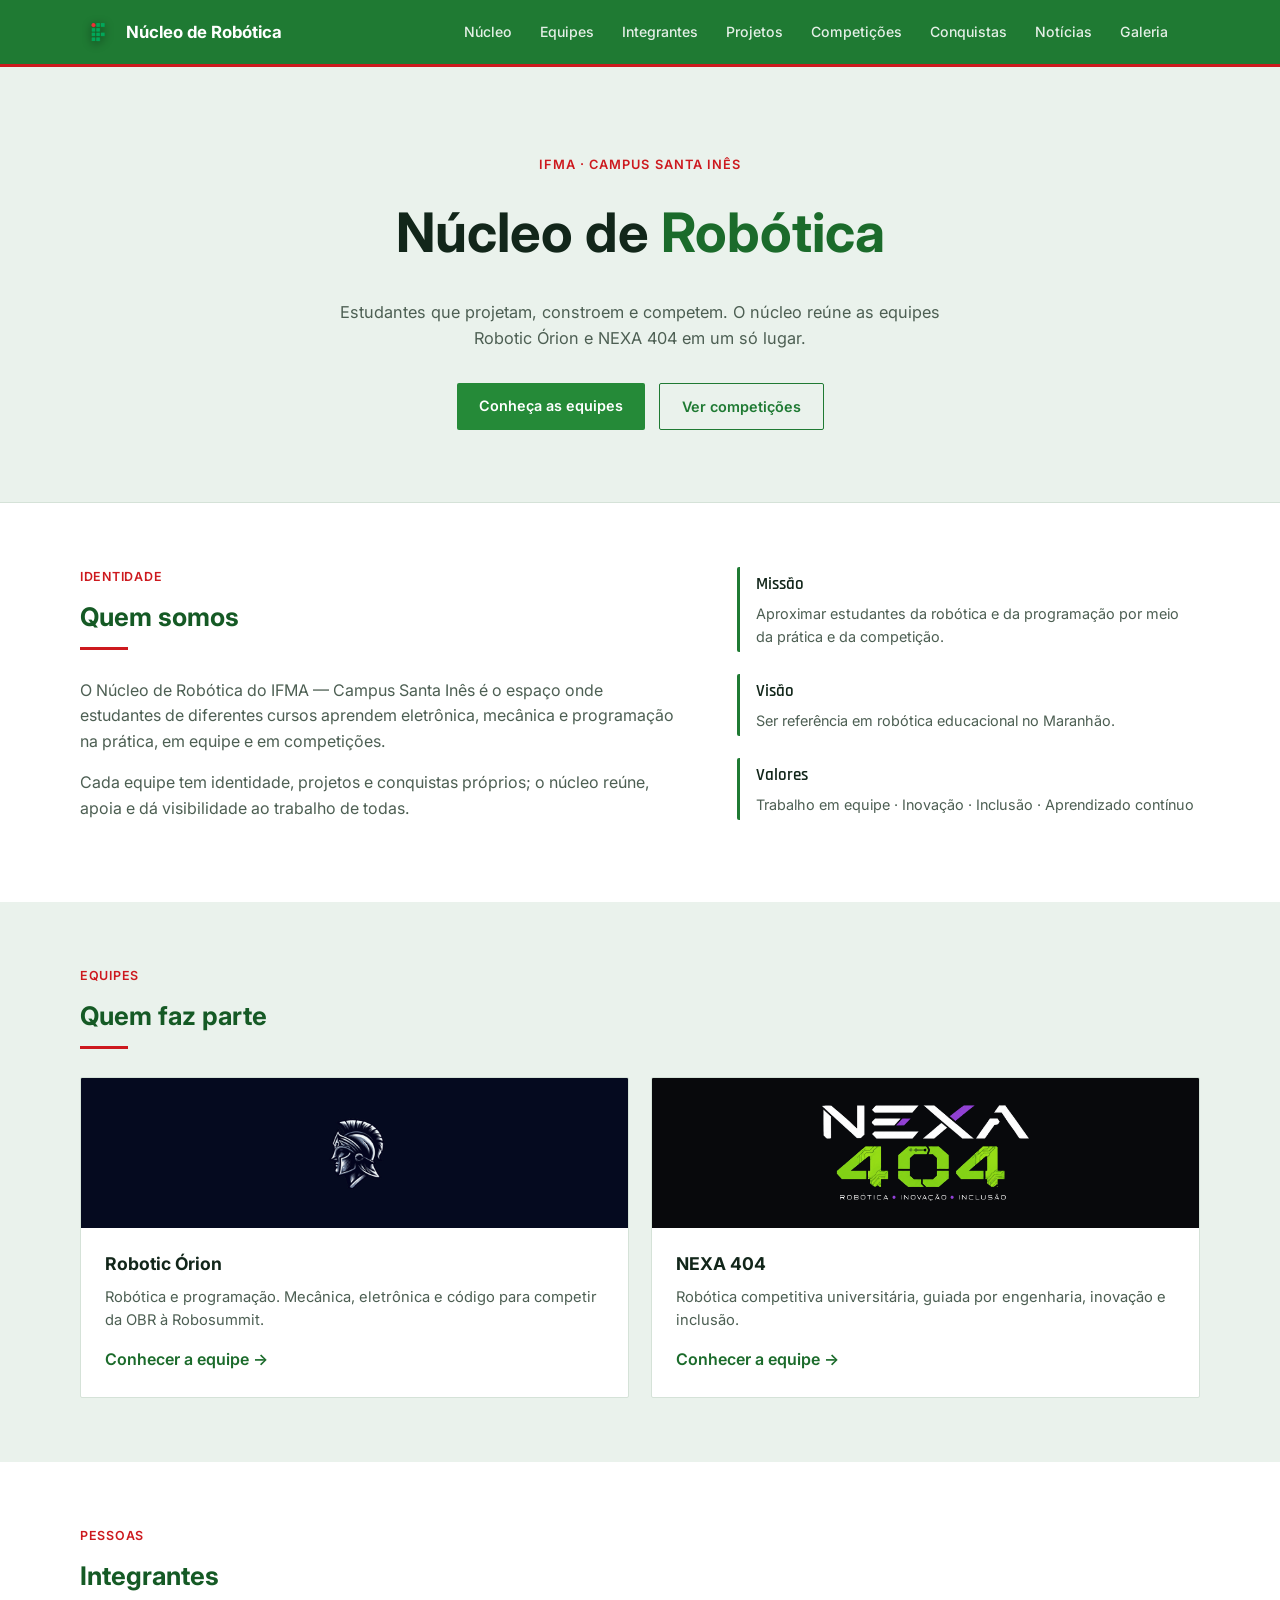
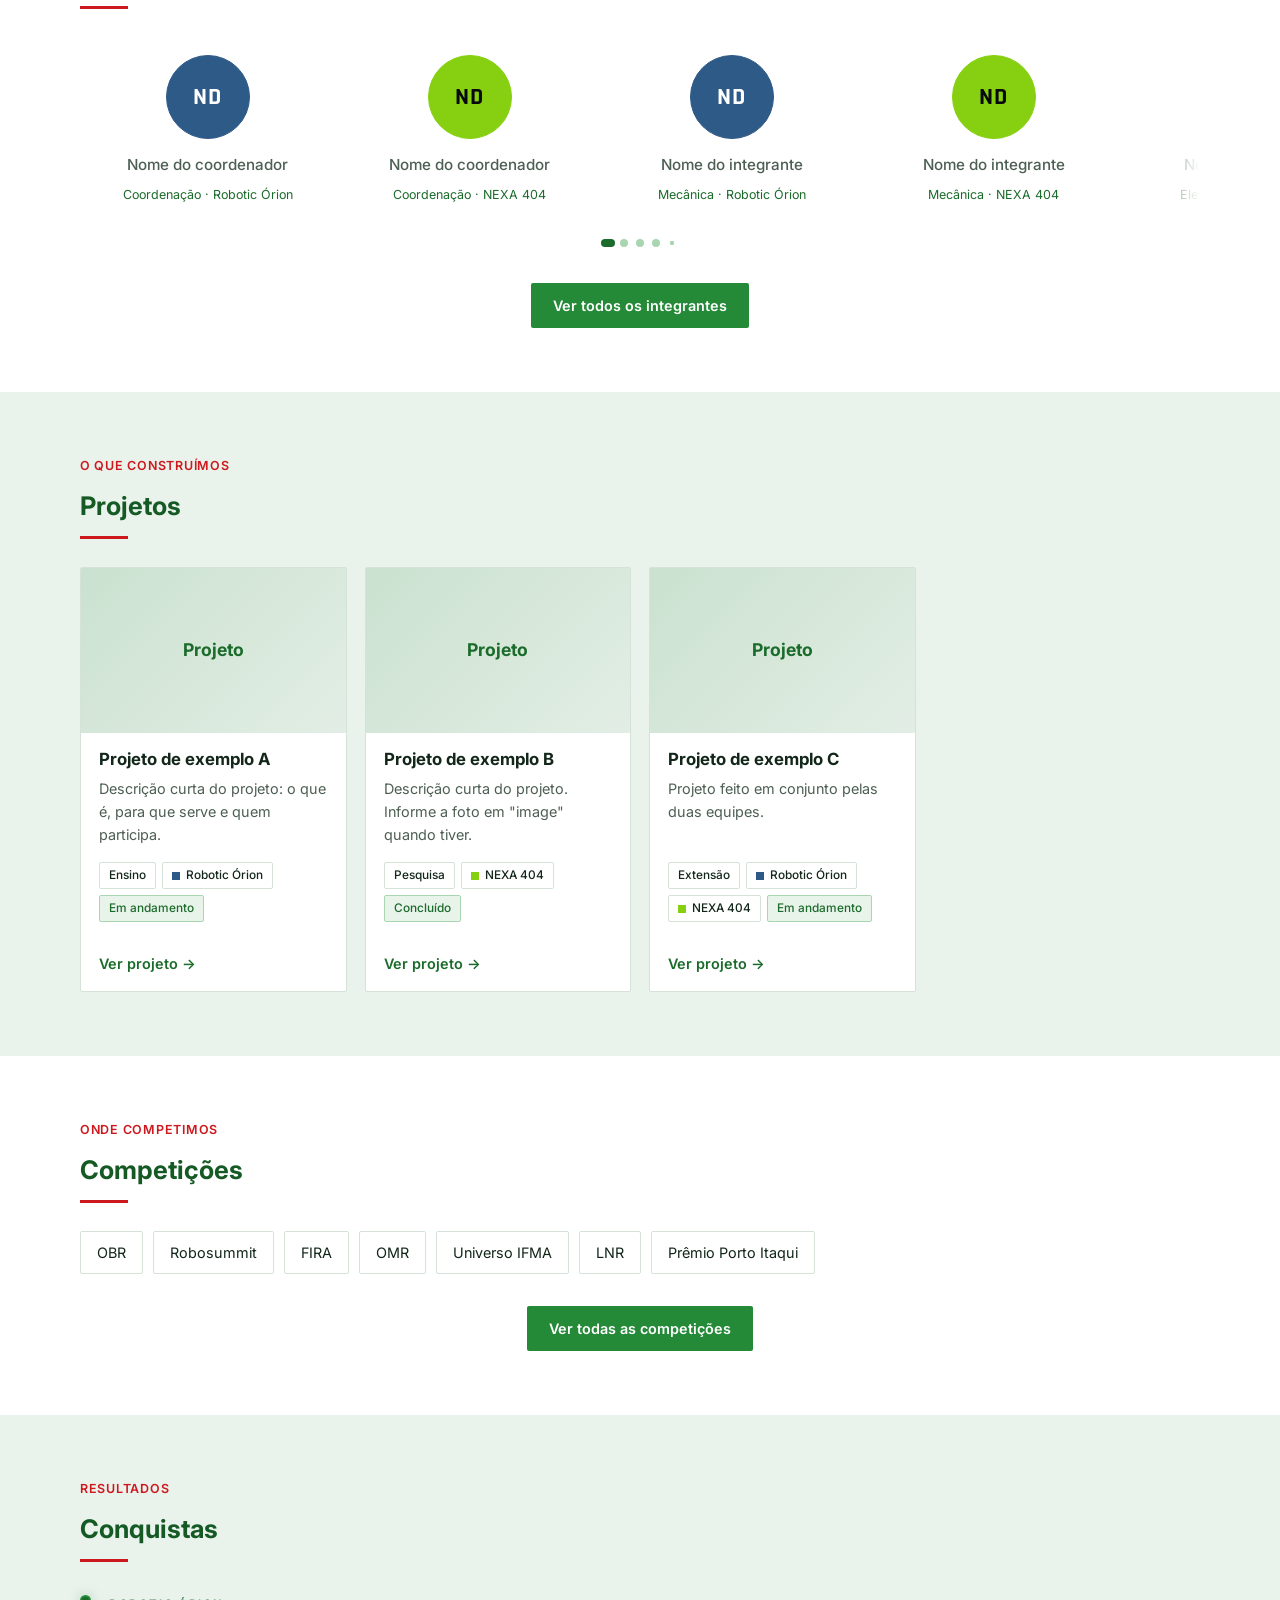
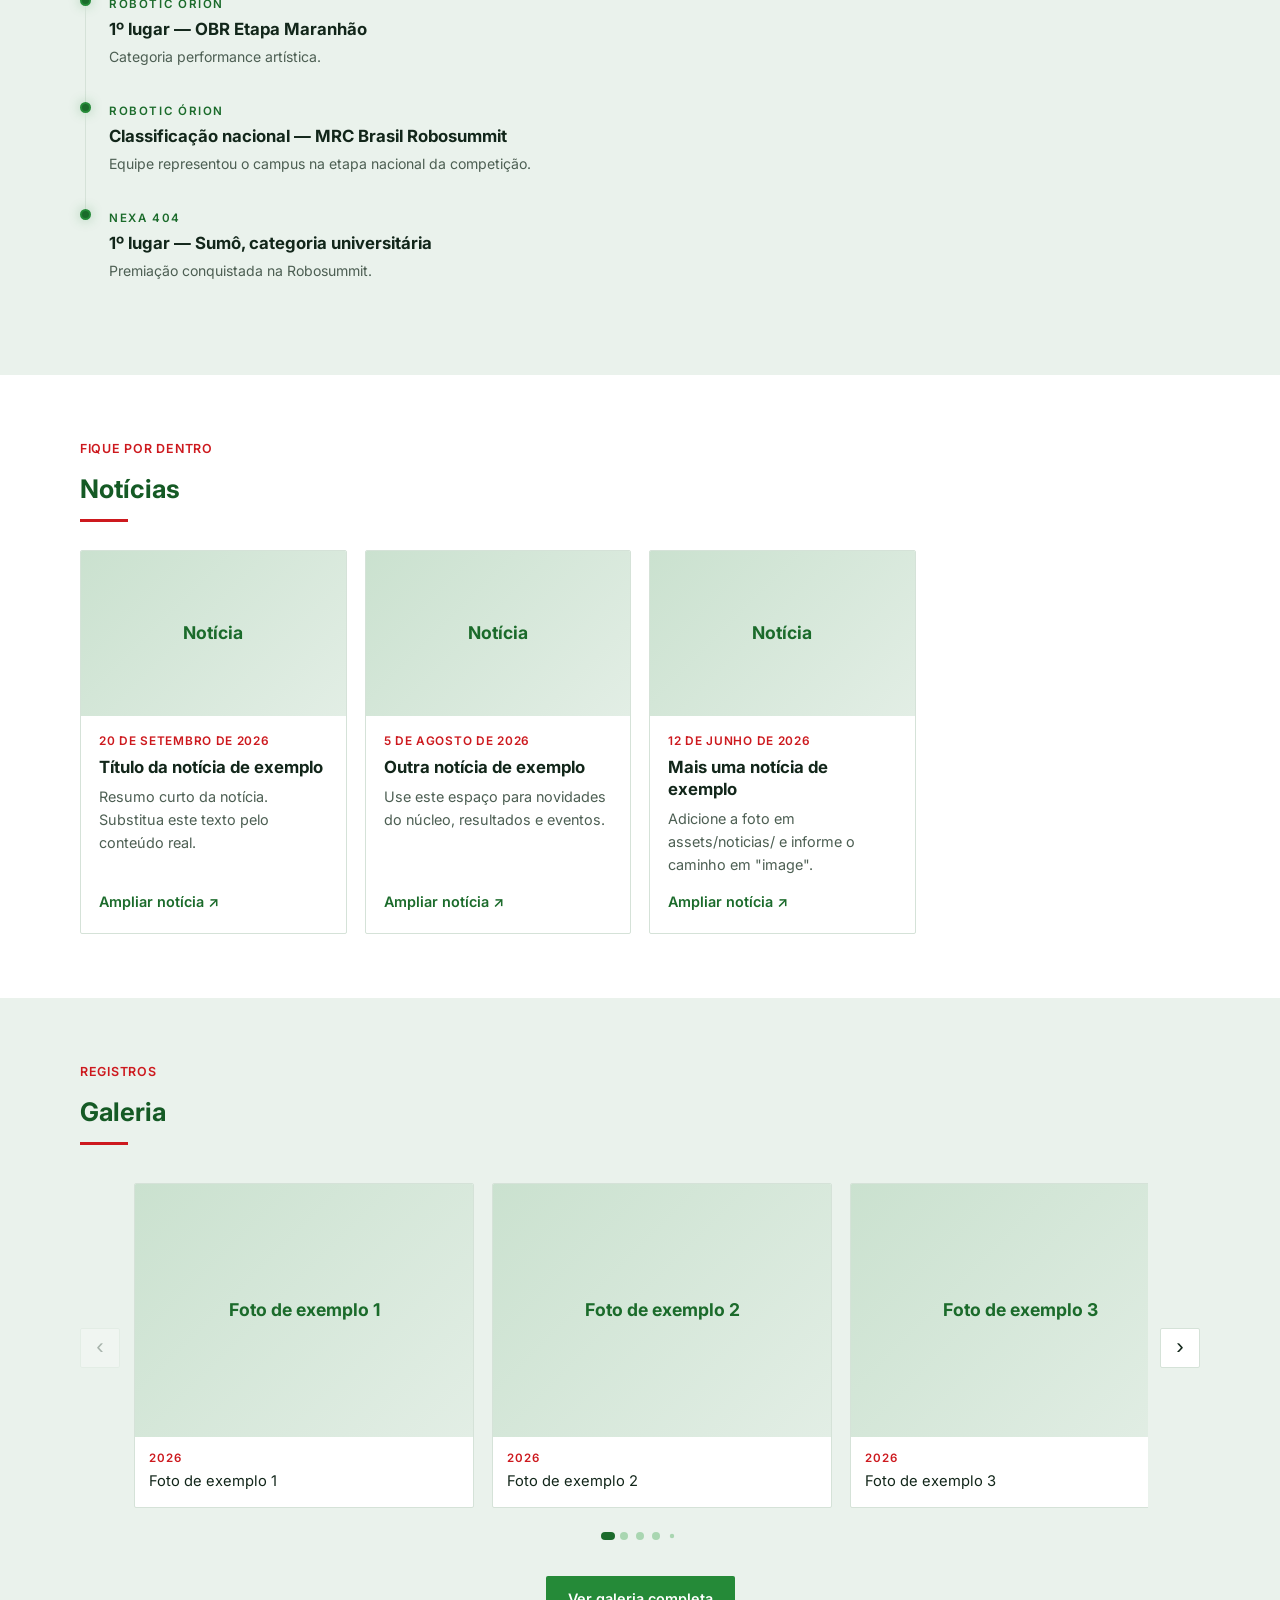
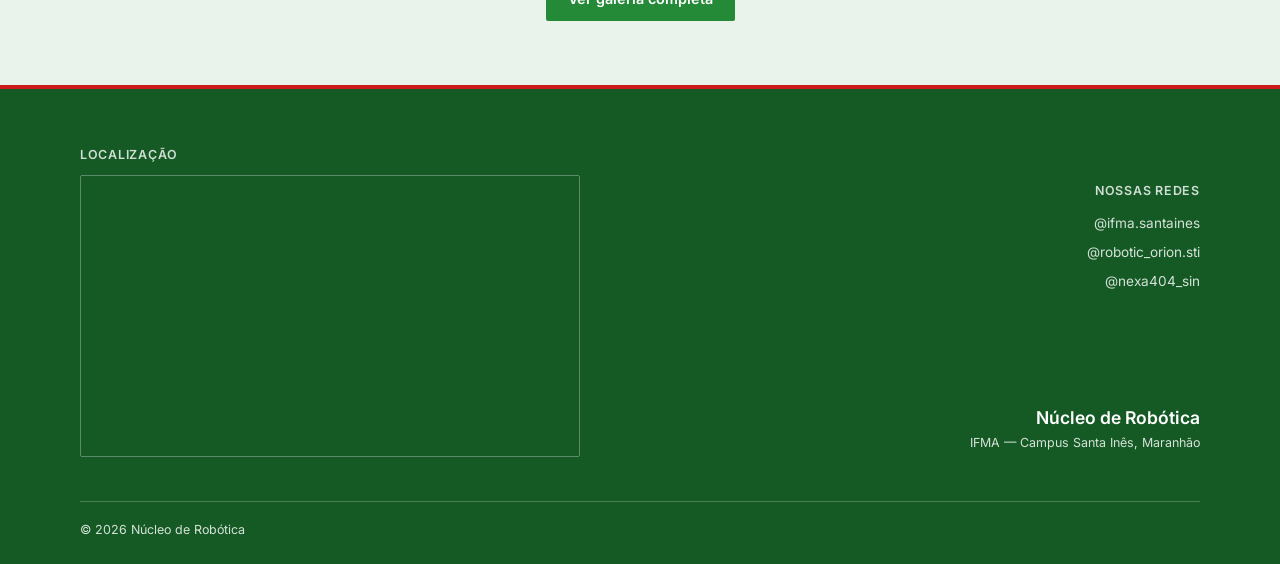
==== index.html @ 2184bdcb "initial" ====
<!DOCTYPE html>
<html lang="pt-BR">
<head>
  <meta charset="UTF-8">
  <meta name="viewport" content="width=device-width, initial-scale=1">
  <meta name="description" content="Núcleo de Robótica do IFMA, Campus Santa Inês: equipes Robotic Órion e NEXA 404, projetos, competições e conquistas.">
  <title>Núcleo de Robótica · IFMA Campus Santa Inês</title>
  <link rel="icon" href="assets/orion/logo_roundness.png">

  <link rel="preconnect" href="https://fonts.googleapis.com">
  <link rel="preconnect" href="https://fonts.gstatic.com" crossorigin>
  <link href="https://fonts.googleapis.com/css2?family=Inter:wght@400;500&family=Rajdhani:wght@500;600;700&display=swap" rel="stylesheet">

  <link rel="stylesheet" href="styles/base.css">
  <link rel="stylesheet" href="styles/home.css">
  <link rel="stylesheet" href="styles/secoes.css">
</head>
<body data-root="">

  <header class="site-header" id="top">
    <div class="wrap header-inner">

      <a class="brand" href="#top" aria-label="Núcleo de Robótica — início">
        <img src="assets/logo-nucleo.png" alt="" width="32" height="32">
        <span>Núcleo de Robótica</span>
      </a>

      <nav class="main-nav" id="main-nav" aria-label="Navegação principal">
        <a href="#nucleo">Núcleo</a>
        <a href="#equipes">Equipes</a>
        <a href="#integrantes">Integrantes</a>
        <a href="#projetos">Projetos</a>
        <a href="#competicoes">Competições</a>
        <a href="#conquistas">Conquistas</a>
        <a href="#noticias">Notícias</a>
        <a href="#galeria">Galeria</a>
      </nav>

      <div class="header-actions">
        <button class="nav-toggle" id="nav-toggle" type="button" aria-label="Abrir menu" aria-controls="main-nav" aria-expanded="false">
          <span></span><span></span><span></span>
        </button>
      </div>

    </div>
  </header>


  <main>

    <!-- HERO -->
    <section class="hero">
      <div class="wrap hero-inner">
        <p class="tag rise">IFMA · Campus Santa Inês</p>
        <h1 class="rise" style="--d:.08s">Núcleo de <span>Robótica</span></h1>
        <p class="lede rise" style="--d:.16s">
          Estudantes que projetam, constroem e competem. O núcleo reúne as equipes
          Robotic Órion e NEXA 404 em um só lugar.
        </p>
        <div class="hero-ctas rise" style="--d:.24s">
          <a class="btn btn-primary" href="#equipes">Conheça as equipes</a>
          <a class="btn btn-ghost" href="#competicoes">Ver competições</a>
        </div>
      </div>
    </section>


    <!-- IDENTIDADE -->
    <section id="nucleo" class="section">
      <div class="wrap about-grid">

        <div class="about-text">
          <p class="eyebrow">Identidade</p>
          <h2>Quem somos</h2>
          <p>
            O Núcleo de Robótica do IFMA — Campus Santa Inês é o espaço onde
            estudantes de diferentes cursos aprendem eletrônica, mecânica e
            programação na prática, em equipe e em competições.
          </p>
          <p>
            Cada equipe tem identidade, projetos e conquistas próprios; o núcleo
            reúne, apoia e dá visibilidade ao trabalho de todas.
          </p>
        </div>

        <dl class="pillars">
          <div class="pillar">
            <dt>Missão</dt>
            <dd>Aproximar estudantes da robótica e da programação por meio da prática e da competição.</dd>
          </div>
          <div class="pillar">
            <dt>Visão</dt>
            <dd>Ser referência em robótica educacional no Maranhão.</dd>
          </div>
          <div class="pillar">
            <dt>Valores</dt>
            <dd>Trabalho em equipe · Inovação · Inclusão · Aprendizado contínuo</dd>
          </div>
        </dl>

      </div>
    </section>


    <!-- EQUIPES -->
    <section id="equipes" class="section section-alt">
      <div class="wrap">
        <p class="eyebrow">Equipes</p>
        <h2>Quem faz parte</h2>

        <div class="eq-grid">

          <a class="eq-card" href="equipes/orion/index.html">
            <div class="eq-art"><img src="assets/orion/logo_roundness.png" alt="Logo do Robotic Órion"></div>
            <div class="eq-body">
              <h3>Robotic Órion</h3>
              <p>Robótica e programação. Mecânica, eletrônica e código para competir da OBR à Robosummit.</p>
              <span class="eq-more">Conhecer a equipe →</span>
            </div>
          </a>

          <a class="eq-card eq-nexa" href="equipes/nexa/index.html">
            <div class="eq-art"><img src="assets/nexa/logo.png" alt="Logo da equipe NEXA 404"></div>
            <div class="eq-body">
              <h3>NEXA 404</h3>
              <p>Robótica competitiva universitária, guiada por engenharia, inovação e inclusão.</p>
              <span class="eq-more">Conhecer a equipe →</span>
            </div>
          </a>

        </div>

      </div>
    </section>


    <!-- INTEGRANTES -->
    <section id="integrantes" class="section">
      <div class="wrap">
        <p class="eyebrow">Pessoas</p>
        <h2>Integrantes</h2>
        <div data-list="members"></div>
        <div class="section-cta"><a class="btn btn-primary" href="integrantes.html">Ver todos os integrantes</a></div>
      </div>
    </section>


    <!-- PROJETOS -->
    <section id="projetos" class="section section-alt">
      <div class="wrap">
        <p class="eyebrow">O que construímos</p>
        <h2>Projetos</h2>
        <div data-list="projects"></div>
      </div>
    </section>


    <!-- COMPETIÇÕES -->
    <section id="competicoes" class="section">
      <div class="wrap">
        <p class="eyebrow">Onde competimos</p>
        <h2>Competições</h2>
        <div data-list="competitions"></div>
        <div class="section-cta"><a class="btn btn-primary" href="competicoes.html">Ver todas as competições</a></div>
      </div>
    </section>


    <!-- CONQUISTAS -->
    <section id="conquistas" class="section section-alt">
      <div class="wrap">
        <p class="eyebrow">Resultados</p>
        <h2>Conquistas</h2>

        <div data-list="achievements"></div>
      </div>
    </section>


    <!-- NOTÍCIAS -->
    <section id="noticias" class="section">
      <div class="wrap">
        <p class="eyebrow">Fique por dentro</p>
        <h2>Notícias</h2>
        <div data-list="news"></div>
      </div>
    </section>


    <!-- GALERIA -->
    <section id="galeria" class="section section-alt">
      <div class="wrap">
        <p class="eyebrow">Registros</p>
        <h2>Galeria</h2>
        <div data-list="gallery"></div>
      </div>
    </section>

  </main>


  <footer id="contato" class="site-footer">

    <div class="wrap footer-grid">

      <div class="footer-map">
        <p class="eyebrow">Localização</p>
        <iframe
          id="maps"
          src="https://www.google.com/maps?q=IFMA%20Campus%20Santa%20In%C3%AAs%2C%20Maranh%C3%A3o&output=embed"
          title="Localização do IFMA Campus Santa Inês"
          loading="lazy"
          referrerpolicy="strict-origin-when-cross-origin"
        ></iframe>
      </div>

      <div class="footer-content">

        <div class="footer-social">
          <p class="eyebrow">Nossas redes</p>
          <div class="footer-links">
            <a href="https://www.instagram.com/ifma.santaines/" target="_blank" rel="noopener noreferrer">@ifma.santaines</a>
            <a href="https://www.instagram.com/robotic_orion.sti/" target="_blank" rel="noopener noreferrer">@robotic_orion.sti</a>
            <a href="https://www.instagram.com/nexa404_sin/" target="_blank" rel="noopener noreferrer">@nexa404_sin</a>
          </div>
        </div>

        <div class="footer-brand">
          <div>
            <strong>Núcleo de Robótica</strong>
            <span>IFMA — Campus Santa Inês, Maranhão</span>
          </div>
        </div>

      </div>

    </div>

    <div class="wrap footer-bottom">
      <span>© <span id="year"></span> Núcleo de Robótica</span>
    </div>

  </footer>

  <script src="javascript/dom.js"></script>
  <script src="data/data.js"></script>
  <script src="javascript/widgets.js"></script>
  <script src="javascript/render.js"></script>
  <script src="javascript/common.js"></script>
</body>
</html>
---- styles/base.css ----
/* =========================================================
   VARIÁVEIS
   ========================================================= */

:root {
  --r: 2px;   /* raio único das bordas (cantos quase retos) */
}



/* =========================================================
   RESET / BASE
   ========================================================= */

* {
  box-sizing: border-box;
}

html {
  scroll-behavior: smooth;
  scroll-padding-top: 80px;
}

body {
  margin: 0;

  background: var(--bg);
  color: var(--ink);

  font-family: 'Inter', sans-serif;
  line-height: 1.6;
}

h1,
h2,
h3 {
  margin: 0;

  font-family: 'Rajdhani', sans-serif;
  letter-spacing: 0.02em;
}

p {
  margin: 0 0 1em;

  color: var(--muted);
}

a {
  color: var(--accent);

  text-decoration: none;
}

img {
  display: block;
  max-width: 100%;
}

button,
a {
  -webkit-tap-highlight-color: transparent;
}


/* =========================================================
   ACESSIBILIDADE
   ========================================================= */

:focus-visible {
  outline: 2px solid var(--accent-2);
  outline-offset: 4px;
}


/* =========================================================
   LAYOUT / UTILITIES
   ========================================================= */

.wrap {
  width: min(100% - 48px, var(--max));

  margin-inline: auto;
}

.eyebrow {
  margin: 0 0 10px;

  color: var(--accent-2);

  font-size: 0.78rem;
  font-weight: 600;
  letter-spacing: 0.2em;

  text-transform: uppercase;
}


/* =========================================================
   HEADER
   ========================================================= */

.site-header {
  position: sticky;
  top: 0;
  z-index: 50;

  background: var(--bg);

  border-bottom: 1px solid var(--line);

  backdrop-filter: blur(8px);
  -webkit-backdrop-filter: blur(8px);
}

.header-inner {
  display: flex;
  align-items: center;
  justify-content: space-between;

  min-height: 62px;

  gap: 20px;
}

.brand {
  display: flex;
  align-items: center;

  gap: 10px;

  color: var(--ink);

  font-family: 'Rajdhani', sans-serif;
  font-size: 1.1rem;
  font-weight: 700;
}

.brand img {
  width: 32px;
  height: 32px;

  border-radius: 50%;
}

.main-nav {
  display: flex;

  gap: 26px;

  margin-left: auto;
}

.main-nav a {
  color: var(--muted);

  font-size: 0.9rem;
  font-weight: 500;

  transition: color 0.2s ease;
}

.main-nav a:hover {
  color: var(--ink);
}

.header-actions {
  display: flex;
  align-items: center;

  gap: 16px;
}

.nav-social {
  display: flex;

  color: var(--muted);

  transition: color 0.2s ease;
}

.nav-social:hover {
  color: var(--accent-2);
}

.nav-toggle {
  display: none;
  flex-direction: column;

  gap: 5px;

  padding: 6px;

  background: none;
  border: 0;

  cursor: pointer;
}

.nav-toggle span {
  display: block;

  width: 22px;
  height: 2px;

  background: var(--ink);

  transition:
    transform 0.2s ease,
    opacity 0.2s ease;
}


/* =========================================================
   BOTÕES
   ========================================================= */

.btn {
  display: inline-block;

  padding: 12px 24px;

  border-radius: var(--r);

  font-family: 'Rajdhani', sans-serif;
  font-size: 0.9rem;
  font-weight: 600;
  letter-spacing: 0.03em;

  text-transform: uppercase;

  transition:
    background-color 0.2s ease,
    border-color 0.2s ease,
    color 0.2s ease,
    box-shadow 0.2s ease;
}

.btn-primary {
  background: var(--accent);

  color: var(--on-accent);

  box-shadow:
    0 0 0 1px rgba(var(--accent-2-rgb), 0.15);
}

.btn-primary:hover {
  background: var(--accent-2);

  color: var(--on-accent);

  box-shadow:
    0 0 20px rgba(var(--accent-rgb), 0.22);
}

.btn-ghost {
  border: 1px solid var(--line);

  color: var(--ink);
}

.btn-ghost:hover {
  border-color: var(--accent);

  color: var(--accent-2);
}


/* =========================================================
   HERO
   ========================================================= */

.hero {
  position: relative;

  overflow: hidden;

  padding: 120px 0 90px;

  background:
    radial-gradient(
      ellipse at center,
      rgba(var(--accent-rgb), 0.12) 0%,
      rgba(var(--bg-rgb), 0) 62%
    );

  text-align: center;
}

.hero-inner {
  position: relative;
  z-index: 1;
}


/* ---------- campo de estrelas ---------- */

.starfield {
  position: absolute;
  inset: 0;

  overflow: hidden;

  pointer-events: none;
  user-select: none;
}

.star {
  position: absolute;

  display: block;

  background: var(--star, #FFFFFF);
  border-radius: 50%;

  opacity: var(--opacity);

  animation:
    twinkle var(--twinkle-duration, 4s)
    ease-in-out var(--twinkle-delay, 0s)
    infinite alternate;
}

.star.moving {
  will-change: transform;

  animation:
    twinkle var(--twinkle-duration, 4s)
    ease-in-out var(--twinkle-delay, 0s)
    infinite alternate,
    drift var(--drift-duration, 20s)
    ease-in-out var(--drift-delay, 0s)
    infinite alternate;
}

@keyframes twinkle {
  0% {
    opacity: var(--opacity-min);
  }

  50% {
    opacity: var(--opacity);
  }

  100% {
    opacity: var(--opacity-max);
  }
}

@keyframes drift {
  from {
    transform: translate(
      var(--drift-x-start),
      var(--drift-y-start)
    );
  }

  to {
    transform: translate(
      var(--drift-x-end),
      var(--drift-y-end)
    );
  }
}


/* ---------- conteúdo ---------- */

.hero-badge {
  width: 96px;
  height: 96px;

  margin: 0 auto 22px;




}

.hero .tag {
  margin-bottom: 14px;

  color: var(--accent-2);

  font-size: 0.8rem;
  font-weight: 600;
  letter-spacing: 0.25em;

  text-transform: uppercase;
}

.hero h1 {
  font-size: clamp(2.6rem, 6vw, 4.4rem);
  font-weight: 700;

  text-transform: uppercase;
}

.hero h1 span {
  color: var(--accent-2);
}

.hero .motto {
  margin: 10px 0 0;

  color: var(--muted);

  font-family: 'Rajdhani', sans-serif;
  font-size: 1.1rem;
  font-style: italic;
  letter-spacing: 0.08em;
}

.hero .lede {
  max-width: 540px;

  margin: 22px auto 0;

  font-size: 1.02rem;
}

.hero-ctas {
  display: flex;
  justify-content: center;
  flex-wrap: wrap;

  gap: 14px;

  margin-top: 32px;
}


/* =========================================================
   SEÇÕES
   ========================================================= */

.section {
  padding: 80px 0;
}

.section-alt {
  background: var(--bg-2);
}

.section h2 {
  margin-bottom: 28px;

  color: var(--ink);

  font-size: 1.9rem;
}

.section-note {
  margin-top: -14px;
  margin-bottom: 30px;

  font-size: 0.9rem;
}


/* =========================================================
   SOBRE
   ========================================================= */

.about-grid {
  display: grid;

  grid-template-columns: 1.3fr 1fr;

  gap: 56px;

  align-items: start;
}

.pillars {
  display: flex;
  flex-direction: column;

  gap: 22px;

  margin: 0;
  padding: 0;
}

.pillar {
  padding: 16px;
  padding-inline: 16px;
  outline-style: solid;
  outline-color: var(--accent-2);
  outline-width: 1px;
  border-radius: var(--r);
  transition: padding-inline .2s, outline-style .2s;
}
.pillar:hover {
  
  padding-inline: 20px;
  outline-style: dashed;
}

.pillar dt {
  margin-bottom: 4px;

  color: var(--ink);

  font-family: 'Rajdhani', sans-serif;
  font-size: 1.05rem;
  font-weight: 600;
}

.pillar dd {
  margin: 0;

  color: var(--muted);

  font-size: 0.9rem;
}


/* =========================================================
   ÁREAS
   ========================================================= */

.areas-block {
  margin-top: 64px;
}

.area-grid {
  display: grid;

  grid-template-columns: repeat(4, 1fr);

  gap: 18px;
}

.area-card {
  padding: 24px 20px;

  background: var(--bg-3);

  border: 1px solid var(--line);
  border-radius: var(--r);

  transition:
    border-color 0.2s ease,
    background-color 0.2s ease,
    transform 0.2s ease;
}

.area-card:hover {
  background: var(--card-hover);

  border-color: var(--accent-dim);

  transform: translateY(-2px);
}
.area-image {
  display: block;
  width: 64px;
  height: 64px;
  margin-bottom: 16px;
  object-fit: contain;
}

.area-card h3 {
  margin-bottom: 8px;
  color: var(--ink);
  font-size: 1.05rem;
}

.area-card p {
  margin: 0;
  font-size: .85rem;
}
.area-card img{
  
  filter: brightness(0) invert(1);
  width: 40px;
  transition: transform .2s;
}
.area-card:hover img{
  transform: rotate(20deg);
}
/* =========================================================
   COMPETIÇÕES
   ========================================================= */

.comp-slider {
  display: block;                   /* empilha: carrossel, depois bolinhas */
}

.comp-carousel {
  position: relative;
  display: flex;
  align-items: center;
  gap: 12px;
}

.comp-track {
  display: flex;
  gap: 18px;
  flex: 1;
  min-width: 0;

  overflow-x: auto;
  scrollbar-width: none;            /* Firefox */
  -webkit-overflow-scrolling: touch;

  cursor: grab;
  padding: 10px 2px 14px;           /* espaço para o card subir no hover */
}

.comp-track::-webkit-scrollbar {
  display: none;
}

.comp-track.dragging {
  cursor: grabbing;
  scroll-behavior: auto;
  user-select: none;
}

.comp-track.dragging * {
  pointer-events: none;
}


/* ---------- cards ---------- */

.comp-card {
  position: relative;
  overflow: hidden;

  flex: 0 0 min(340px, 80%);

  padding: 26px;

  background: var(--bg-3);
  border: 1px solid var(--line);
  border-radius: var(--r);

  transition:
    border-color 0.25s ease,
    background-color 0.25s ease,
    transform 0.25s ease,
    box-shadow 0.25s ease;
}

/* linha de destaque que cresce no hover */
.comp-card::before {
  content: '';
  position: absolute;
  top: 0;
  left: 0;

  width: 100%;
  height: 3px;

  background: linear-gradient(90deg, var(--accent), var(--accent-soft));

  transform: scaleX(0);
  transform-origin: left;
  transition: transform 0.35s ease;
}

.comp-card:hover {
  background: var(--card-hover);              /* um pouco mais claro, sem perder contraste */
  border-color: var(--accent);

  transform: translateY(-4px);
  box-shadow: 0 10px 28px rgba(var(--shadow-rgb), 0.3);
}

.comp-card:hover::before {
  transform: scaleX(1);
}

.comp-card h3 {
  margin-bottom: 10px;

  color: var(--ink);
  font-size: 1.1rem;
}

a.comp-card {
  display: block;
  color: inherit;
}

.comp-more {
  display: inline-block;
  margin-top: 14px;

  color: var(--accent-2);

  font-family: 'Rajdhani', sans-serif;
  font-size: 0.9rem;
  font-weight: 700;
  letter-spacing: 0.04em;
}

a.comp-card:hover .comp-more {
  text-decoration: underline;
}

/* título continua branco no hover (contraste alto) */
.comp-card:hover h3 {
  color: var(--ink);
}

.comp-card p {
  margin: 0;
  font-size: 0.9rem;

  transition: color 0.25s ease;
}

/* texto fica mais claro no hover */
.comp-card:hover p {
  color: var(--ink);
}


/* ---------- setas ---------- */

.comp-btn {
  flex-shrink: 0;
  width: 40px;
  height: 40px;

  background: var(--bg-3);
  color: var(--ink);

  border: 1px solid var(--line);
  border-radius: var(--r);

  font-size: 1.4rem;
  line-height: 1;
  cursor: pointer;

  transition: border-color 0.2s ease, color 0.2s ease;
}

.comp-btn:hover {
  border-color: var(--accent);
  color: var(--accent-2);
}

.comp-btn:disabled {
  opacity: 0.3;
  cursor: default;
}


/* ---------- bolinhas ---------- */

.comp-dots[hidden] {
  display: none;
}

.comp-dots {
  display: block;
  margin: 6px auto 0;               /* centralizada, logo abaixo do carrossel */
  overflow: hidden;                 /* mostra só a "janela" de bolinhas */
}

.comp-dots-strip {
  display: flex;
  transition: transform 0.3s ease;
}

.comp-dot {
  flex: 0 0 16px;                   /* tem que bater com DOT_SLOT no JS */
  width: 16px;
  height: 16px;
  padding: 0;

  display: grid;
  place-items: center;

  background: none;
  border: 0;
  cursor: pointer;
}

.comp-dot::after {
  content: '';

  width: 8px;
  height: 8px;

  background: var(--accent-dim);      /* um pouco mais visível que --line */
  border-radius: 999px;

  transition:
    width 0.3s ease,
    transform 0.3s ease,
    opacity 0.3s ease,
    background-color 0.2s ease;
}

.comp-dot:hover::after {
  background: var(--accent-2);
  transform: scale(1.35);
}

.comp-dot.is-active::after {
  width: 14px;
  background: var(--accent-2);
  transform: none;
}

.comp-dot.is-edge::after {
  transform: scale(0.55);
}

.comp-dot.is-hidden {
  pointer-events: none;
}

.comp-dot.is-hidden::after {
  transform: scale(0);
  opacity: 0;
}

/* =========================================================
   CONQUISTAS / TIMELINE
   ========================================================= */

.timeline {
  max-width: 640px;

  margin: 0;
  padding: 0;

  list-style: none;
}

.timeline li {
  position: relative;

  display: flex;

  gap: 18px;

  padding: 0 0 28px;
}

.timeline li::before {
  content: '';

  position: absolute;
  left: 5px;
  top: 16px;
  bottom: -6px;

  width: 1px;

  background: var(--line);
}

.timeline li:last-child::before {
  display: none;
}

.tl-dot {
  flex-shrink: 0;

  width: 11px;
  height: 11px;

  margin-top: 5px;

  background: var(--accent-2);

  border: 2px solid var(--accent);

  border-radius: 50%;

  box-shadow:
    0 0 12px rgba(var(--accent-rgb), 0.35);
}

/* título da conquista = link; o ::after estica o clique para o bloco todo */
.tl-content {
  position: relative;
}

.tl-link {
  color: inherit;
}

.tl-link::after {
  content: '';

  position: absolute;
  inset: 0;
}

.tl-link:hover {
  color: var(--accent-2);
  text-decoration: underline;
}

.tl-content h3 {
  margin-bottom: 4px;

  color: var(--ink);

  font-size: 1.05rem;
}

.tl-content p {
  margin: 0;

  font-size: 0.88rem;
}


/* =========================================================
   EQUIPE
   ========================================================= */

/* lista de integrantes: uma fileira; passou do que cabe, arrasta (ver .drag-row).
   Com mais itens que colunas, o próximo cartão "espia" na borda (dica de arraste). */
.team-grid {
  --base: 4;       /* cartões inteiros visíveis */
  --peek: 0;       /* fração extra do próximo cartão, quando há mais (is-overflow) */
  --cols: calc(var(--base) + var(--peek));
  --gap: 18px;

  display: grid;
  grid-auto-flow: column;
  grid-auto-columns: calc((100% - (var(--cols) - 1) * var(--gap)) / var(--cols));
  gap: var(--gap);

  padding: 10px 6px 14px;
  scroll-padding-inline: 6px;   /* o primeiro cartão encaixa em scrollLeft 0 */
}

.team-card {
  text-align: center;
}

.avatar {
  width: 84px;
  height: 84px;

  margin: 0 auto 14px;

  background: var(--bg-3);

  border: 1px solid var(--line);
  border-radius: 50%;

  overflow: hidden;
}

.avatar img {
  width: 100%;
  height: 100%;

  object-fit: cover;
  border-radius: 50%;
}

.team-card h3 {
  margin-bottom: 4px;

  color: var(--muted);

  font-size: 0.95rem;
  font-weight: 500;
}

.team-card span {
  color: var(--accent-2);

  font-size: 0.78rem;
}


/* =========================================================
   APOIO
   ========================================================= */

.support-line {
  color: var(--ink);

  font-family: 'Rajdhani', sans-serif;
  font-size: 1.1rem;
  font-weight: 600;
}


/* =========================================================
   FOOTER
   ========================================================= */

.site-footer {
  padding: 56px 0 24px;

  background: var(--bg);

  border-top: 1px solid var(--line);
}

.footer-grid {
  display: grid;

  grid-template-columns: 500px 1fr;

  gap: 70px;

  padding-bottom: 44px;
}


/* ---------- mapa ---------- */

iframe#maps {
  display: block;

  width: 100%;
  aspect-ratio: 16 / 9;

  border: 1px solid var(--line);
  border-radius: var(--r);

  opacity: 0.9;
}


/* ---------- conteúdo direito ---------- */

.footer-content {
  display: flex;
  flex-direction: column;

  align-self: stretch;
  justify-self: stretch;

  justify-content: space-between;

  padding: 36px 0 4px;
}


/* ---------- redes ---------- */

.footer-social {
  display: flex;
  flex-direction: column;
  align-items: flex-end;
}

.footer-social .eyebrow {
  margin-bottom: 12px;
}

.footer-links {
  display: flex;
  flex-direction: column;
  align-items: flex-end;

  gap: 7px;
}

.footer-links a {
  color: var(--muted);

  font-size: 0.85rem;

  transition: color 0.2s ease;
}

.footer-links a:hover {
  color: var(--accent-2);
}


/* ---------- identidade ---------- */

.footer-brand {
  display: flex;
  align-items: center;
  justify-content: flex-end;

  gap: 12px;

  text-align: right;
}

.footer-brand img {
  width: 42px;
  height: 42px;

  border-radius: 50%;

  box-shadow:
    0 0 0 1px var(--line),
    0 0 16px rgba(var(--accent-rgb), 0.12);
}

.footer-brand strong {
  display: block;

  color: var(--ink);

  font-family: 'Rajdhani', sans-serif;
  font-size: 1.1rem;
  font-weight: 600;
}

.footer-brand span {
  display: block;

  color: var(--muted);

  font-size: 0.78rem;
}


/* ---------- copyright ---------- */

.footer-bottom {
  padding-top: 18px;

  border-top: 1px solid var(--line);

  color: var(--muted);

  font-size: 0.78rem;
}


/* =========================================================
   RESPONSIVE — TABLET / MOBILE
   ========================================================= */

@media (max-width: 860px) {

  /* ---------- header ---------- */

  .main-nav {
    position: absolute;
    top: 100%;
    left: 0;
    right: 0;

    display: none;
    flex-direction: column;

    gap: 16px;

    padding: 16px 24px;

    background: var(--bg-2);

    border-bottom: 1px solid var(--line);
  }

  .main-nav.open {
    display: flex;
  }

  .nav-toggle {
    display: flex;
  }


  /* ---------- sobre ---------- */

  .about-grid {
    grid-template-columns: 1fr;
  }


  /* ---------- áreas ---------- */

  .area-grid {
    grid-template-columns: repeat(2, 1fr);
  }


  


  /* ---------- equipe ---------- */

  .team-grid {
    --base: 3;
  }


  /* ---------- footer ---------- */

  .footer-grid {
    grid-template-columns: 1fr;

    gap: 40px;
  }

  .footer-content {
    padding: 0;

    gap: 40px;
  }

  .footer-social,
  .footer-links {
    align-items: flex-start;
  }

  .footer-brand {
    justify-content: flex-start;

    text-align: left;
  }
}


/* =========================================================
   RESPONSIVE — CELULAR
   ========================================================= */

@media (max-width: 520px) {

  .wrap {
    width: min(100% - 36px, var(--max));
  }

  .hero {
    padding: 90px 0 70px;
  }

  .hero-badge {
    width: 80px;
    height: 80px;
  }

  .hero-ctas {
    flex-direction: column;
  }

  .btn {
    width: 100%;
  }

  .comp-btn {
    display: none;
  }

  .team-grid {
    --base: 2;
    --gap: 12px;
  }

  .footer-grid {
    gap: 32px;
  }
}


/* =========================================================
   REDUÇÃO DE MOVIMENTO
   ========================================================= */

@media (prefers-reduced-motion: reduce) {

  html {
    scroll-behavior: auto;
  }

  *,
  *::before,
  *::after {
    animation-duration: 0.01ms !important;
    animation-iteration-count: 1 !important;
    transition-duration: 0.01ms !important;
  }
}


/* =========================================================
   FOOTER SIMPLES (páginas das equipes) + ANIMAÇÃO DE ENTRADA
   ========================================================= */

.footer-simple {
  display: flex;
  flex-wrap: wrap;
  align-items: center;
  justify-content: space-between;
  gap: 20px;
  padding-bottom: 32px;
}

.footer-simple .footer-links {
  flex-direction: row;
  flex-wrap: wrap;
  gap: 20px;
}

.rise {
  animation: rise 0.7s ease both;
  animation-delay: var(--d, 0s);
}

@keyframes rise {
  from { opacity: 0; transform: translateY(14px); }
  to   { opacity: 1; transform: none; }
}

.footer-simple .footer-brand { order: 0; justify-content: flex-start; text-align: left; flex-direction: row-reverse; }

/* =========================================================
   LISTAS GERADAS (render.js)
   ========================================================= */

.comp-list {
  display: grid;
  grid-template-columns: repeat(auto-fit, minmax(260px, 1fr));
  gap: 18px;
  padding: 10px 0 14px;
}

.comp-list .comp-card {
  flex: none;
}

.tl-content small {
  display: inline-block;
  margin-bottom: 2px;

  color: var(--accent-2);

  font-size: 0.72rem;
  font-weight: 600;
  letter-spacing: 0.14em;

  text-transform: uppercase;
}

.empty {
  padding: 36px 24px;

  border: 1px dashed var(--accent-dim);
  border-radius: var(--r);

  text-align: center;
}

.empty p {
  margin: 0;
}

/* =========================================================
   AVATARES (cor da equipe) + CARTÕES CLICÁVEIS + CTA
   ========================================================= */

.avatar {
  padding: 3px;
  background: var(--av-bg, var(--bg-3));
  border-color: var(--av-bg, var(--line));
  transition: box-shadow 0.2s ease;
}

.avatar .initials {
  display: grid;
  place-items: center;

  width: 100%;
  height: 100%;

  color: var(--av-ink, #FFFFFF);

  font-family: 'Rajdhani', sans-serif;
  font-size: 1.5rem;
  font-weight: 700;
  letter-spacing: 0.04em;
}

a.team-card {
  display: block;

  padding: 8px 4px;

  color: inherit;
  border-radius: var(--r);

  transition: transform 0.2s ease;
}

a.team-card:hover {
  transform: translateY(-3px);
}

a.team-card:hover .avatar {
  box-shadow: 0 0 0 4px rgba(var(--accent-rgb), 0.3);
}

a.team-card:hover h3 {
  color: var(--ink);
}

.section-cta {
  margin-top: 32px;

  text-align: center;
}

.main-nav a[aria-current] {
  color: var(--ink);
}


.team-grid.is-overflow {
  --peek: 0.3;
}

/* =========================================================
   LISTA ARRASTÁVEL (integrantes; fotos da competição)
   Rolagem horizontal com snap; mouse arrasta (render.js: dragScroll).
   data-fade = "end" | "start" | "both" esmaece a borda onde há mais.
   ========================================================= */

.drag-row {
  overflow-x: auto;
  scrollbar-width: none;
  -webkit-overflow-scrolling: touch;

  cursor: grab;
}

.drag-row::-webkit-scrollbar {
  display: none;
}

.drag-row.dragging {
  cursor: grabbing;
  scroll-behavior: auto;
  user-select: none;
}

.drag-row[data-fade="end"] {
  -webkit-mask-image: linear-gradient(90deg, #000 calc(100% - 56px), transparent);
          mask-image: linear-gradient(90deg, #000 calc(100% - 56px), transparent);
}

.drag-row[data-fade="start"] {
  -webkit-mask-image: linear-gradient(90deg, transparent, #000 56px);
          mask-image: linear-gradient(90deg, transparent, #000 56px);
}

.drag-row[data-fade="both"] {
  -webkit-mask-image: linear-gradient(90deg, transparent, #000 56px, #000 calc(100% - 56px), transparent);
          mask-image: linear-gradient(90deg, transparent, #000 56px, #000 calc(100% - 56px), transparent);
}

/* Ajustes de leitura e respiro em telas pequenas */
@media (max-width: 600px) {
  .wrap { width: min(100% - 32px, var(--max)); }
  .header-inner { min-height: 60px; gap: 10px; }
  .brand { gap: 8px; font-size: .94rem; }
  .brand img { flex: 0 0 32px; width: 32px; height: 32px; }
  .nav-toggle { flex: 0 0 42px; width: 42px; height: 42px; }
  .main-nav { padding: 12px 16px; gap: 4px; }
  .main-nav a { padding: 10px 12px; }
  .hero { padding: 68px 0 56px; }
  .hero h1 { font-size: clamp(2rem, 10vw, 3rem); line-height: 1.05; }
  .hero .tag { letter-spacing: .12em; line-height: 1.5; }
  .hero .lede { font-size: .96rem; }
  .hero-ctas { gap: 10px; margin-top: 24px; }
  .hero-ctas .btn { width: 100%; }
  .section { padding: 46px 0; }
  .section h2 { margin-bottom: 20px; font-size: 1.55rem; }
  .page-head { padding: 30px 0 24px; }
  .page-head h1 { font-size: clamp(1.9rem, 9vw, 2.6rem); line-height: 1.1; }
  .about-grid { gap: 28px; }
  .areas-block { margin-top: 42px; }
  .area-grid { grid-template-columns: 1fr; gap: 12px; }
  .area-card { display: block; padding: 16px; }
  .area-image, .area-card img { width: 40px; height: 40px; margin: 0 0 12px; }
  .area-card h3 { margin: 0 0 4px; }
  .team-grid,
  .team-grid.is-overflow { grid-auto-flow: row; grid-auto-columns: auto; grid-template-columns: 1fr; --base: 1; --peek: 0; --gap: 10px; overflow: visible; mask-image: none; -webkit-mask-image: none; }
  .team-grid.drag-row { overflow: visible; cursor: default; }
  .team-card { display: grid; grid-template-columns: 58px minmax(0, 1fr); grid-template-rows: auto auto auto; align-items: center; gap: 2px 14px; padding: 12px; text-align: left; border: 1px solid var(--line); border-radius: var(--r); background: var(--bg-3); }
  .team-card .avatar { grid-column: 1; grid-row: 1 / span 3; width: 58px; height: 58px; margin: 0; }
  .team-card h3 { grid-column: 2; margin: 0; font-size: 1rem; }
  .team-card > span { grid-column: 2; display: block; line-height: 1.45; }
  .section-cta { margin-top: 24px; }
  .section-cta .btn { width: min(100%, 340px); }
  .footer-simple { align-items: flex-start; gap: 16px; }
  .footer-simple .footer-links { gap: 12px 18px; }
  .comp-card { padding: 20px; }
  .comp-track, .gal-track { gap: 12px; }
  .gal-item { flex-basis: min(310px, 84%); }
}
---- styles/home.css ----
/* Tema da home — cores institucionais do IFMA (verde e vermelho sobre fundo claro) */
:root {
  --bg: #F7F9F7;  --bg-2: #EAF2EC;  --bg-3: #FFFFFF;  --card-hover: #F1F8F2;
  --bg-rgb: 247, 249, 247;

  --ink: #12261A;  --muted: #4D5F53;  --on-accent: #FFFFFF;

  --accent: #258A38;  --accent-2: #1B6B2B;  --accent-dim: #A9D6B1;  --accent-soft: #CD191E;
  --accent-rgb: 37, 138, 56;  --accent-2-rgb: 27, 107, 43;  --shadow-rgb: 20, 60, 30;

  --line: #D5E2D8;
  --ifma-green: #1F7A33;  --ifma-green-dark: #155A25;
  --max: 1120px;
}

.brand img { width: 36px; height: 36px; padding: 0; object-fit: contain; border: 0; border-radius: 0; background: transparent; filter: drop-shadow(0 2px 5px rgba(0,0,0,.48)); }

.hero { background:
  radial-gradient(ellipse at 50% 0%, rgba(var(--accent-rgb), 0.14) 0%, rgba(var(--bg-rgb), 0) 65%); }
.hero h1 { text-transform: none; }
.hero .lede { max-width: 600px; }

/* equipes */
.eq-grid { display: grid; grid-template-columns: repeat(2, 1fr); gap: 22px; }
.eq-card {
  display: flex; flex-direction: column;
  overflow: hidden;
  background: var(--bg-3);
  border: 1px solid var(--line);
  border-radius: var(--r);
  color: inherit;
  transition: transform 0.25s ease, box-shadow 0.25s ease, border-color 0.25s ease;
}
.eq-card:hover {
  transform: translateY(-4px);
  border-color: var(--accent);
  box-shadow: 0 12px 30px rgba(var(--shadow-rgb), 0.14);
}
.eq-art {
  display: grid; place-items: center;
  height: 150px;
  background: #050A1F;
}
.eq-art img { height: 84px; width: auto; transition: transform 0.3s ease; }
.eq-card:hover .eq-art img { transform: scale(1.06); }
.eq-nexa .eq-art { background: #08090C; }
.eq-nexa .eq-art img { height: 96px; }
.eq-body { padding: 22px 24px 24px; }
.eq-body h3 { margin-bottom: 8px; color: var(--ink); font-size: 1.35rem; }
.eq-body p { font-size: 0.92rem; }
.eq-more { color: var(--accent-2); font-family: 'Rajdhani', sans-serif; font-weight: 700; letter-spacing: 0.04em; }
.eq-card:hover .eq-more { text-decoration: underline; }

/* competições em chips */
.chips { display: flex; flex-wrap: wrap; gap: 10px; margin: 0; padding: 0; list-style: none; }
.chips li {
  background: var(--bg-3);
  border: 1px solid var(--line);
  border-radius: var(--r);
  color: var(--ink);
  font-size: 0.9rem;
  transition: border-color 0.2s ease, transform 0.2s ease;
}
.chips a {
  display: block;
  padding: 9px 16px;
  color: inherit;
}
.chips li:hover { border-color: var(--accent); transform: translateY(-2px); }

.tl-content small {
  display: inline-block; margin-bottom: 2px;
  color: var(--accent-2); font-size: 0.72rem; font-weight: 600;
  letter-spacing: 0.14em; text-transform: uppercase;
}

/* seções ainda sem conteúdo */
.empty {
  padding: 36px 24px;
  border: 1px dashed var(--accent-dim);
  border-radius: var(--r);
  text-align: center;
}
.empty p { margin: 0; }

@media (max-width: 860px) { .eq-grid { grid-template-columns: 1fr; } }

@media (max-width: 600px) {
  .eq-grid { gap: 14px; }
  .eq-art { height: 112px; }
  .eq-art img { max-width: 76%; max-height: 72px; object-fit: contain; }
  .eq-nexa .eq-art img { max-height: 82px; }
  .eq-body { padding: 17px 18px 19px; }
  .eq-body h3 { font-size: 1.2rem; }
  .chips { gap: 7px; }
  .chips li { font-size: .82rem; }
  .chips a { padding: 8px 12px; }
  .timeline { padding-left: 22px; }
  .tl-content h3 { font-size: 1rem; line-height: 1.3; }
  .tl-content p { font-size: .9rem; }
  .empty { padding: 26px 18px; }
}


/* =========================================================
   VISUAL INSTITUCIONAL (aproximado dos sites do IFMA)
   Barra verde, fundo branco, tipografia sóbria, cantos retos,
   rodapé verde. Vale só para as páginas neutras (que carregam
   home.css); as páginas das equipes mantêm o visual próprio.
   ========================================================= */

body { background: #FFFFFF; }

h1, h2, h3 {
  font-family: 'Inter', sans-serif;
  font-weight: 700;
  letter-spacing: 0;
}

.eyebrow {
  color: var(--accent-soft);
  font-size: 0.78rem;
  letter-spacing: 0.06em;
}

/* ---------- cabeçalho: barra verde com filete vermelho ---------- */

.site-header {
  background: var(--ifma-green);
  border-bottom: 3px solid var(--accent-soft);
  backdrop-filter: none;
  -webkit-backdrop-filter: none;
}

.header-inner { min-height: 64px; }

.brand {
  color: #FFFFFF;
  font-family: 'Inter', sans-serif;
  font-size: 1.05rem;
  font-weight: 700;
}

.brand .mark { background: #FFFFFF; }

.main-nav { gap: 4px; }

.main-nav a {
  padding: 8px 12px;
  color: rgba(255, 255, 255, 0.88);
  border-radius: var(--r);
  font-size: 0.88rem;
}

.main-nav a:hover,
.main-nav a[aria-current] {
  background: rgba(255, 255, 255, 0.14);
  color: #FFFFFF;
}

.nav-toggle span { background: #FFFFFF; }

@media (max-width: 860px) {
  .main-nav {
    gap: 2px;
    background: var(--ifma-green-dark);
    border-bottom: 0;
  }
}

/* ---------- botões: retos, sem caixa-alta ---------- */

.btn {
  padding: 11px 22px;
  font-family: 'Inter', sans-serif;
  font-size: 0.9rem;
  font-weight: 600;
  letter-spacing: 0;
  text-transform: none;
}

.btn-primary { box-shadow: none; }
.btn-primary:hover { box-shadow: none; }

.btn-ghost {
  border-color: var(--ifma-green);
  color: var(--ifma-green);
}

.btn-ghost:hover {
  background: var(--ifma-green);
  border-color: var(--ifma-green);
  color: #FFFFFF;
}

/* ---------- home: topo chapado em vez de brilho ---------- */

.hero {
  padding: 88px 0 72px;
  background: var(--bg-2);
  border-bottom: 1px solid var(--line);
}

.hero h1 { font-size: clamp(2.2rem, 5vw, 3.4rem); }
.hero .tag { color: var(--accent-soft); letter-spacing: 0.08em; }
.hero .motto { font-family: 'Inter', sans-serif; letter-spacing: 0; }

/* ---------- cabeçalho das páginas internas ---------- */

.page-head {
  padding: 40px 0 28px;
  background: var(--bg-2);
  border-bottom: 1px solid var(--line);
}

.page-head h1 {
  color: var(--ifma-green-dark);
  font-size: clamp(1.8rem, 4vw, 2.4rem);
}

/* ---------- seções e títulos com filete vermelho ---------- */

.section { padding: 64px 0; }

.section h2 {
  position: relative;
  padding-bottom: 12px;
  color: var(--ifma-green-dark);
  font-size: 1.6rem;
}

.section h2::after {
  content: '';
  position: absolute;
  left: 0;
  bottom: 0;
  width: 48px;
  height: 3px;
  background: var(--accent-soft);
}

.section-alt { background: var(--bg-2); }

/* ---------- cartões planos (sem pulo no hover) ---------- */

.eq-card,
.comp-card,
.area-card,
.cp-card,
.mem-card {
  box-shadow: none;
}

.eq-card:hover,
.comp-card:hover,
.cp-card:hover,
.mem-card:hover,
.area-card:hover,
.chips li:hover {
  transform: none;
  box-shadow: none;
  border-color: var(--ifma-green);
}

.cp-card:hover .cp-media img { transform: none; }
.eq-card:hover .eq-art img { transform: none; }

.comp-card::before { height: 3px; background: var(--accent-soft); }

.eq-body h3,
.comp-card h3 { font-size: 1.1rem; }

.eq-more,
.comp-more {
  font-family: 'Inter', sans-serif;
  font-weight: 600;
  letter-spacing: 0;
}

.cp-row b,
.cp-ph,
.cd-empty strong {
  font-family: 'Inter', sans-serif;
}

.cp-row b { font-weight: 600; }

.pillar { outline: 0; border-left: 3px solid var(--ifma-green); padding: 4px 0 4px 16px; }
.pillar:hover { padding-inline: 0 0; padding-left: 16px; }

/* ---------- filtros ---------- */

.f-select select { height: 38px; }
.f-select select:hover { border-color: var(--ifma-green); }

.f-select.is-active select {
  background: var(--ifma-green);
  border-color: var(--ifma-green);
  color: #FFFFFF;
}

/* ---------- rodapé verde ---------- */

.site-footer {
  background: var(--ifma-green-dark);
  border-top: 4px solid var(--accent-soft);
  color: #FFFFFF;
}

.site-footer .eyebrow { color: #FFFFFF; opacity: 0.8; }
.footer-brand strong { color: #FFFFFF; font-family: 'Inter', sans-serif; }
.footer-brand span,
.footer-links a,
.footer-bottom { color: rgba(255, 255, 255, 0.82); }
.footer-links a:hover { color: #FFFFFF; text-decoration: underline; }
.footer-bottom { border-top-color: rgba(255, 255, 255, 0.22); }
iframe#maps { border-color: rgba(255, 255, 255, 0.3); opacity: 1; }
---- styles/secoes.css ----
/* Notícias, Projetos e Galeria (home e galeria.html) + visualizador de fotos.
   Usa o tema da home (home.css). */

/* ---------- notícias e projetos ---------- */

.news-grid,
.proj-grid {
  display: grid;
  grid-template-columns: repeat(auto-fill, minmax(260px, 1fr));
  gap: 18px;
}

.news-card,
.proj-card {
  display: flex;
  flex-direction: column;
  overflow: hidden;

  background: var(--bg-3);
  border: 1px solid var(--line);
  border-radius: var(--r);

  color: inherit;
  transition: border-color 0.2s ease, transform 0.2s ease, box-shadow 0.2s ease;
}

.news-card[role="group"]:hover,
.news-card[role="group"]:focus-visible,
a.proj-card:hover,
a.proj-card:focus-visible {
  border-color: var(--ifma-green, var(--accent));
}
a.proj-card:hover,
a.proj-card:focus-visible,
.news-card[role="group"]:hover,
.news-card[role="group"]:focus-visible { transform: translateY(-5px); box-shadow: 0 14px 30px rgba(var(--shadow-rgb), .14); }
a.proj-card .card-more { display: block; margin-top: auto; padding: 10px 18px 16px; color: var(--accent-2); font-weight: 600; }
.news-card[role="group"] { cursor: zoom-in; }

.news-media,
.proj-media {
  aspect-ratio: 16 / 10;
  overflow: hidden;
  background: var(--bg-2);
}

.news-media img,
.proj-media img {
  width: 100%;
  height: 100%;
  object-fit: cover;
  transition: transform .35s ease;
}

.news-card:hover .news-media img,
.news-card:focus-visible .news-media img { transform: scale(1.07); }

/* espaço reservado quando não há foto */
.ph-tile {
  display: grid;
  place-items: center;

  height: 100%;
  padding: 16px;

  background: linear-gradient(135deg, rgba(var(--accent-rgb), 0.16), rgba(var(--accent-rgb), 0.04));
  color: var(--accent-2);

  font-size: 1.1rem;
  font-weight: 700;
  text-align: center;
}

.news-body,
.proj-body {
  display: flex;
  flex-direction: column;
  flex: 1;
  gap: 6px;

  padding: 16px 18px 20px;
}

.news-body h3,
.proj-body h3 {
  color: var(--ink);
  font-size: 1.05rem;
  line-height: 1.3;
}

.news-body p,
.proj-body p {
  margin: 0;
  font-size: 0.9rem;
}

.news-date {
  color: var(--accent-soft);
  font-size: 0.74rem;
  font-weight: 600;
  letter-spacing: 0.06em;
  text-transform: uppercase;
}
.lb-cap { white-space: pre-line; line-height: 1.55; }

.news-external { margin: 0 18px 16px; color: var(--accent-2); font-size: .85rem; font-weight: 600; }
.news-external:hover { text-decoration: underline; }

.card-more {
  margin-top: auto;
  padding-top: 8px;

  color: var(--accent-2);
  font-size: 0.9rem;
  font-weight: 600;
}

.proj-tags {
  display: flex;
  flex-wrap: wrap;
  gap: 6px;

  margin-top: auto;
  padding-top: 10px;
}

.proj-tag {
  display: inline-flex;
  align-items: center;
  gap: 6px;

  padding: 3px 9px;

  border: 1px solid var(--line);
  border-radius: var(--r);

  color: var(--ink);
  font-size: 0.74rem;
  font-weight: 500;
}

.proj-tag i {
  width: 8px;
  height: 8px;
  background: var(--dot, var(--accent));
}

.proj-status {
  background: rgba(var(--accent-rgb), 0.1);
  border-color: var(--accent-dim);
  color: var(--accent-2);
}


/* ---------- galeria (carrossel) ---------- */

.gal-track {
  display: flex;
  flex: 1;
  gap: 18px;
  min-width: 0;

  padding: 10px 2px 14px;
}

.gallery-collection { display: grid; grid-template-columns: repeat(auto-fill, minmax(min(100%, 270px), 1fr)); gap: 22px; align-items: start; }
.gallery-collection .gal-item { width: 100%; min-width: 0; flex: initial; }

.gal-item {
  position: relative;
  flex: 0 0 min(340px, 78%);
  overflow: hidden;

  padding: 0;

  background: var(--bg-3);
  border: 1px solid var(--line);
  border-radius: var(--r);

  color: inherit;
  font: inherit;
  text-align: left;

  cursor: zoom-in;
  transition: border-color 0.2s ease;
}

.gal-item[hidden] {
  display: none;
}

.gal-item:hover {
  border-color: var(--ifma-green, var(--accent));
}

.gal-media {
  position: relative;
  overflow: hidden;

  aspect-ratio: 4 / 3;
  background: var(--bg-2);
}

.gal-media img {
  width: 100%;
  height: 100%;

  object-fit: cover;
  pointer-events: none;
}

.gal-zoom {
  position: absolute;
  right: 10px;
  bottom: 10px;

  padding: 4px 10px;

  background: rgba(0, 0, 0, 0.62);
  border-radius: var(--r);
  color: #FFFFFF;

  font-size: 0.76rem;
  font-weight: 500;

  opacity: 0;
  transition: opacity 0.2s ease;
}

.gal-item:hover .gal-zoom,
.gal-item:focus-visible .gal-zoom {
  opacity: 1;
}

@media (hover: none) {
  .gal-zoom { opacity: 1; }
}

.gal-cap {
  padding: 12px 14px 14px;
}

.gal-year {
  display: block;

  color: var(--accent-soft);
  font-size: 0.72rem;
  font-weight: 600;
  letter-spacing: 0.08em;
  text-transform: uppercase;
}

.gal-text {
  display: block;
  margin-top: 2px;

  color: var(--ink);
  font-size: 0.92rem;
}


/* ---------- visualizador (ampliar foto) ---------- */

.lb {
  position: fixed;
  inset: 0;
  z-index: 200;

  display: flex;
  align-items: center;
  justify-content: center;

  padding: 64px 80px 32px;
}

.lb[hidden] {
  display: none;
}

.lb-backdrop {
  position: absolute;
  inset: 0;

  background: rgba(6, 14, 9, 0.93);
}

.lb-fig {
  position: relative;

  display: flex;
  flex-direction: column;
  align-items: center;
  gap: 12px;

  max-width: 100%;
  max-height: 100%;
  margin: 0;
}

.lb-stage {
  display: flex;
  align-items: center;
  justify-content: center;

  max-width: 100%;
}

.lb-stage img {
  max-width: min(100%, 1280px);
  max-height: calc(100vh - 160px);

  object-fit: contain;
  background: #000000;
}

.lb-ph {
  display: grid;
  place-content: center;
  gap: 6px;

  width: min(86vw, 900px);
  max-height: calc(100vh - 160px);
  aspect-ratio: 4 / 3;

  background: linear-gradient(135deg, rgba(var(--accent-rgb), 0.5), rgba(var(--accent-rgb), 0.18));
  color: #FFFFFF;
  text-align: center;
}

.lb-ph strong {
  font-size: 1.6rem;
}

.lb-ph span {
  opacity: 0.8;
  font-size: 0.9rem;
}

.lb-cap {
  color: #FFFFFF;
  font-size: 0.95rem;
  text-align: center;
}

.lb-cap small {
  display: block;
  margin-bottom: 2px;

  opacity: 0.7;
  font-size: 0.78rem;
  letter-spacing: 0.06em;
  text-transform: uppercase;
}

.lb-btn {
  position: absolute;

  width: 44px;
  height: 44px;
  padding: 0;

  background: rgba(255, 255, 255, 0.14);
  border: 0;
  border-radius: var(--r);

  color: #FFFFFF;
  font-size: 1.7rem;
  line-height: 1;

  cursor: pointer;
  transition: background-color 0.2s ease;
}

.lb-btn:hover {
  background: rgba(255, 255, 255, 0.28);
}

.lb-btn[hidden] {
  display: none;
}

.lb-close { top: 12px; right: 12px; }
.lb-prev  { left: 12px;  top: calc(50% - 22px); }
.lb-next  { right: 12px; top: calc(50% - 22px); }

@media (max-width: 600px) {
  .lb {
    padding: 64px 12px 76px;
  }

  .lb-prev,
  .lb-next {
    top: auto;
    bottom: 14px;
  }
}

/* Página dedicada de projeto */
.project-hero { position: relative; overflow: hidden; padding: clamp(64px, 10vw, 126px) 0 72px; color: #fff; background: radial-gradient(ellipse at 82% 18%, rgba(111, 197, 120, .27), transparent 38%), linear-gradient(130deg, #104923 0%, #17642d 55%, #0e3820 100%); }
.project-hero::after { content: ''; position: absolute; width: 330px; height: 330px; right: max(4vw, calc((100vw - 1120px)/2)); top: 18%; border: 1px solid rgba(255,255,255,.12); border-radius: 50%; box-shadow: 0 0 0 34px rgba(255,255,255,.035), 0 0 0 70px rgba(255,255,255,.025); pointer-events: none; }
.project-hero-inner { position: relative; z-index: 1; }
.project-back { display: inline-block; margin-bottom: 38px; color: rgba(255,255,255,.85); font-size: .9rem; }
.project-kicker { display: block; margin-bottom: 12px; color: #BDE8C3; font-size: .8rem; font-weight: 700; letter-spacing: .15em; text-transform: uppercase; }
.project-hero h1 { max-width: 800px; color: #fff; font-size: clamp(2.7rem, 7vw, 5.6rem); line-height: .98; }
.project-lead { max-width: 650px; margin: 22px 0 26px; color: rgba(255,255,255,.82); font-size: clamp(1rem, 2vw, 1.2rem); }
.project-meta { display: flex; flex-wrap: wrap; align-items: center; gap: 10px; }
.project-team-tags, .project-detail-status { display: inline-flex; min-height: 34px; align-items: center; padding: 5px 12px; border: 1px solid rgba(255,255,255,.3); border-radius: 99px; color: #fff; font-size: .82rem; }
.project-category-tag { display: inline-flex; min-height: 34px; align-items: center; padding: 5px 12px; border: 1px solid rgba(255,255,255,.7); border-radius: 99px; background: #FFFFFF; color: #155A25; font-size: .82rem; font-weight: 700; }
.project-category-tag:empty { display: none; }
.project-detail-status:empty { display: none; }
.project-scroll { display: inline-flex; align-items: center; gap: 10px; margin-top: 42px; color: #fff; font-weight: 600; }
.project-scroll span { display: grid; width: 28px; height: 28px; place-items: center; border: 1px solid rgba(255,255,255,.55); border-radius: 50%; }
.project-story { padding-block: clamp(54px, 8vw, 100px); }
.project-layout { display: grid; grid-template-columns: minmax(0, 1.15fr) minmax(280px, .85fr); gap: clamp(32px, 7vw, 88px); align-items: center; }
.project-detail-media { position: relative; display: grid; min-height: 220px; max-height: 560px; aspect-ratio: 4 / 3; place-items: center; overflow: hidden; margin: 28px 0; border: 1px solid var(--line); border-radius: var(--r); background: var(--bg-2); box-shadow: 0 24px 55px rgba(20,60,30,.12); color: var(--accent-2); font: 700 1.5rem 'Rajdhani', sans-serif; }
.project-detail-media img { width: 100%; height: 100%; max-height: 560px; object-fit: cover; }
.project-art-placeholder { isolation: isolate; background: radial-gradient(circle at 75% 20%, rgba(37,138,56,.15), transparent 30%), linear-gradient(145deg, #F2F7F2, #DDEBE0); }
.project-art-mark { position: absolute; width: 190px; height: 190px; border: 1px solid rgba(31,122,51,.28); border-radius: 38px; transform: rotate(45deg); }
.project-art-mark::before, .project-art-mark::after { content: ''; position: absolute; inset: 20px; border: 1px solid rgba(31,122,51,.26); border-radius: 28px; }
.project-art-mark::after { inset: 48px; border-radius: 18px; }
.project-art-placeholder figcaption { position: absolute; z-index: 1; bottom: 24px; left: 24px; max-width: 80%; padding: 10px 16px; border: 1px solid rgba(255,255,255,.7); border-radius: 6px; background: rgba(255,255,255,.88); font: 700 1.15rem 'Rajdhani', sans-serif; }
.project-detail-copy .eyebrow { margin-bottom: 18px; }
.project-detail-copy p { font-size: 1.03rem; line-height: 1.85; }
.project-related-section { padding-top: 0; }
.project-related-section h2 { margin-bottom: 22px; }
.project-related { display: grid; grid-template-columns: repeat(auto-fit, minmax(240px, 1fr)); gap: 18px; }
.project-related-card { display: flex; min-height: 185px; flex-direction: column; gap: 10px; padding: 22px; border: 1px solid var(--line); border-radius: 8px; background: var(--bg-3); color: inherit; transition: transform .2s ease, box-shadow .2s ease, border-color .2s ease; }
.project-related-card:hover, .project-related-card:focus-visible { transform: translateY(-4px); border-color: var(--accent); box-shadow: 0 12px 28px rgba(var(--shadow-rgb),.12); }
.project-related-card strong { color: var(--ink); font: 700 1.25rem 'Rajdhani', sans-serif; }
.project-related-card span { color: var(--muted); font-size: .9rem; }
.project-related-card i { margin-top: auto; color: var(--accent-2); font-size: .85rem; font-style: normal; font-weight: 700; }
@media (max-width: 760px) { .project-layout { grid-template-columns: 1fr; } .project-hero::after { width: 190px; height: 190px; right: -80px; top: 25%; } }

@media (max-width: 600px) {
  .news-grid, .proj-grid { grid-template-columns: 1fr; gap: 14px; }
  .news-body, .proj-body { padding: 14px 16px 18px; }
  .gallery-collection { grid-template-columns: 1fr; gap: 16px; }
  .gallery-collection .gal-item { max-width: 480px; justify-self: center; }
  .gal-cap { padding: 10px 12px 12px; }
  .project-hero { padding: 48px 0 46px; }
  .project-back { margin-bottom: 30px; }
  .project-kicker { max-width: 80%; font-size: .7rem; letter-spacing: .1em; }
  .project-hero h1 { max-width: 100%; font-size: clamp(2.25rem, 11vw, 3.5rem); overflow-wrap: anywhere; }
  .project-lead { margin: 16px 0 20px; font-size: .98rem; }
  .project-meta { gap: 7px; }
  .project-team-tags, .project-category-tag, .project-detail-status { min-height: 30px; padding: 4px 9px; font-size: .75rem; }
  .project-scroll { margin-top: 28px; }
  .project-story { padding-block: 42px; }
  .project-detail-media { min-height: 0; aspect-ratio: 4 / 3; border-radius: 10px; }
  .project-art-mark { width: 140px; height: 140px; border-radius: 28px; }
  .project-art-placeholder figcaption { bottom: 14px; left: 14px; padding: 8px 12px; font-size: 1rem; }
  .project-detail-copy p { font-size: .96rem; line-height: 1.7; }
  .project-related { grid-template-columns: 1fr; gap: 12px; }
  .project-related-card { min-height: 150px; padding: 18px; }
  .lb { padding: 56px 10px 72px; }
  .lb-stage img { max-width: 100%; max-height: calc(100dvh - 170px); }
  .lb-cap { max-width: 100%; font-size: .88rem; }
}

/* Página dedicada de projeto */
.project-detail-status { color: var(--accent-2); font-weight: 600; }
.project-detail-copy { max-width: 760px; }

@media (max-width: 600px) {
  .project-detail-media { min-height: 220px; max-height: 560px; margin: 28px 0; border-radius: var(--r); }
}
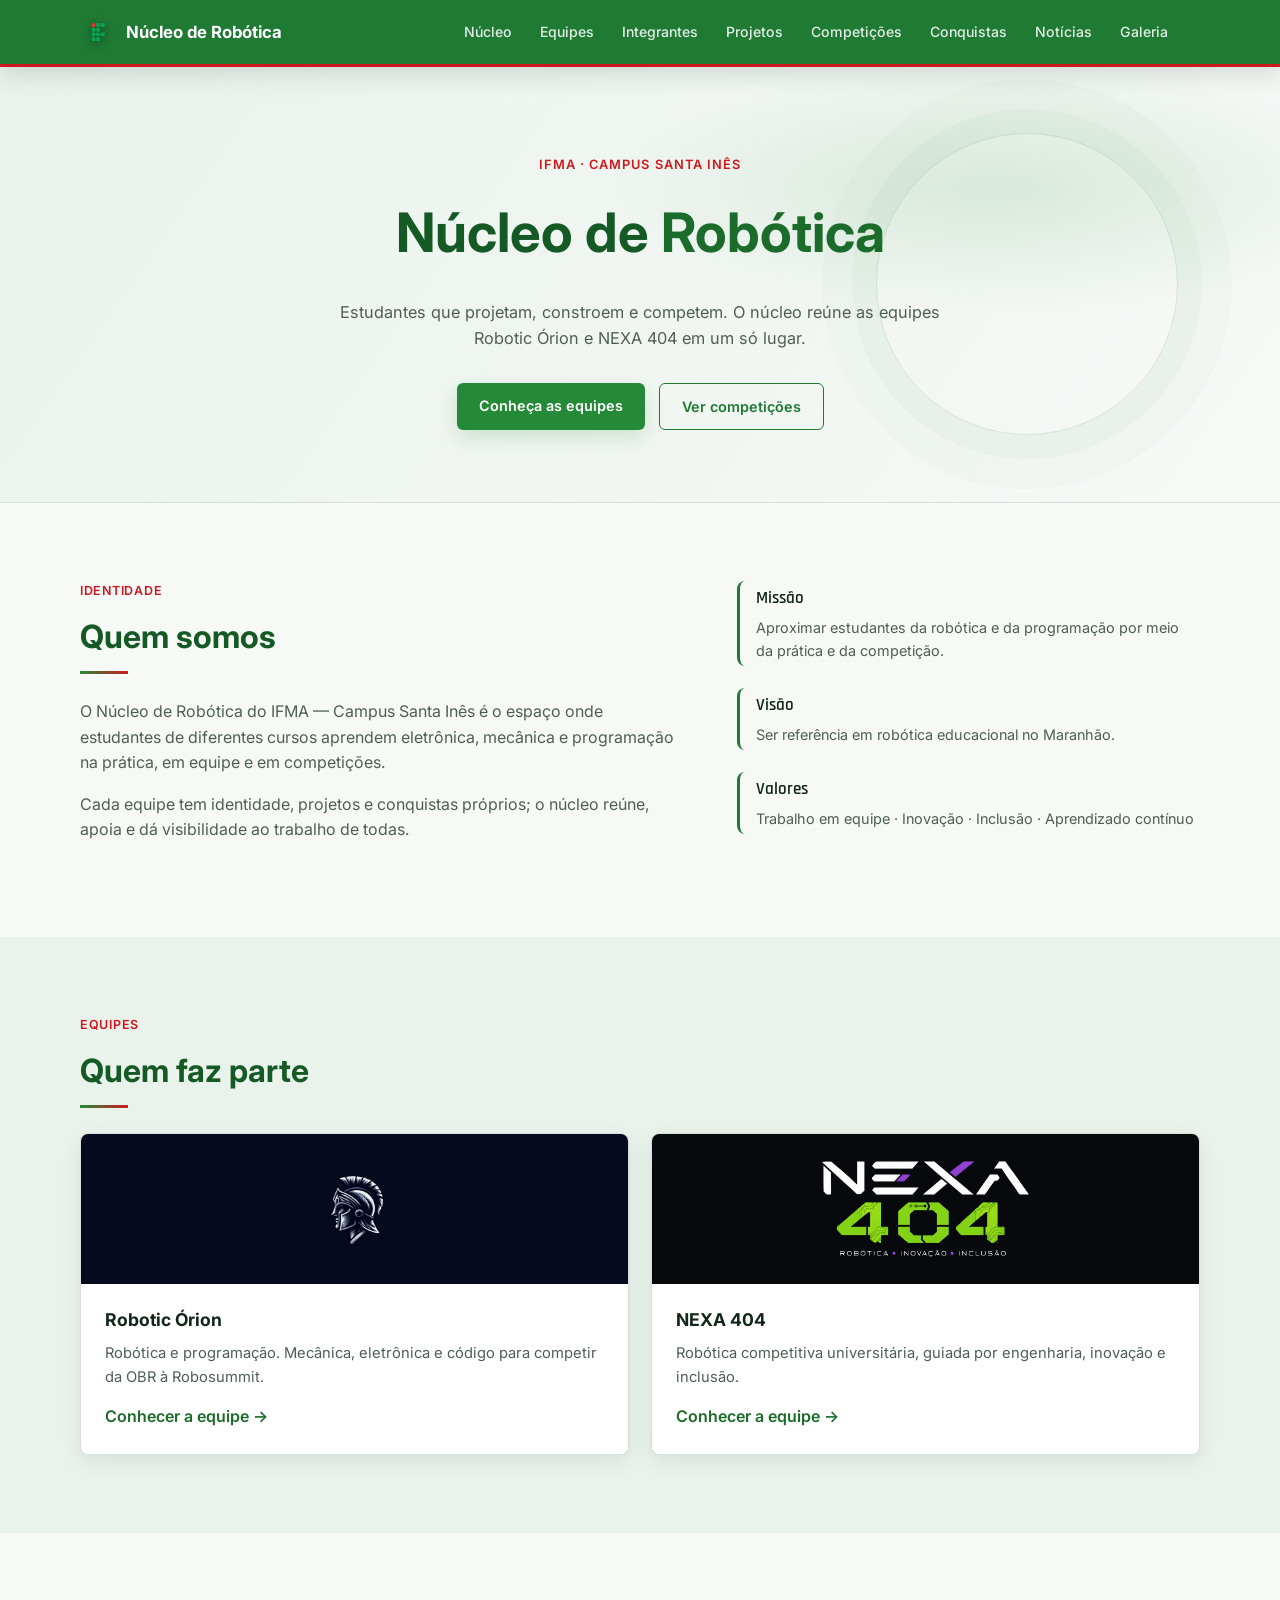
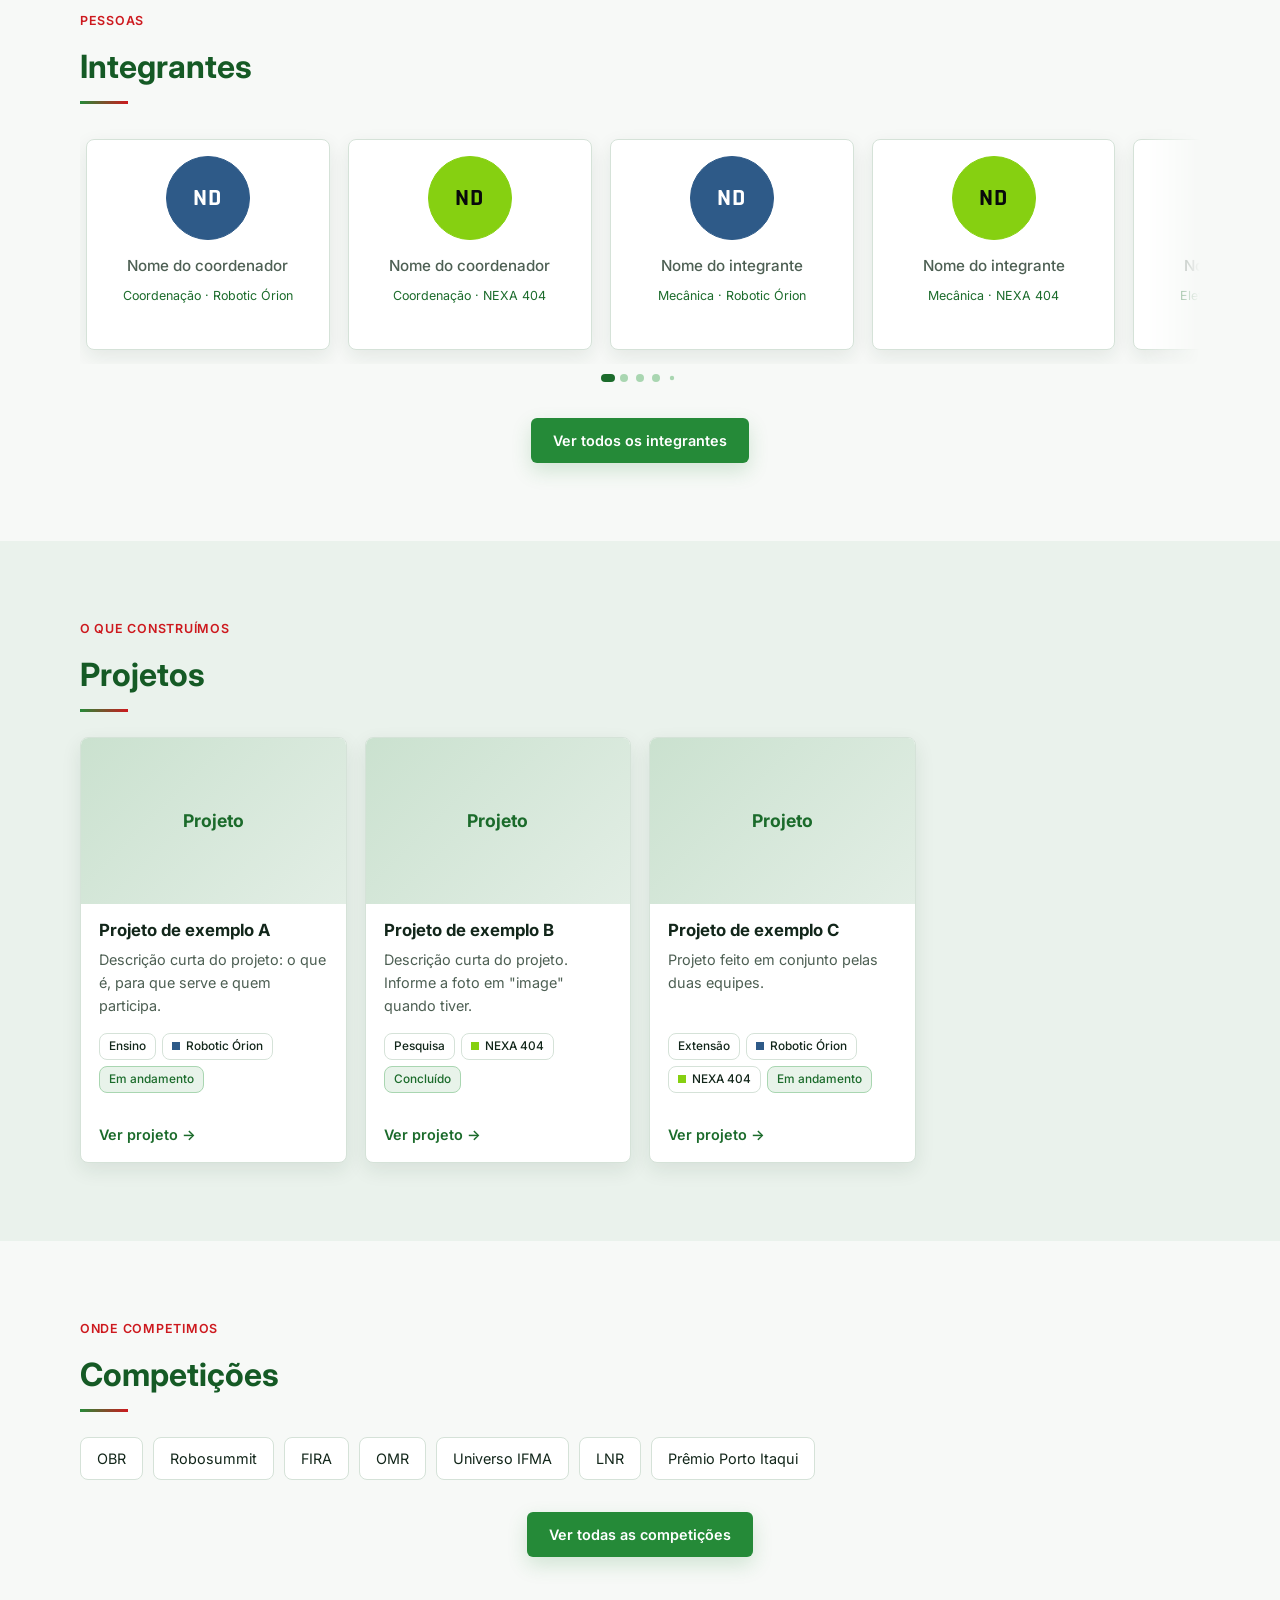
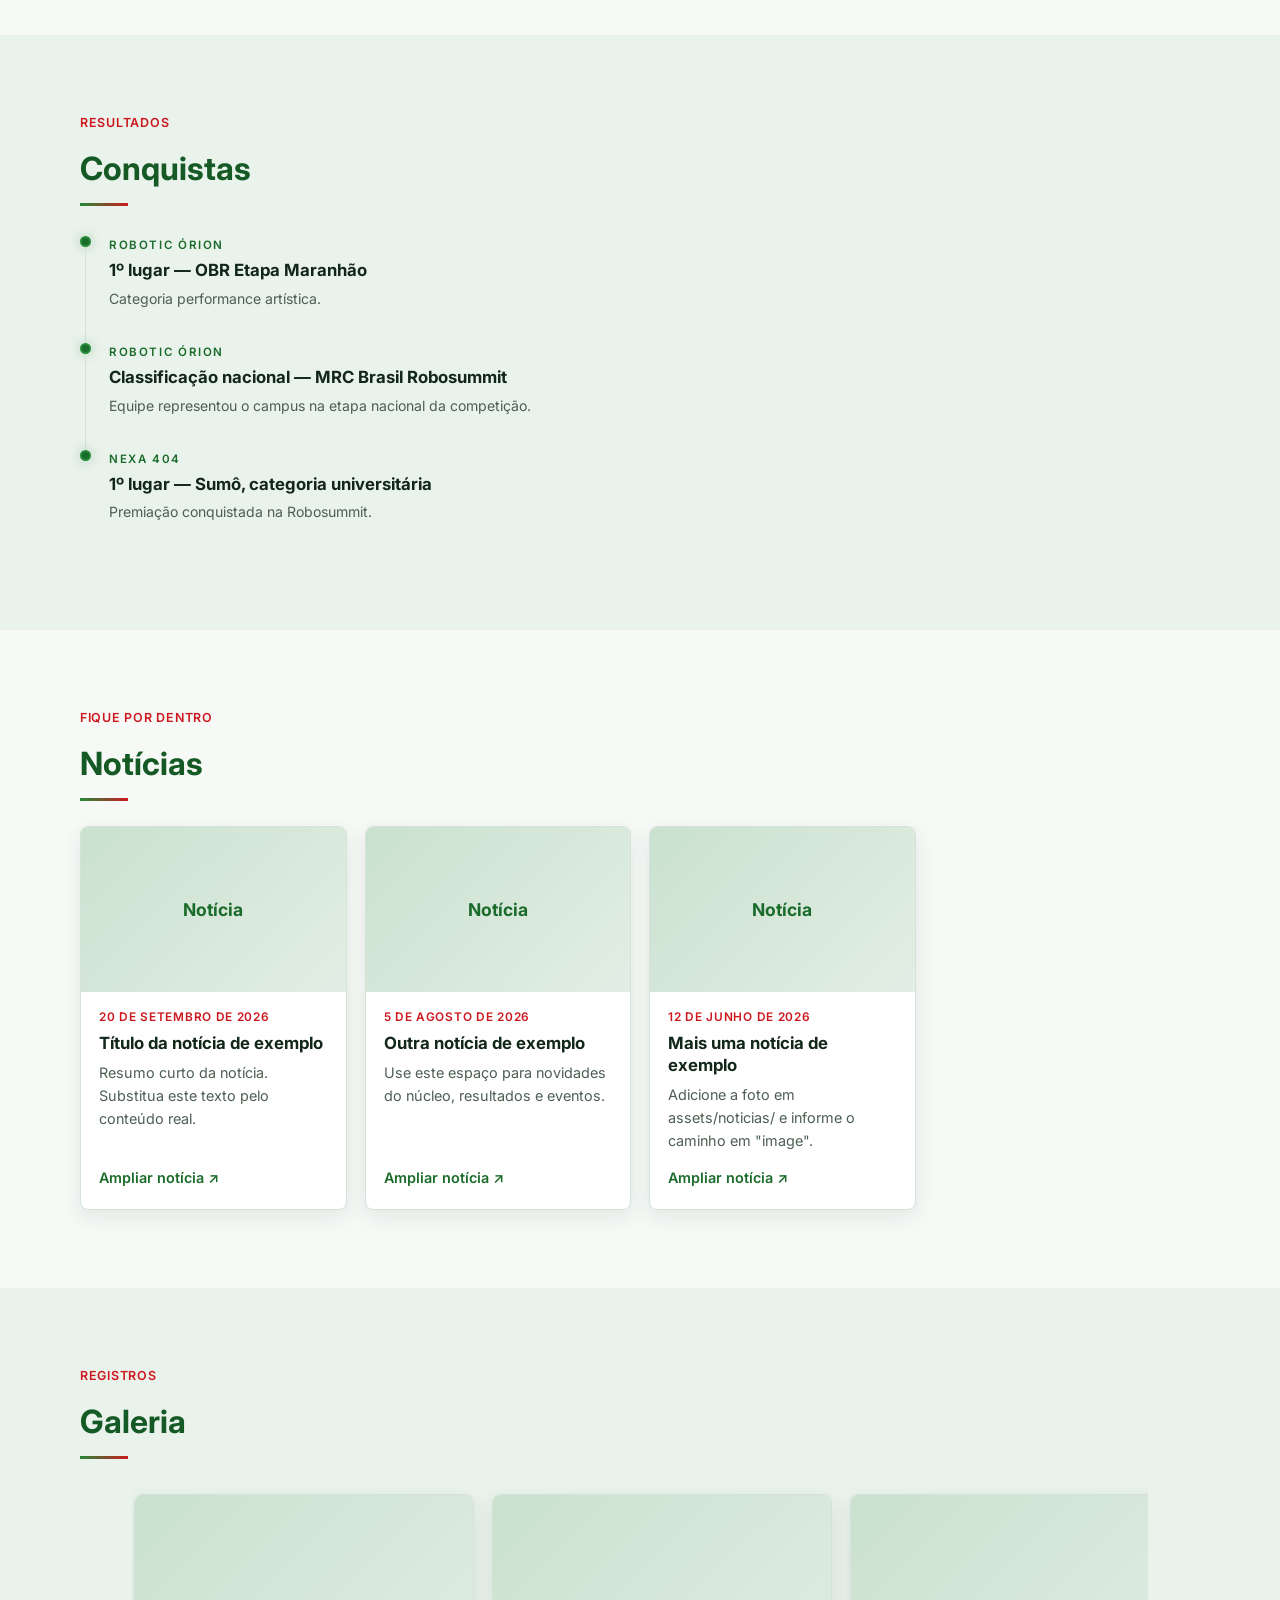
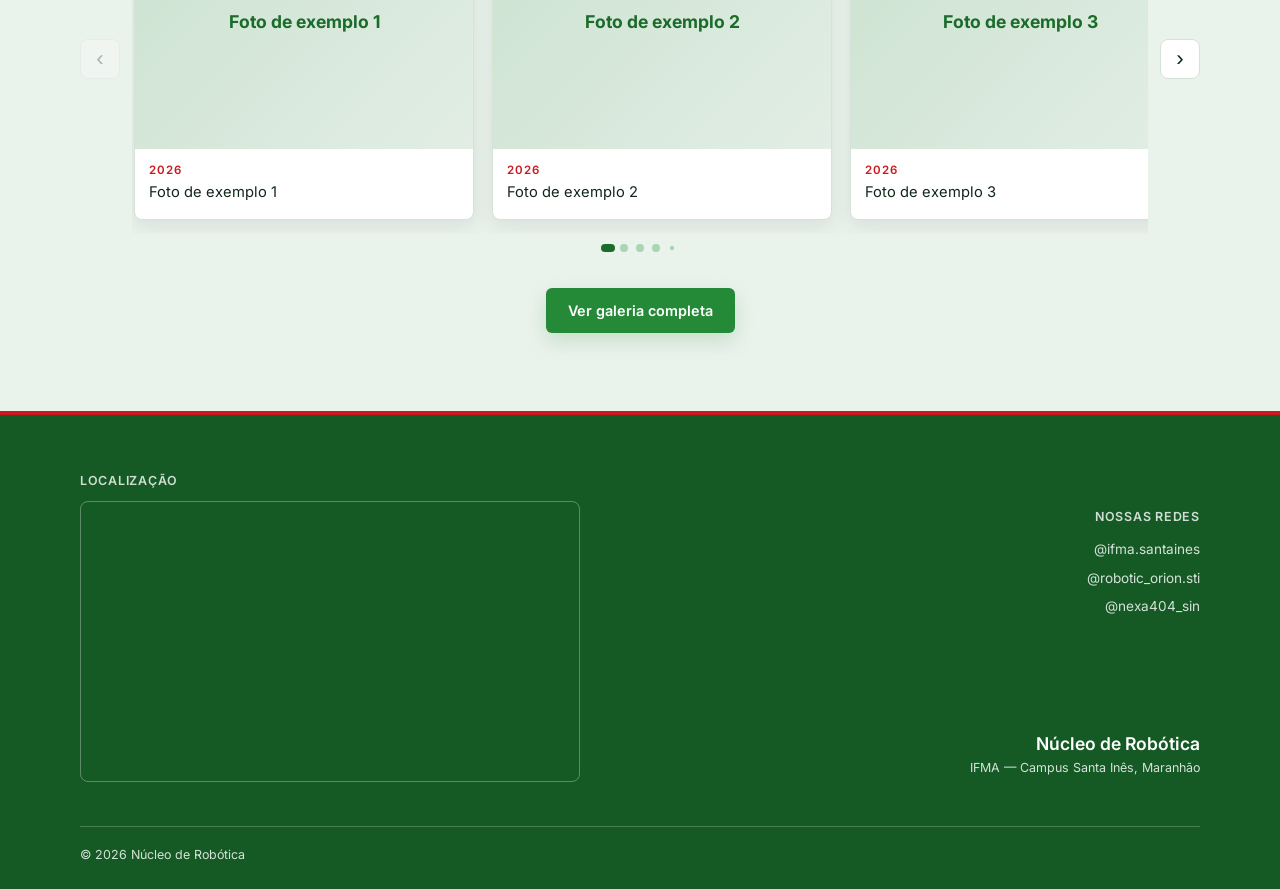
==== commit daa5a959: "sub-branding e polimento de design" ====
--- a/index.html
+++ b/index.html
@@ -14,6 +14,7 @@
   <link rel="stylesheet" href="styles/base.css">
   <link rel="stylesheet" href="styles/home.css">
   <link rel="stylesheet" href="styles/secoes.css">
+  <link rel="stylesheet" href="styles/polish.css">
 </head>
 <body data-root="">
 
--- a/styles/base.css
+++ b/styles/base.css
@@ -301,10 +301,42 @@
   position: absolute;
   inset: 0;
 
+  --shooting-star-interval: 16s;
+  --shooting-star-secondary-interval: 21s;
+  --shooting-star-secondary-delay: 8s;
+
   overflow: hidden;
 
   pointer-events: none;
   user-select: none;
+}
+
+/* Rastros raros e finos; animam apenas opacidade e transform. */
+.starfield::before,
+.starfield::after {
+  position: absolute;
+  top: 0;
+  left: 0;
+  z-index: 1;
+  width: 104px;
+  height: 2px;
+  background: linear-gradient(90deg, transparent, rgba(190, 220, 255, .35) 58%, #FFFFFF 100%);
+  box-shadow: 0 0 5px rgba(180, 215, 255, .45);
+  content: '';
+  opacity: 0;
+  pointer-events: none;
+  transform: translate3d(-15vw, -8vw, 0) rotate(27deg);
+  transform-origin: left center;
+  animation: shooting-star var(--shooting-star-interval) linear infinite;
+}
+
+.starfield::after {
+  width: 76px;
+  height: 1.5px;
+  opacity: 0;
+  box-shadow: 0 0 4px rgba(180, 215, 255, .35);
+  animation-duration: var(--shooting-star-secondary-interval);
+  animation-delay: var(--shooting-star-secondary-delay);
 }
 
 .star {
@@ -333,6 +365,48 @@
     drift var(--drift-duration, 20s)
     ease-in-out var(--drift-delay, 0s)
     infinite alternate;
+}
+
+.star-bright::before,
+.star-bright::after {
+  position: absolute;
+  top: 50%;
+  left: 50%;
+  background: linear-gradient(90deg, transparent, rgba(255, 255, 255, .92), transparent);
+  content: '';
+  pointer-events: none;
+}
+
+.star-bright::before {
+  width: 11px;
+  height: 1px;
+  transform: translate(-50%, -50%);
+}
+
+.star-bright::after {
+  width: 1px;
+  height: 11px;
+  background: linear-gradient(180deg, transparent, rgba(255, 255, 255, .88), transparent);
+  transform: translate(-50%, -50%);
+}
+
+@keyframes shooting-star {
+  0%, 72% {
+    opacity: 0;
+    transform: translate3d(-15vw, -8vw, 0) rotate(27deg);
+  }
+  74% {
+    opacity: .85;
+    transform: translate3d(-8vw, -4vw, 0) rotate(27deg);
+  }
+  81% {
+    opacity: 0;
+    transform: translate3d(112vw, 58vw, 0) rotate(27deg);
+  }
+  100% {
+    opacity: 0;
+    transform: translate3d(112vw, 58vw, 0) rotate(27deg);
+  }
 }
 
 @keyframes twinkle {
@@ -940,7 +1014,38 @@
 }
 
 .team-card {
+  position: relative;
   text-align: center;
+}
+
+/* O distintivo só é renderizado nos cartões das páginas de equipe. */
+.team-card .member-role-icon {
+  position: absolute;
+  top: 6px;
+  left: calc(50% + 22px);
+  right: auto;
+  z-index: 1;
+  display: grid;
+  width: 38px;
+  height: 38px;
+  place-items: center;
+  border: 3px solid var(--bg);
+  border-radius: 50%;
+  background: var(--role-icon-bg, var(--accent));
+  box-shadow: 0 5px 14px rgba(var(--shadow-rgb), .25);
+  transition: transform .3s ease, box-shadow .3s ease;
+}
+
+.team-card .member-role-icon img {
+  display: block;
+  width: 20px;
+  height: 20px;
+  object-fit: contain;
+}
+
+.team-card:hover .member-role-icon {
+  transform: rotate(14deg) scale(1.12);
+  box-shadow: 0 7px 17px rgba(var(--shadow-rgb), .3);
 }
 
 .avatar {
@@ -1148,6 +1253,7 @@
     top: 100%;
     left: 0;
     right: 0;
+    z-index: 60;
 
     display: none;
     flex-direction: column;
@@ -1163,6 +1269,10 @@
 
   .main-nav.open {
     display: flex;
+    max-height: min(75vh, 520px);
+    overflow-y: auto;
+    overscroll-behavior: contain;
+    box-shadow: 0 16px 28px rgba(0, 0, 0, .2);
   }
 
   .nav-toggle {
@@ -1192,6 +1302,43 @@
   .team-grid {
     --base: 3;
   }
+
+  .team-grid,
+  .team-grid.is-overflow {
+    grid-auto-flow: row;
+    grid-auto-columns: auto;
+    grid-template-columns: 1fr;
+    --base: 1;
+    --peek: 0;
+    --gap: 10px;
+    overflow: visible;
+    -webkit-mask-image: none;
+    mask-image: none;
+  }
+
+  .team-grid.drag-row { overflow: visible; cursor: default; }
+
+  .team-card {
+    display: grid;
+    grid-template-columns: 52px minmax(0, 1fr);
+    grid-template-rows: auto auto auto;
+    align-items: center;
+    gap: 3px 12px;
+    min-height: 82px;
+    padding: 11px 13px;
+    text-align: left;
+    border: 1px solid transparent;
+    border-radius: 20px;
+    background: linear-gradient(115deg, var(--bg-3), var(--bg-2));
+    box-shadow: 0 7px 20px rgba(var(--shadow-rgb), .09);
+  }
+
+  .team-card .avatar { grid-column: 1; grid-row: 1 / span 3; width: 52px; height: 52px; margin: 0; }
+  .team-card h3 { grid-column: 2; margin: 0; font-size: .98rem; line-height: 1.2; }
+  .team-card > span:not(.member-role-icon) { grid-column: 2; display: block; color: var(--muted); font-size: .78rem; line-height: 1.45; }
+  .team-card .member-role-icon { top: 4px; left: 47px; right: auto; width: 34px; height: 34px; border-width: 2px; }
+  .team-card .member-role-icon img { width: 17px; height: 17px; }
+  a.team-card:active { transform: scale(.99); }
 
 
   /* ---------- footer ---------- */
@@ -1279,6 +1426,17 @@
     animation-duration: 0.01ms !important;
     animation-iteration-count: 1 !important;
     transition-duration: 0.01ms !important;
+  }
+
+  .starfield::before,
+  .starfield::after {
+    display: none;
+  }
+
+  .star,
+  .star.moving {
+    animation: none !important;
+    transform: none !important;
   }
 }
 
@@ -1483,13 +1641,7 @@
   .area-card { display: block; padding: 16px; }
   .area-image, .area-card img { width: 40px; height: 40px; margin: 0 0 12px; }
   .area-card h3 { margin: 0 0 4px; }
-  .team-grid,
-  .team-grid.is-overflow { grid-auto-flow: row; grid-auto-columns: auto; grid-template-columns: 1fr; --base: 1; --peek: 0; --gap: 10px; overflow: visible; mask-image: none; -webkit-mask-image: none; }
-  .team-grid.drag-row { overflow: visible; cursor: default; }
-  .team-card { display: grid; grid-template-columns: 58px minmax(0, 1fr); grid-template-rows: auto auto auto; align-items: center; gap: 2px 14px; padding: 12px; text-align: left; border: 1px solid var(--line); border-radius: var(--r); background: var(--bg-3); }
-  .team-card .avatar { grid-column: 1; grid-row: 1 / span 3; width: 58px; height: 58px; margin: 0; }
-  .team-card h3 { grid-column: 2; margin: 0; font-size: 1rem; }
-  .team-card > span { grid-column: 2; display: block; line-height: 1.45; }
+  a.team-card:active { transform: scale(.985); }
   .section-cta { margin-top: 24px; }
   .section-cta .btn { width: min(100%, 340px); }
   .footer-simple { align-items: flex-start; gap: 16px; }
@@ -1498,3 +1650,33 @@
   .comp-track, .gal-track { gap: 12px; }
   .gal-item { flex-basis: min(310px, 84%); }
 }
+
+/* Mantém os cartões compactos na horizontal: o seletor do link precisa
+   superar as regras genéricas de a.team-card declaradas acima. */
+@media (max-width: 860px) {
+  a.team-card {
+    display: grid;
+    grid-template-columns: 52px minmax(0, 1fr);
+    grid-template-rows: auto auto auto;
+    align-items: center;
+    gap: 3px 14px;
+    min-height: 88px;
+    padding: 14px 16px;
+    text-align: left;
+    border: 1px solid transparent;
+    border-radius: 20px;
+    background: linear-gradient(115deg, var(--bg-3), var(--bg-2));
+    box-shadow: 0 7px 20px rgba(var(--shadow-rgb), .09);
+  }
+
+  a.team-card .avatar {
+    grid-column: 1;
+    grid-row: 1 / span 3;
+    width: 52px;
+    height: 52px;
+    margin: 0;
+  }
+
+  a.team-card h3 { grid-column: 2; margin: 0; text-align: left; }
+  a.team-card > span:not(.member-role-icon) { grid-column: 2; display: block; text-align: left; }
+}
--- a/styles/home.css
+++ b/styles/home.css
@@ -160,6 +160,64 @@
 
 .nav-toggle span { background: #FFFFFF; }
 
+body[data-context-team] .site-header {
+  background: var(--bg);
+  border-bottom-color: var(--context-accent);
+  backdrop-filter: blur(8px);
+  -webkit-backdrop-filter: blur(8px);
+}
+
+body[data-context-team] .brand { color: var(--ink); }
+
+body[data-context-team] .main-nav a {
+  color: var(--muted);
+}
+
+body[data-context-team] .main-nav a:hover,
+body[data-context-team] .main-nav a[aria-current] {
+  background: var(--bg-3);
+  color: var(--ink);
+}
+
+body[data-context-team] .nav-toggle span { background: var(--ink); }
+
+body[data-context-team] .hero {
+  background: radial-gradient(ellipse at 50% 0%, var(--context-glow) 0%, rgba(var(--bg-rgb), 0) 65%);
+}
+
+body[data-context-team] {
+  background: var(--bg);
+  color: var(--ink);
+}
+
+body[data-context-team] .site-footer {
+  background: var(--bg-2);
+  border-top-color: var(--line);
+  color: var(--ink);
+}
+
+body[data-context-team] .site-footer .eyebrow { color: var(--accent-2); opacity: 1; }
+body[data-context-team] .footer-brand strong { color: var(--ink); }
+body[data-context-team] .footer-brand span,
+body[data-context-team] .footer-links a,
+body[data-context-team] .footer-bottom { color: var(--muted); }
+body[data-context-team] .footer-bottom { border-top-color: var(--line); }
+
+body[data-context-team] .main-nav a[aria-current] {
+  box-shadow: inset 0 -2px var(--context-accent);
+}
+
+body[data-context-team] :focus-visible {
+  outline-color: var(--context-accent);
+}
+
+body[data-context-team] .comp-card:hover,
+body[data-context-team] .cp-card:hover,
+body[data-context-team] .proj-card:hover,
+body[data-context-team] .news-card[role="group"]:hover {
+  border-color: var(--context-accent);
+}
+
 @media (max-width: 860px) {
   .main-nav {
     gap: 2px;
--- a/styles/polish.css
+++ b/styles/polish.css
@@ -0,0 +1,183 @@
+/* Camada visual comum. As variáveis do documento mantêm cada identidade:
+   IFMA claro, Órion estrelado e NEXA com circuitos. */
+
+:root { --r: 8px; }
+body { background: var(--bg); }
+
+.site-header { box-shadow: 0 8px 24px rgba(var(--shadow-rgb), .14); }
+.main-nav a { border-radius: 5px; transition: background-color .2s ease, color .2s ease; }
+.btn { border-radius: 6px; transition: transform .2s ease, box-shadow .2s ease, background-color .2s ease; }
+.btn-primary { box-shadow: 0 8px 20px rgba(var(--accent-rgb), .18); }
+.btn-primary:hover { transform: translateY(-2px); box-shadow: 0 12px 26px rgba(var(--accent-rgb), .26); }
+
+/* IFMA: abertura clara, editorial e com geometria discreta. */
+body:not([data-team]):not([data-context-team]) .hero {
+  position: relative;
+  isolation: isolate;
+  background:
+    radial-gradient(ellipse at 78% 28%, rgba(var(--accent-rgb), .13), transparent 28%),
+    linear-gradient(125deg, var(--bg-2), var(--bg));
+  border-bottom: 1px solid var(--line);
+}
+
+body:not([data-team]):not([data-context-team]) .hero::after {
+  position: absolute;
+  z-index: -1;
+  top: 50%;
+  right: max(8vw, calc((100vw - 1080px) / 2));
+  width: clamp(150px, 24vw, 300px);
+  aspect-ratio: 1;
+  border: 1px solid rgba(var(--accent-rgb), .16);
+  border-radius: 50%;
+  box-shadow: 0 0 0 24px rgba(var(--accent-rgb), .035), 0 0 0 54px rgba(var(--accent-rgb), .025);
+  content: '';
+  pointer-events: none;
+  transform: translateY(-50%);
+}
+
+body:not([data-team]):not([data-context-team]) .hero-inner { max-width: 850px; }
+body:not([data-team]):not([data-context-team]) .hero h1 { color: var(--ifma-green-dark); }
+body:not([data-team]):not([data-context-team]) .hero .lede { color: var(--muted); }
+
+/* Cabeçalhos internos usam a mesma composição, com brilho na cor ativa. */
+.page-head {
+  position: relative;
+  isolation: isolate;
+  overflow: hidden;
+  padding: clamp(44px, 7vw, 76px) 0 38px;
+  background:
+    radial-gradient(ellipse at 86% 18%, rgba(var(--accent-rgb), .13), transparent 32%),
+    linear-gradient(130deg, var(--bg-2), var(--bg));
+  border-bottom: 3px solid var(--accent-soft);
+}
+
+.page-head::after {
+  position: absolute;
+  z-index: -1;
+  top: -95px;
+  right: max(5vw, calc((100vw - 1120px) / 2));
+  width: 220px;
+  height: 220px;
+  border: 1px solid rgba(var(--accent-rgb), .18);
+  border-radius: 50%;
+  box-shadow: 0 0 0 26px rgba(var(--accent-rgb), .035), 0 0 0 52px rgba(var(--accent-rgb), .025);
+  content: '';
+  pointer-events: none;
+}
+
+.page-head .wrap { position: relative; z-index: 1; }
+.page-head h1 { max-width: 900px; font-size: clamp(2.3rem, 5.6vw, 3.8rem); line-height: 1; }
+.page-head p:last-child { max-width: 660px; line-height: 1.75; }
+body:not([data-context-team]) .page-head h1 { color: var(--ifma-green-dark); }
+body[data-context-team] .page-head { border-bottom-color: var(--context-accent); }
+
+/* Seções: títulos mais definidos; o sublinhado segue a paleta ativa. */
+.section { padding-block: clamp(54px, 7vw, 78px); }
+.section h2 { position: relative; margin-bottom: 25px; padding-bottom: 12px; font-size: clamp(1.6rem, 3vw, 2rem); }
+.section h2::after {
+  position: absolute;
+  bottom: 0;
+  left: 0;
+  width: 48px;
+  height: 3px;
+  background: linear-gradient(90deg, var(--accent), var(--accent-soft));
+  content: '';
+}
+body:not([data-context-team]) .section h2 { color: var(--ifma-green-dark); }
+body[data-context-team] .section h2 { color: var(--ink); }
+body[data-team] .section h2 { color: var(--ink); }
+body[data-team] .eyebrow { color: var(--accent-soft); }
+
+/* Cartões: leve profundidade e detalhes de interação, sem arredondamento excessivo. */
+.eq-card,
+.comp-card,
+.area-card,
+.cp-card,
+.mem-card,
+.news-card,
+.proj-card,
+.project-related-card,
+.gal-item {
+  border-radius: 8px;
+  box-shadow: 0 7px 20px rgba(var(--shadow-rgb), .09);
+  transition: transform .22s ease, border-color .22s ease, box-shadow .22s ease, background-color .22s ease;
+}
+
+.eq-card:hover,
+.comp-card:hover,
+.area-card:hover,
+.cp-card:hover,
+.mem-card:hover,
+.news-card[role="group"]:hover,
+.news-card[role="group"]:focus-visible,
+.proj-card:hover,
+.proj-card:focus-visible,
+.project-related-card:hover,
+.project-related-card:focus-visible {
+  border-color: var(--accent);
+  transform: translateY(-4px);
+  box-shadow: 0 14px 30px rgba(var(--shadow-rgb), .16);
+}
+
+.comp-card::before { border-radius: 8px 8px 0 0; }
+.cp-card:hover .cp-media img,
+.eq-card:hover .eq-art img { transform: scale(1.035); }
+.project-detail-media { border-radius: 8px; }
+.project-related-card { border-radius: 8px; }
+.gal-item { overflow: hidden; }
+.gal-item:hover { transform: translateY(-3px); box-shadow: 0 14px 30px rgba(var(--shadow-rgb), .16); }
+.f-select select { border-radius: 5px; }
+.f-select select:focus-visible { box-shadow: 0 0 0 4px rgba(var(--accent-rgb), .14); }
+
+@media (min-width: 861px) {
+  a.team-card {
+    padding: 16px 12px;
+    border: 1px solid var(--line);
+    border-radius: 8px;
+    background: var(--bg-3);
+    box-shadow: 0 7px 20px rgba(var(--shadow-rgb), .09);
+    transition: transform .22s ease, border-color .22s ease, box-shadow .22s ease, background-color .22s ease;
+  }
+
+  a.team-card:hover {
+    transform: translateY(-4px);
+    border-color: var(--accent);
+    background: var(--card-hover);
+    box-shadow: 0 14px 30px rgba(var(--shadow-rgb), .16);
+  }
+}
+
+/* As telas temáticas usam os motivos da equipe na faixa de abertura. */
+.team-context-hero { position: relative; isolation: isolate; overflow: hidden; }
+.team-context-hero > .wrap { position: relative; z-index: 1; }
+.team-context-hero .starfield,
+.team-context-hero .nx-circuit { position: absolute; inset: 0; z-index: 0; width: 100%; height: 100%; pointer-events: none; }
+.team-context-hero .nx-circuit {
+  -webkit-mask-image: radial-gradient(ellipse 62% 78% at 50% 48%, rgba(0, 0, 0, .18), #000 82%);
+          mask-image: radial-gradient(ellipse 62% 78% at 50% 48%, rgba(0, 0, 0, .18), #000 82%);
+}
+
+body[data-context-team] .project-hero {
+  background: radial-gradient(ellipse at 82% 18%, var(--context-glow), transparent 40%), linear-gradient(130deg, var(--bg-2), var(--bg));
+}
+
+body[data-context-team] .page-head,
+body[data-context-team] .project-hero,
+body[data-context-team] .team-context-hero.section {
+  background-image: radial-gradient(ellipse at 80% 16%, var(--context-glow), transparent 42%), linear-gradient(135deg, var(--bg-2), var(--bg));
+}
+
+body[data-team] .hero { border-bottom: 1px solid var(--line); }
+
+@media (max-width: 700px) {
+  body:not([data-team]):not([data-context-team]) .hero::after { right: -100px; opacity: .65; }
+  .page-head { padding: 40px 0 30px; }
+  .page-head::after { top: -130px; right: -145px; width: 190px; height: 190px; }
+  .section { padding-block: 48px; }
+  .section h2 { margin-bottom: 20px; }
+}
+
+@media (prefers-reduced-motion: reduce) {
+  .main-nav a, .btn, .eq-card, .comp-card, .area-card, .cp-card,
+  .mem-card, .news-card, .proj-card, .project-related-card, .gal-item { transition: none; }
+}
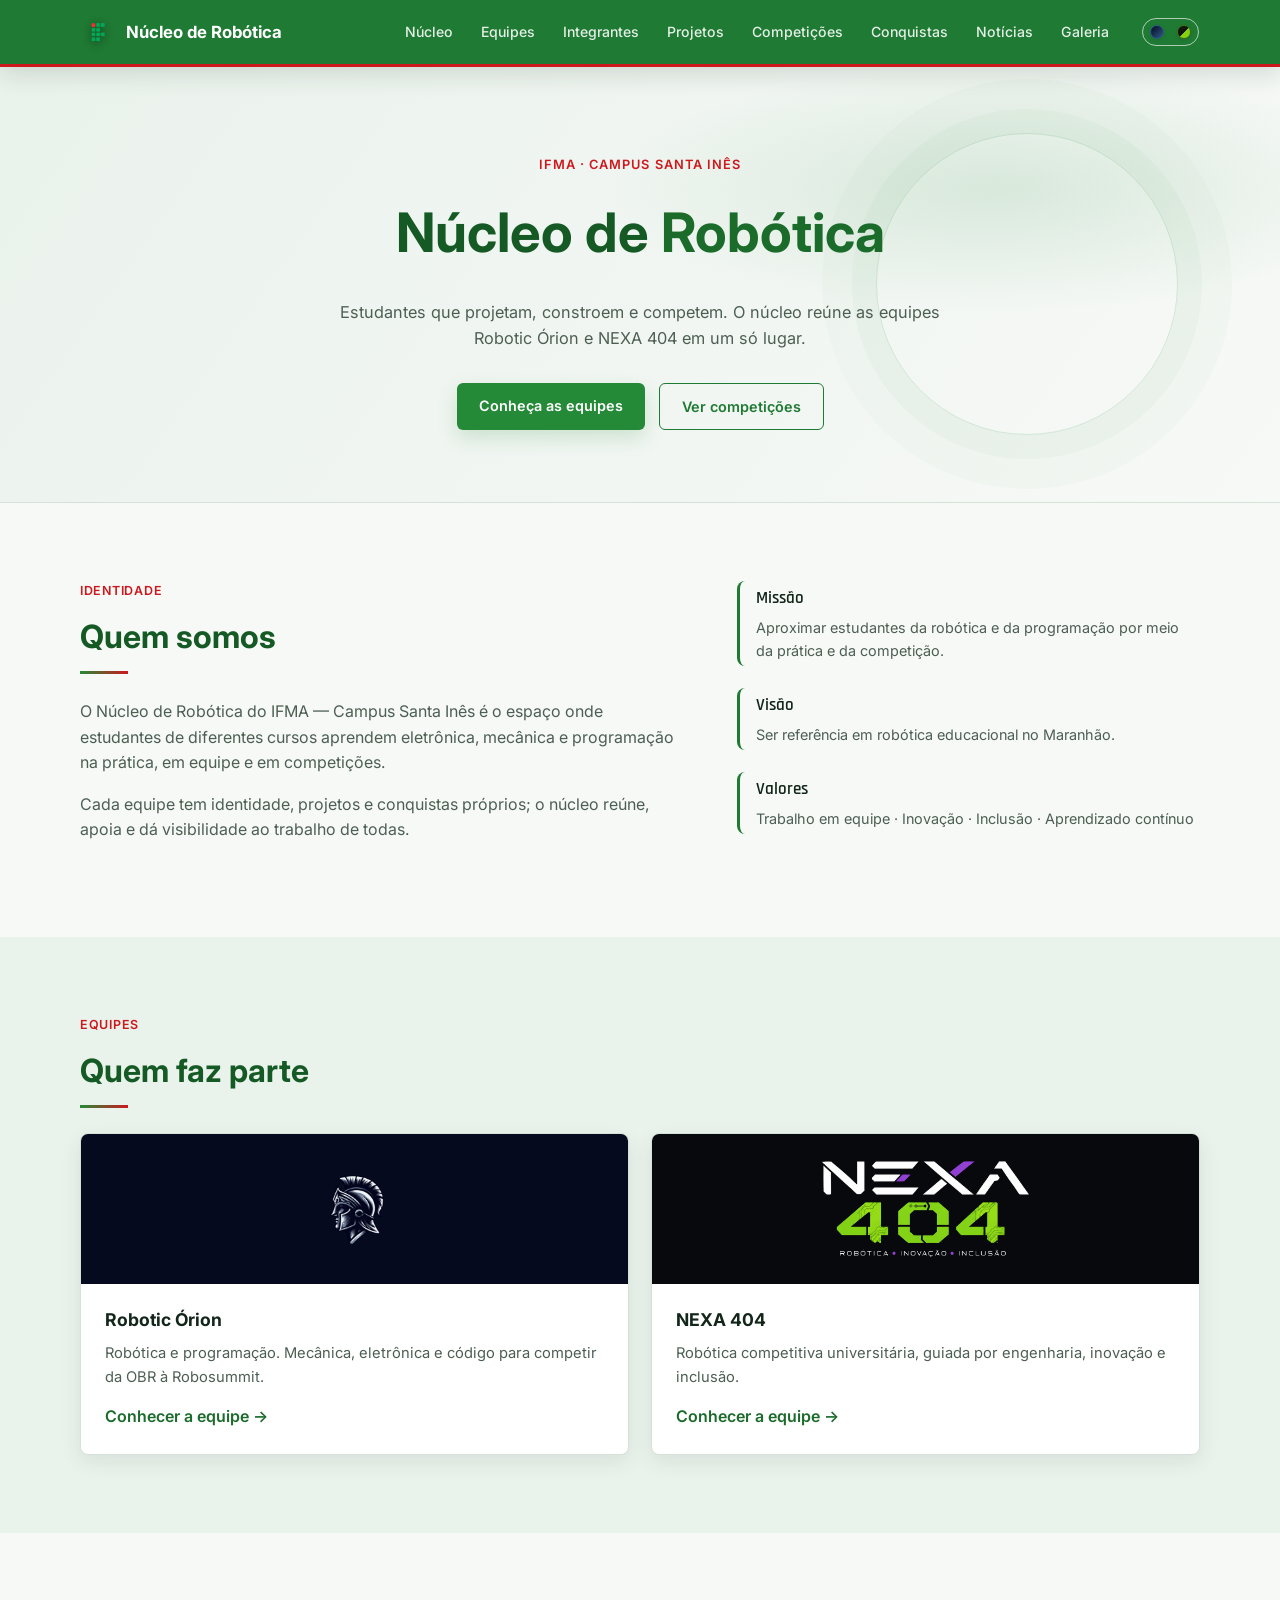
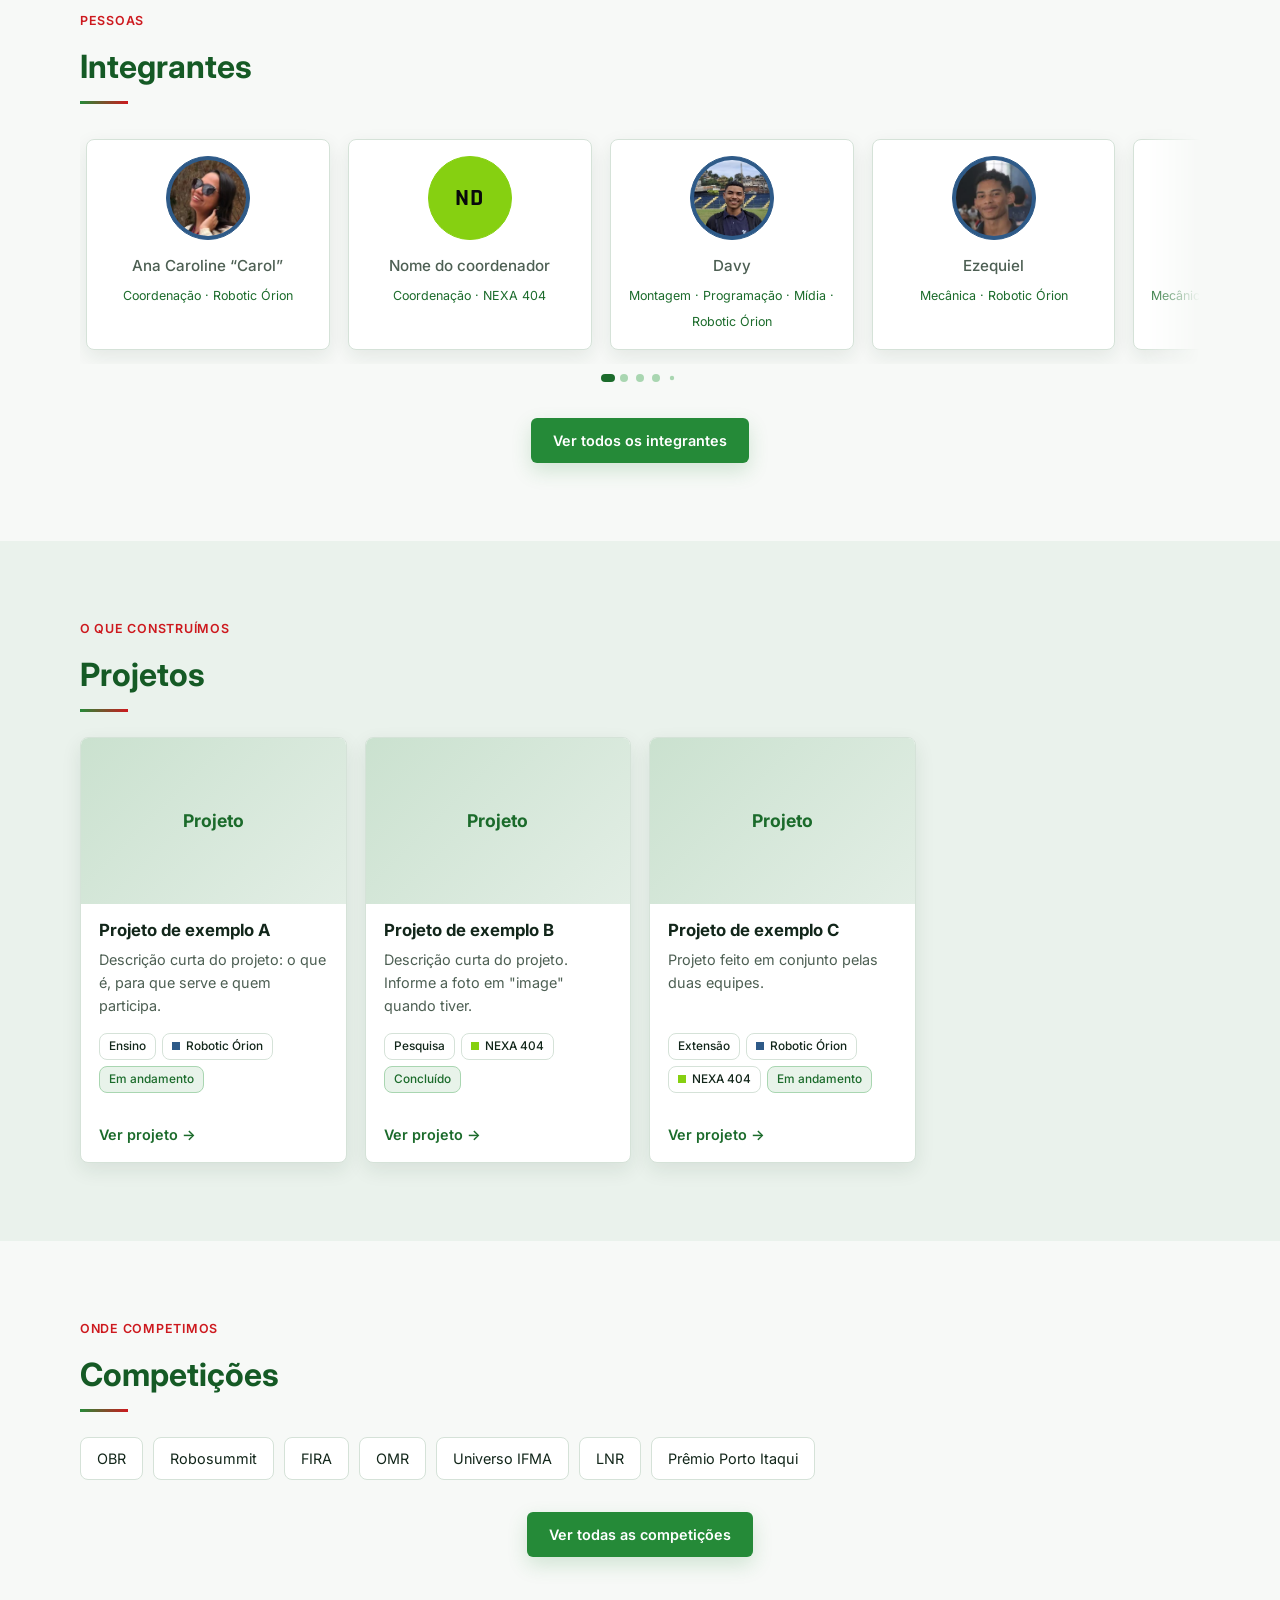
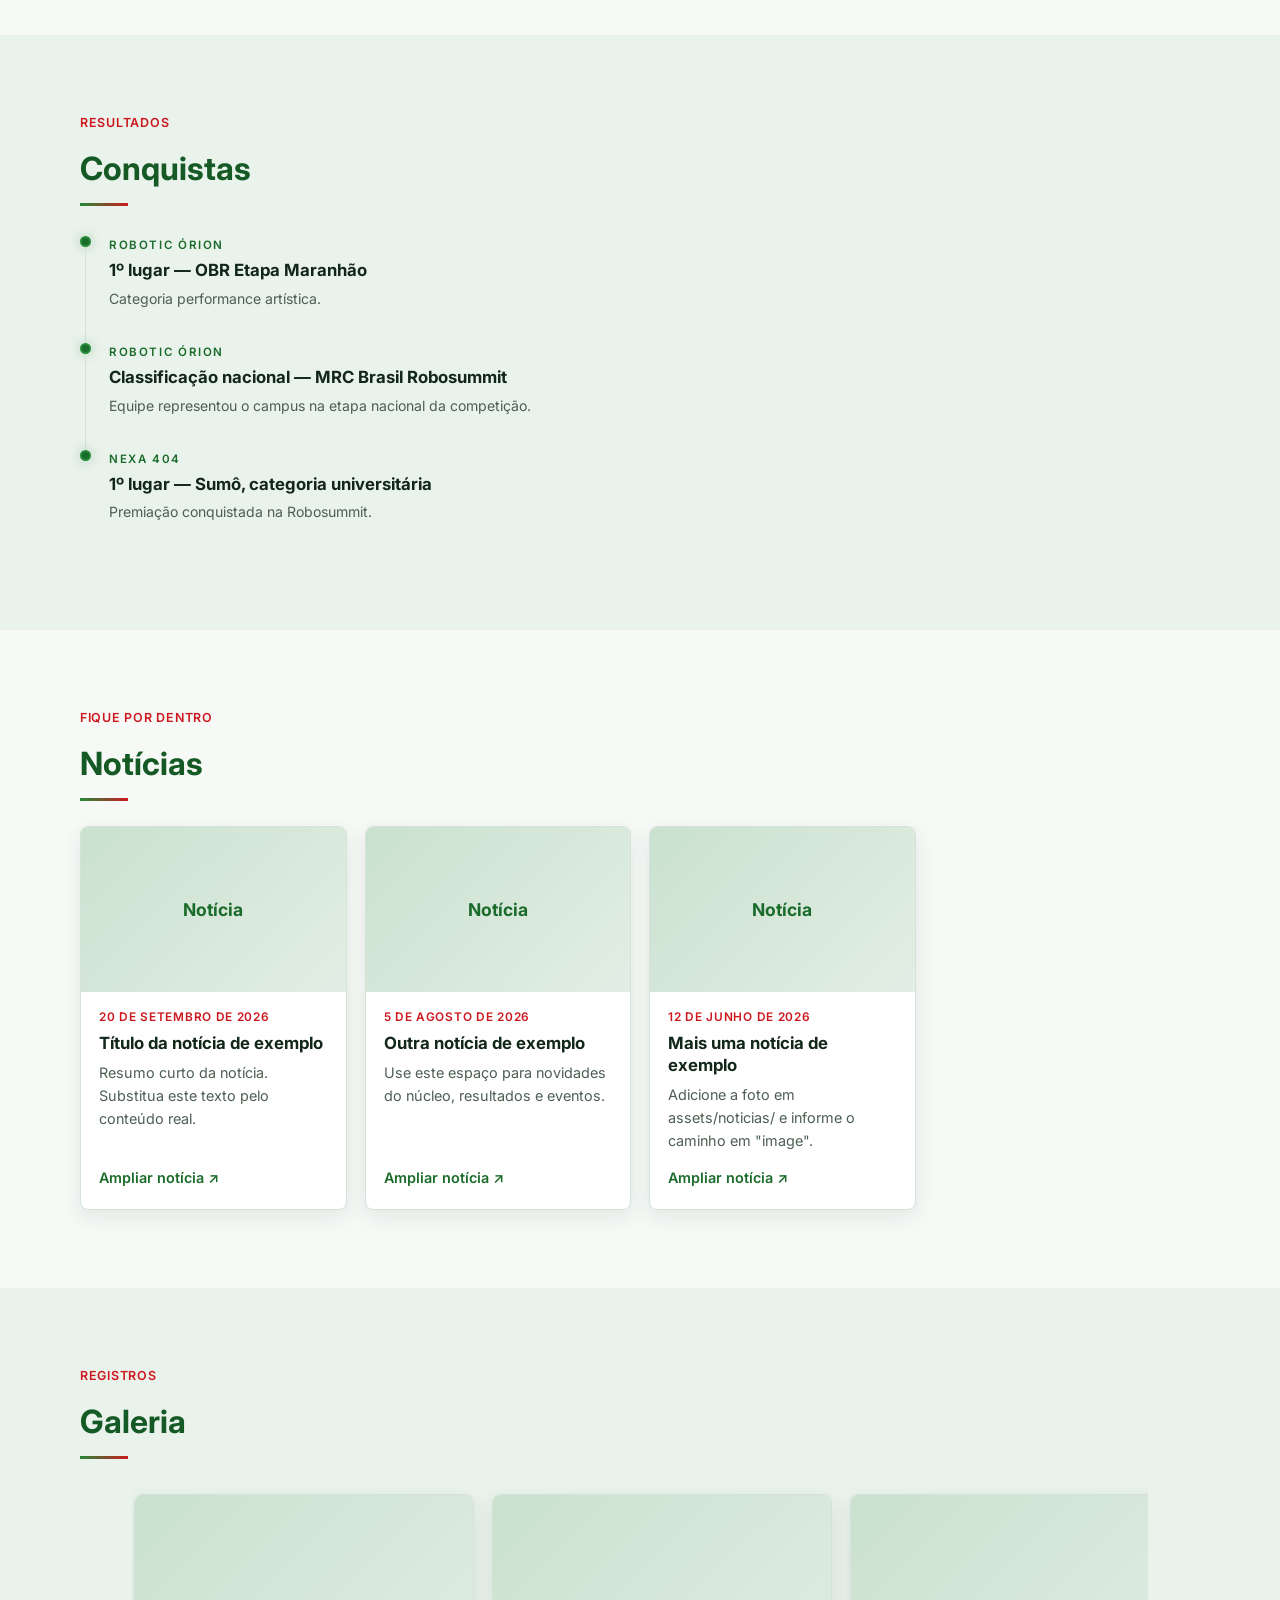
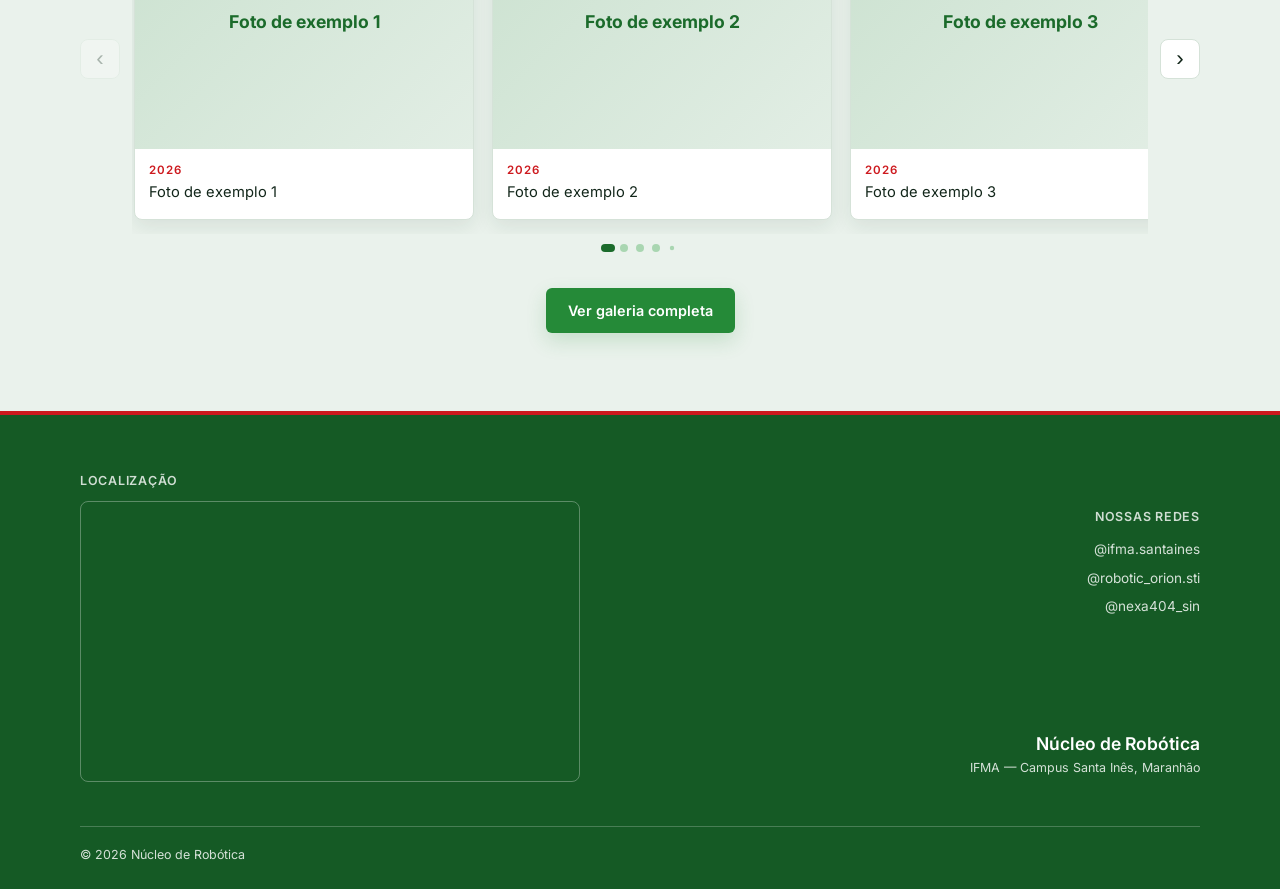
==== commit de46b4e1: "tema e limpeza de codigo" ====
--- a/index.html
+++ b/index.html
@@ -15,6 +15,7 @@
   <link rel="stylesheet" href="styles/home.css">
   <link rel="stylesheet" href="styles/secoes.css">
   <link rel="stylesheet" href="styles/polish.css">
+  <link rel="stylesheet" href="styles/theme-switcher.css">
 </head>
 <body data-root="">
 
@@ -38,6 +39,10 @@
       </nav>
 
       <div class="header-actions">
+        <div class="theme-picker" role="group" aria-label="Tema">
+          <button class="theme-choice" type="button" data-theme-choice="orion" aria-label="Tema Órion" aria-pressed="false"><span class="theme-swatch theme-swatch-orion" aria-hidden="true"></span></button>
+          <button class="theme-choice" type="button" data-theme-choice="nexa" aria-label="Tema NEXA" aria-pressed="false"><span class="theme-swatch theme-swatch-nexa" aria-hidden="true"></span></button>
+        </div>
         <button class="nav-toggle" id="nav-toggle" type="button" aria-label="Abrir menu" aria-controls="main-nav" aria-expanded="false">
           <span></span><span></span><span></span>
         </button>
--- a/styles/base.css
+++ b/styles/base.css
@@ -762,6 +762,8 @@
   color: inherit;
 }
 
+.comp-card-link { display: block; color: inherit; text-decoration: none; }
+
 .comp-more {
   display: inline-block;
   margin-top: 14px;
@@ -774,7 +776,8 @@
   letter-spacing: 0.04em;
 }
 
-a.comp-card:hover .comp-more {
+a.comp-card:hover .comp-more,
+.comp-card-link:hover .comp-more {
   text-decoration: underline;
 }
 
@@ -1046,6 +1049,494 @@
 .team-card:hover .member-role-icon {
   transform: rotate(14deg) scale(1.12);
   box-shadow: 0 7px 17px rgba(var(--shadow-rgb), .3);
+}
+
+.team-card:focus-visible,
+.mem-card[role="button"]:focus-visible {
+  outline: 3px solid var(--accent);
+  outline-offset: 4px;
+}
+
+.mem-card[role="button"] { cursor: pointer; }
+
+/* Perfil ampliado: usa as cores contextuais da equipe sem trocar o tema da página. */
+.member-profile[hidden] {
+  display: none;
+}
+
+.member-profile {
+  position: fixed;
+  inset: 0;
+  z-index: 1000;
+  display: grid;
+  place-items: center;
+  padding: 20px;
+}
+
+.member-profile-backdrop {
+  position: absolute;
+  inset: 0;
+  width: 100%;
+  height: 100%;
+  border: 0;
+  background: rgba(4, 9, 20, .78);
+  backdrop-filter: blur(5px);
+  cursor: pointer;
+}
+
+.member-profile-panel {
+  position: relative;
+  width: max-content;
+  max-width: calc(100vw - 40px);
+  color: var(--ink);
+  animation: member-profile-in .18s ease-out;
+}
+
+.member-profile-panel::after {
+  content: none;
+}
+
+.member-profile-main {
+  position: relative;
+  flex: 0 0 650px;
+  width: 650px;
+  max-width: calc(100vw - 300px);
+  max-height: min(86vh, 760px);
+  overflow: auto;
+  padding: clamp(22px, 5vw, 38px);
+  color: var(--ink);
+  background: var(--bg-2);
+  border: 1px solid var(--line);
+  border-top: 4px solid var(--member-team-color);
+  border-radius: var(--r);
+  box-shadow: 0 18px 55px rgba(0, 0, 0, .28);
+}
+
+.member-profile-main::after {
+  position: absolute;
+  top: 0;
+  right: 0;
+  width: min(48%, 300px);
+  height: 78%;
+  content: '';
+  opacity: .18;
+  pointer-events: none;
+  mask-image: linear-gradient(135deg, #000 0%, transparent 82%);
+}
+
+.member-profile-main[data-team="orion"]::after {
+  background-image:
+    radial-gradient(circle, #fff 0 1px, transparent 1.7px),
+    radial-gradient(circle, var(--member-team-color) 0 1.3px, transparent 2px),
+    radial-gradient(circle, #fff 0 .8px, transparent 1.5px);
+  background-position: 4px 8px, 19px 27px, 31px 13px;
+  background-size: 47px 43px, 71px 67px, 37px 61px;
+}
+.member-profile-main[data-team="nexa"]::after {
+  background-image:
+    radial-gradient(circle, var(--member-team-color) 0 2px, transparent 2.8px),
+    linear-gradient(90deg, transparent 0 19px, var(--member-team-color) 19px 20px, transparent 20px 100%),
+    linear-gradient(0deg, transparent 0 19px, var(--member-team-color) 19px 20px, transparent 20px 100%);
+  background-position: 0 0, 0 0, 0 0;
+  background-size: 40px 40px;
+}
+.member-profile-content {
+  display: flex;
+  align-items: flex-start;
+  gap: 12px;
+}
+
+.member-profile-main > * {
+  position: relative;
+  z-index: 1;
+}
+
+.member-profile-activity {
+  box-sizing: border-box;
+  flex: 0 0 220px;
+  width: 220px;
+  min-height: 0;
+  max-height: 86vh;
+  align-self: flex-start;
+  overflow-y: auto;
+  padding: 16px;
+  background: var(--bg-2);
+  border: 1px solid var(--line);
+  border-left: 3px solid var(--member-team-color);
+  border-radius: 8px;
+  box-shadow: 0 18px 55px rgba(0, 0, 0, .22);
+  scrollbar-width: thin;
+  transition: width .28s ease, flex-basis .28s ease;
+}
+
+.member-profile-activity.is-expanded {
+  flex-basis: 340px;
+  width: 340px;
+}
+
+.member-profile-activity h3 {
+  position: sticky;
+  top: -16px;
+  z-index: 1;
+  margin: -4px -4px 12px;
+  padding: 4px;
+  background: var(--bg-2);
+  font-size: 1rem;
+}
+
+.member-profile-activity-item {
+  display: grid;
+  gap: 3px;
+  padding: 10px 0;
+  color: var(--ink);
+  text-decoration: none;
+  border-top: 1px solid var(--line);
+}
+
+.member-profile-activity-item small {
+  color: var(--muted);
+  font-size: .68rem;
+  text-transform: uppercase;
+  letter-spacing: .07em;
+}
+
+.member-profile-activity-item span {
+  font-size: .86rem;
+  line-height: 1.35;
+}
+
+.member-profile-activity-item:hover span {
+  color: var(--member-team-color);
+}
+
+.member-profile-activity-empty {
+  color: var(--muted);
+  font-size: .84rem;
+}
+
+.member-profile-close {
+  position: absolute;
+  top: 12px;
+  right: 12px;
+  z-index: 2;
+  width: 40px;
+  height: 40px;
+  color: var(--ink);
+  background: var(--bg-3);
+  border: 1px solid var(--line);
+  border-radius: 50%;
+  font-size: 1.6rem;
+  line-height: 1;
+  cursor: pointer;
+}
+
+.member-profile-hero {
+  display: flex;
+  align-items: center;
+  gap: clamp(18px, 4vw, 30px);
+  padding-right: 30px;
+}
+
+.member-profile-photo,
+.member-profile-initials {
+  flex: 0 0 clamp(100px, 22vw, 150px);
+  width: clamp(100px, 22vw, 150px);
+  height: clamp(100px, 22vw, 150px);
+  border: 3px solid var(--member-team-color);
+  border-radius: 50%;
+}
+
+.member-profile-photo {
+  object-fit: cover;
+}
+
+.member-profile-initials {
+  display: grid;
+  place-items: center;
+  color: var(--ink);
+  background: var(--member-team-color);
+  font-size: 2rem;
+  font-weight: 700;
+}
+
+.member-profile-details {
+  min-width: 0;
+}
+
+.member-profile-team {
+  margin: 0 0 5px;
+  color: var(--member-team-color);
+  font-size: .82rem;
+  font-weight: 700;
+  letter-spacing: .08em;
+  text-transform: uppercase;
+}
+
+.member-profile-details h2 {
+  margin: 0 0 8px;
+  font-size: clamp(1.5rem, 5vw, 2.15rem);
+  line-height: 1.1;
+}
+
+.member-profile-meta {
+  margin: 0;
+  color: var(--muted);
+  line-height: 1.5;
+}
+
+.member-profile-photo-more {
+  margin-top: 12px;
+  padding: 7px 12px;
+  color: var(--ink);
+  background: transparent;
+  border: 1px solid var(--line);
+  border-radius: 999px;
+  cursor: pointer;
+}
+
+.member-profile-description {
+  margin: 26px 0 0;
+  color: var(--muted);
+  line-height: 1.75;
+  white-space: pre-line;
+}
+
+.member-profile-section {
+  margin-top: 24px;
+}
+
+.member-profile-section h3 {
+  margin: 0 0 10px;
+  font-size: 1rem;
+}
+
+.member-profile-roles,
+.member-profile-socials {
+  display: flex;
+  flex-wrap: wrap;
+  gap: 9px;
+}
+
+.member-profile-roles span,
+.member-profile-socials a {
+  padding: 7px 12px;
+  color: var(--ink);
+  background: var(--bg-3);
+  border: 1px solid var(--line);
+  border-radius: 999px;
+  font-size: .88rem;
+}
+
+.member-profile-socials a {
+  color: var(--member-team-color);
+  text-decoration: none;
+}
+
+.member-profile-socials a:hover {
+  text-decoration: underline;
+}
+
+.member-profile-instagram {
+  display: inline-grid;
+  width: 42px;
+  height: 42px;
+  margin-top: 22px;
+  place-items: center;
+  color: var(--bg);
+  background: var(--member-team-color);
+  border-radius: 50%;
+  text-decoration: none;
+  transition: transform .18s ease, box-shadow .18s ease;
+}
+
+.member-profile-instagram:hover {
+  transform: translateY(-2px);
+  box-shadow: 0 5px 14px rgba(var(--shadow-rgb), .22);
+}
+
+.member-deck {
+  display: flex;
+  flex-wrap: nowrap;
+  align-items: center;
+  min-height: 38px;
+  padding: 8px 0 2px 10px;
+}
+
+.member-deck.is-expanded {
+  flex-wrap: wrap;
+  row-gap: 4px;
+}
+
+.member-deck-button {
+  position: relative;
+  flex: 0 0 40px;
+  width: 40px;
+  height: 40px;
+  margin-left: -10px;
+  padding: 2px;
+  overflow: visible;
+  background: var(--bg-2);
+  border: 2px solid var(--bg-2);
+  border-radius: 50%;
+  cursor: pointer;
+  transition: transform .16s ease, box-shadow .16s ease;
+}
+
+.member-deck-button[data-team="orion"] {
+  border-color: #2E5A88;
+}
+
+.member-deck-button[data-team="nexa"] {
+  border-color: #86D011;
+}
+
+.member-deck-button[hidden] {
+  display: none;
+}
+
+.member-deck-button:first-child {
+  margin-left: 0;
+}
+
+.member-deck-button .avatar {
+  width: 100%;
+  height: 100%;
+  margin: 0;
+  padding: 0;
+  border: 0;
+}
+
+.member-deck-button:hover,
+.member-deck-button:focus-visible {
+  z-index: 2;
+  outline: none;
+  transform: translateY(-5px) scale(1.14);
+  box-shadow: 0 5px 14px rgba(var(--shadow-rgb), .3);
+}
+
+.member-deck-more {
+  display: grid;
+  flex: 0 0 38px;
+  width: 38px;
+  height: 38px;
+  margin-left: -8px;
+  place-items: center;
+  color: var(--muted);
+  background: var(--bg-3);
+  border: 2px solid var(--bg-2);
+  border-radius: 50%;
+  font-size: .7rem;
+  font-weight: 700;
+}
+
+button.member-deck-more {
+  cursor: pointer;
+  transition: transform .16s ease, color .16s ease, background-color .16s ease;
+}
+
+button.member-deck-more:hover,
+button.member-deck-more:focus-visible {
+  z-index: 2;
+  color: var(--ink);
+  background: var(--accent-dim);
+  transform: translateY(-3px);
+}
+
+.cd-members {
+  margin: 20px 0 24px;
+}
+
+.cd-members .cd-sub {
+  margin: 0 0 8px;
+  font-size: 1rem;
+}
+
+.cd-members .member-deck {
+  padding-top: 2px;
+}
+
+@keyframes member-profile-in {
+  from { opacity: 0; transform: translateY(8px) scale(.99); }
+  to { opacity: 1; transform: none; }
+}
+
+@media (max-width: 700px) {
+  .member-profile {
+    padding: 12px;
+  }
+
+  .member-profile-activity {
+    width: 100%;
+  }
+
+  .member-profile-panel {
+    width: calc(100vw - 24px);
+    max-width: calc(100vw - 24px);
+    max-height: 90vh;
+    overflow-y: auto;
+  }
+
+  .member-profile-content {
+    flex-direction: column;
+    align-items: stretch;
+    gap: 12px;
+  }
+
+  .member-profile-main {
+    flex: 0 0 auto;
+    width: auto;
+    max-width: none;
+    max-height: none;
+    overflow: visible;
+    padding: 26px 20px;
+  }
+
+  .member-profile-activity,
+  .member-profile-activity.is-expanded {
+    flex: 0 0 auto;
+    height: auto;
+    min-height: 0;
+    max-height: 230px;
+  }
+}
+
+@media (min-width: 701px) and (max-width: 1000px) {
+  .member-profile-main {
+    flex-basis: calc(100vw - 340px);
+    width: calc(100vw - 340px);
+  }
+
+  .member-profile-activity {
+    flex-basis: 200px;
+    width: 200px;
+  }
+
+  .member-profile-activity.is-expanded {
+    flex-basis: min(280px, calc(100vw - 480px));
+    width: min(280px, calc(100vw - 480px));
+  }
+}
+
+@media (max-width: 520px) {
+  .member-profile-hero {
+    align-items: flex-start;
+    gap: 16px;
+    padding-right: 18px;
+  }
+
+  .member-profile-photo,
+  .member-profile-initials {
+    flex-basis: 82px;
+    width: 82px;
+    height: 82px;
+  }
+}
+
+@media (prefers-reduced-motion: reduce) {
+  .member-profile-panel {
+    animation: none;
+    transition: none;
+  }
 }
 
 .avatar {
--- a/styles/secoes.css
+++ b/styles/secoes.css
@@ -421,6 +421,9 @@
 .project-art-placeholder figcaption { position: absolute; z-index: 1; bottom: 24px; left: 24px; max-width: 80%; padding: 10px 16px; border: 1px solid rgba(255,255,255,.7); border-radius: 6px; background: rgba(255,255,255,.88); font: 700 1.15rem 'Rajdhani', sans-serif; }
 .project-detail-copy .eyebrow { margin-bottom: 18px; }
 .project-detail-copy p { font-size: 1.03rem; line-height: 1.85; }
+.project-member-list { margin-top: 28px; padding-top: 18px; border-top: 1px solid var(--line); }
+.project-member-list h2 { margin: 0; font-size: 1.15rem; }
+.project-member-list .member-deck { padding-left: 0; }
 .project-related-section { padding-top: 0; }
 .project-related-section h2 { margin-bottom: 22px; }
 .project-related { display: grid; grid-template-columns: repeat(auto-fit, minmax(240px, 1fr)); gap: 18px; }
--- a/styles/theme-switcher.css
+++ b/styles/theme-switcher.css
@@ -0,0 +1,126 @@
+.theme-picker {
+  position: relative;
+  display: flex;
+  flex: 0 0 auto;
+  align-items: center;
+  gap: 1px;
+  padding: 2px 3px;
+  border-radius: 999px;
+}
+
+/* Contorno discreto que marca o trilho dos dois temas. */
+.theme-picker::after {
+  position: absolute;
+  inset: 1px;
+  z-index: 0;
+  border: 1px solid var(--line);
+  border-radius: 999px;
+  content: '';
+  opacity: .8;
+  pointer-events: none;
+}
+
+/* Indicador único: desliza entre os temas e encolhe ao desmarcar. */
+.theme-picker::before {
+  position: absolute;
+  inset-block-start: 50%;
+  inset-inline-start: 4.5px;
+  z-index: 2;
+  width: 23px;
+  height: 23px;
+  border: 1px solid #2E5A88;
+  border-radius: 50%;
+  box-shadow: 0 0 0 1px rgba(46, 90, 136, .1);
+  content: '';
+  opacity: 0;
+  pointer-events: none;
+  transform: translate(0, -50%) scale(.08);
+}
+
+.theme-picker[data-ready="true"]::before {
+  transition: transform .26s cubic-bezier(.2, .8, .2, 1), opacity .16s ease;
+}
+
+.theme-picker[data-indicator-position="nexa"]::before {
+  border-color: #86D011;
+  box-shadow: 0 0 0 1px rgba(134, 208, 17, .1);
+}
+
+.theme-picker[data-selected="true"][data-indicator-position="orion"]::before {
+  opacity: 1;
+  transform: translate(0, -50%) scale(1);
+}
+
+.theme-picker[data-selected="true"][data-indicator-position="nexa"]::before {
+  opacity: 1;
+  transform: translate(27px, -50%) scale(1);
+}
+
+.theme-picker[data-indicator-position="nexa"]:not([data-selected="true"])::before {
+  transform: translate(27px, -50%) scale(.08);
+}
+
+.theme-choice {
+  position: relative;
+  z-index: 1;
+  display: grid;
+  width: 26px;
+  height: 26px;
+  place-items: center;
+  padding: 0;
+  background: transparent;
+  border: 1px solid transparent;
+  border-radius: 50%;
+  cursor: pointer;
+}
+
+.theme-choice:focus-visible {
+  outline: 2px solid var(--accent-2);
+  outline-offset: 2px;
+}
+
+.theme-swatch {
+  display: block;
+  width: 14px;
+  height: 14px;
+  overflow: hidden;
+  border-radius: 50%;
+  box-shadow: 0 1px 3px rgba(var(--shadow-rgb), .2);
+}
+
+.theme-swatch-orion {
+  background: linear-gradient(135deg, #050A1F, #2E5A88);
+  border: 1px solid #2E5A88;
+}
+
+.theme-swatch-nexa {
+  background: linear-gradient(135deg, #10150D 0 50%, #86D011 51% 100%);
+  border: 1px solid #416C13;
+}
+
+@media (max-width: 860px) {
+  .theme-picker::before {
+    inset-inline-start: 4.5px;
+    width: 22px;
+    height: 22px;
+  }
+
+  .theme-picker[data-selected="true"][data-indicator-position="nexa"]::before {
+    transform: translate(26px, -50%) scale(1);
+  }
+
+  .theme-picker[data-indicator-position="nexa"]:not([data-selected="true"])::before {
+    transform: translate(26px, -50%) scale(.08);
+  }
+
+  .theme-choice {
+    width: 25px;
+    height: 25px;
+  }
+}
+
+@media (prefers-reduced-motion: reduce) {
+  .theme-picker[data-ready="true"]::before {
+    transition: none;
+  }
+}
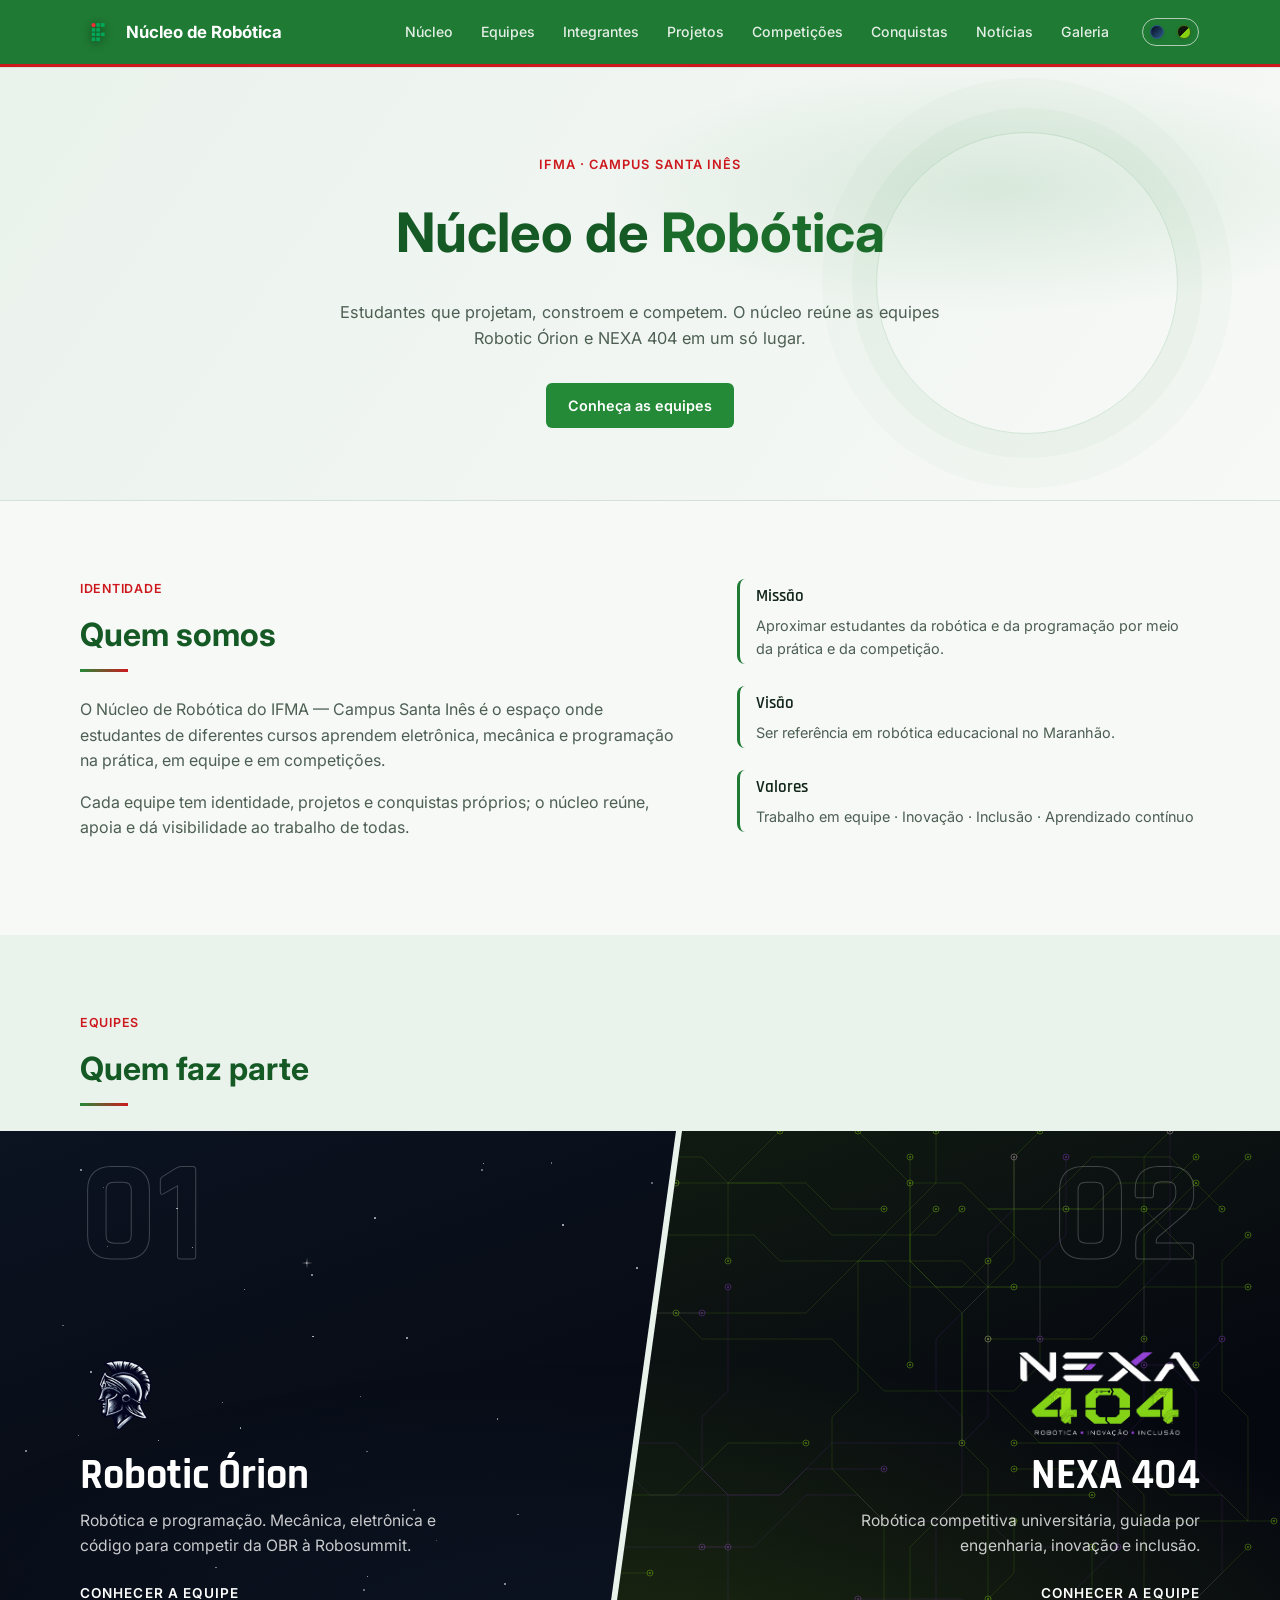
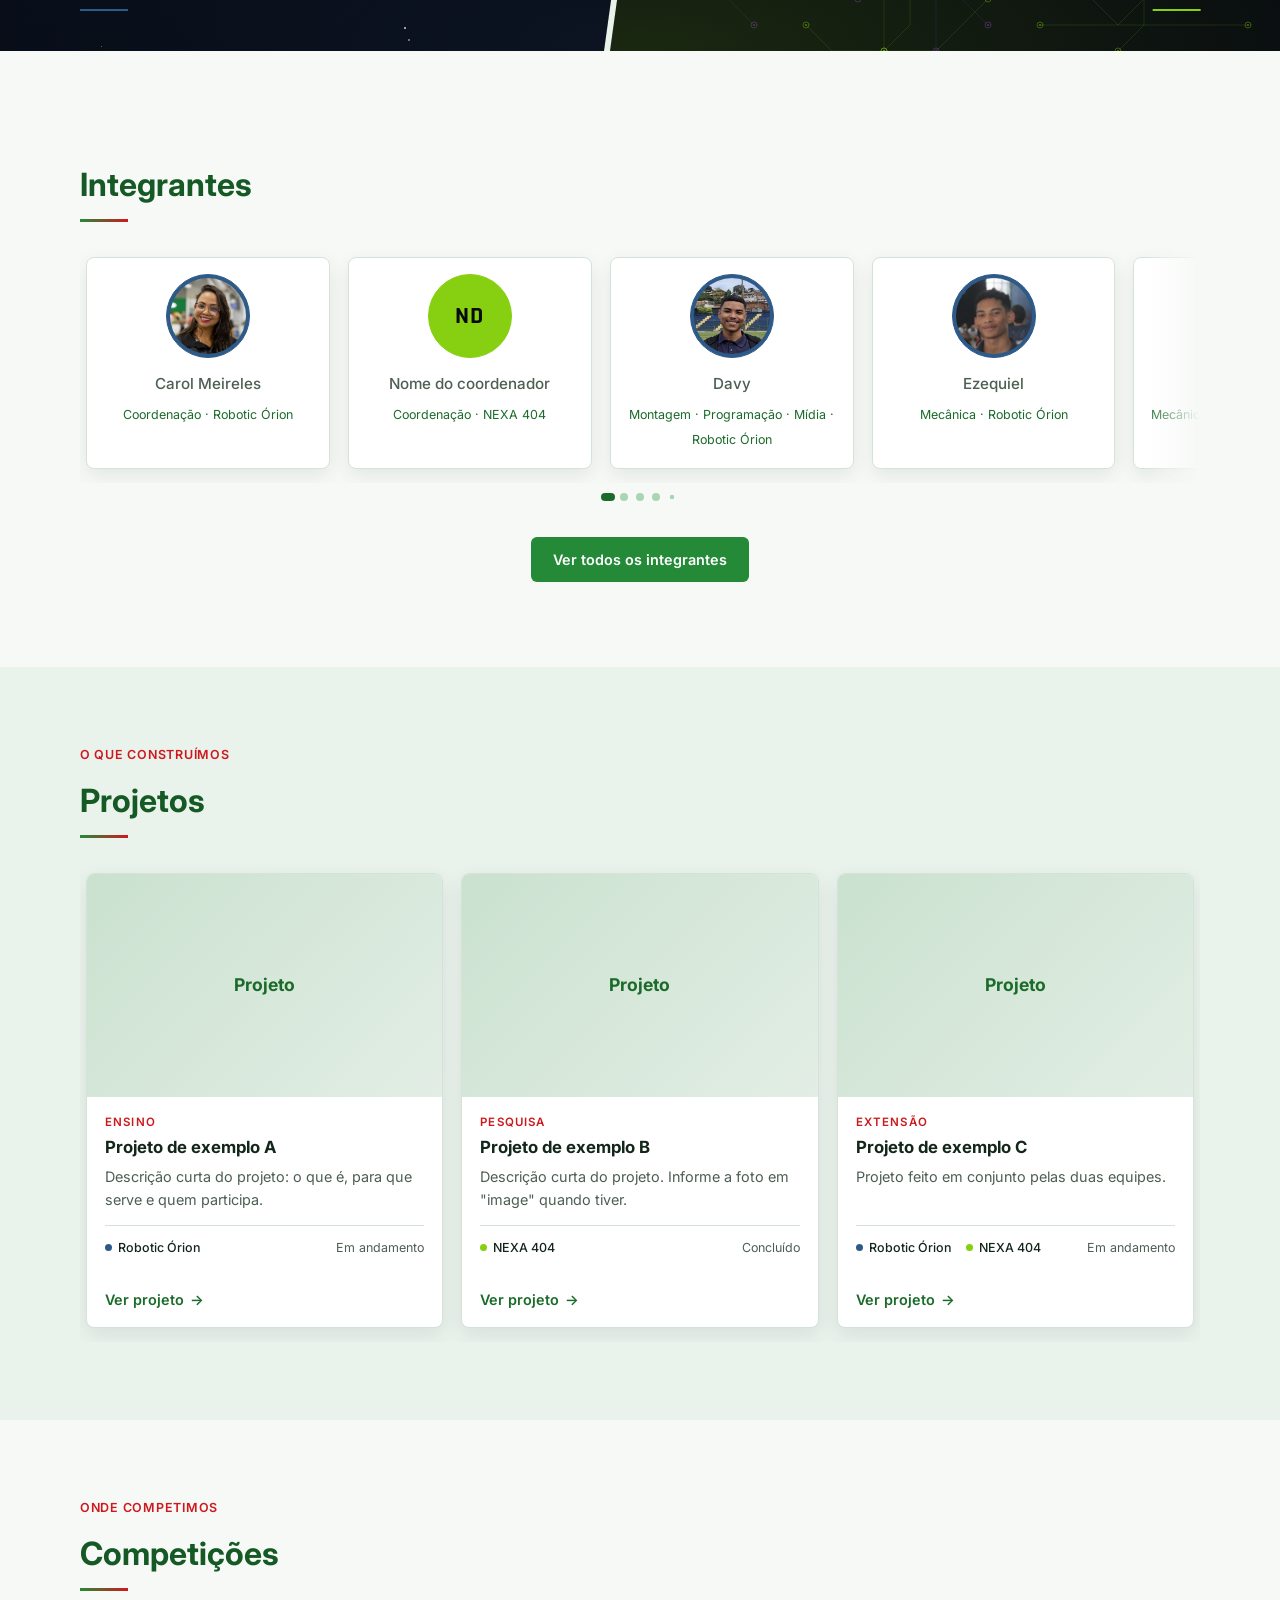
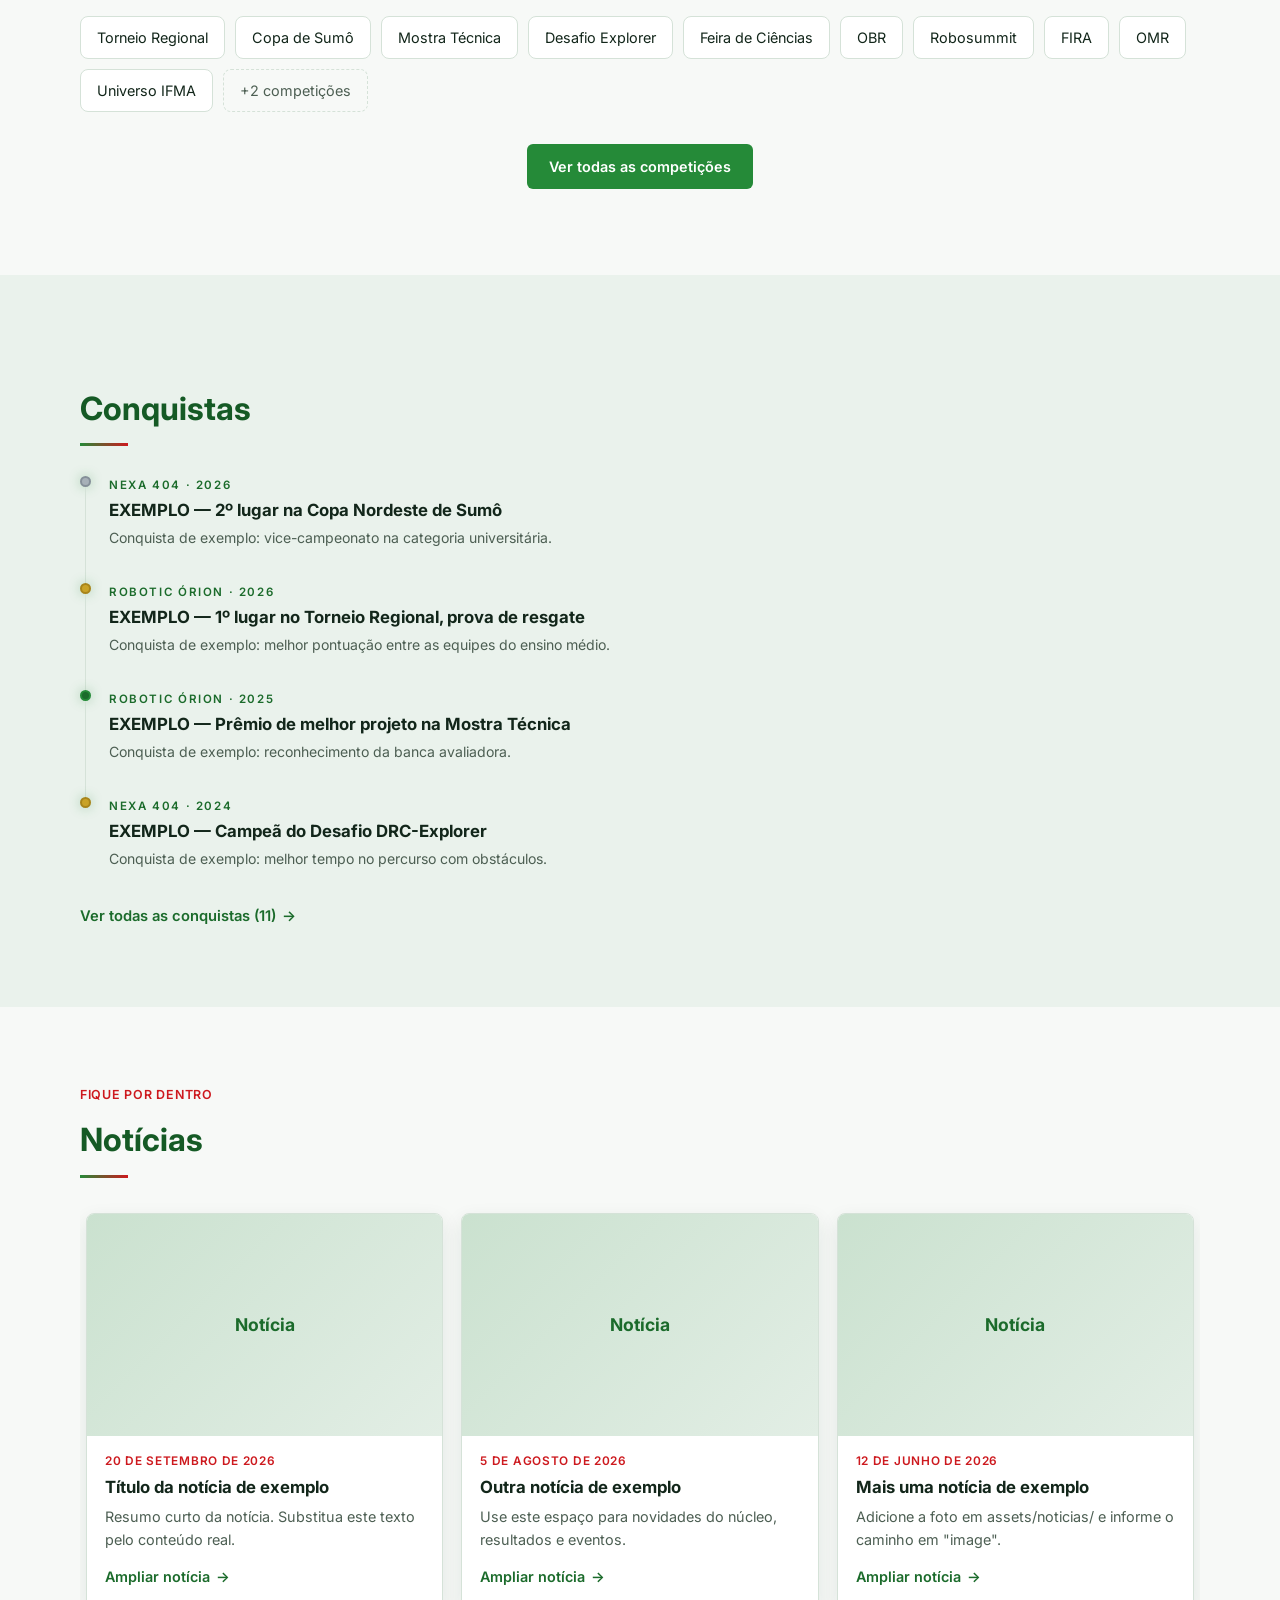
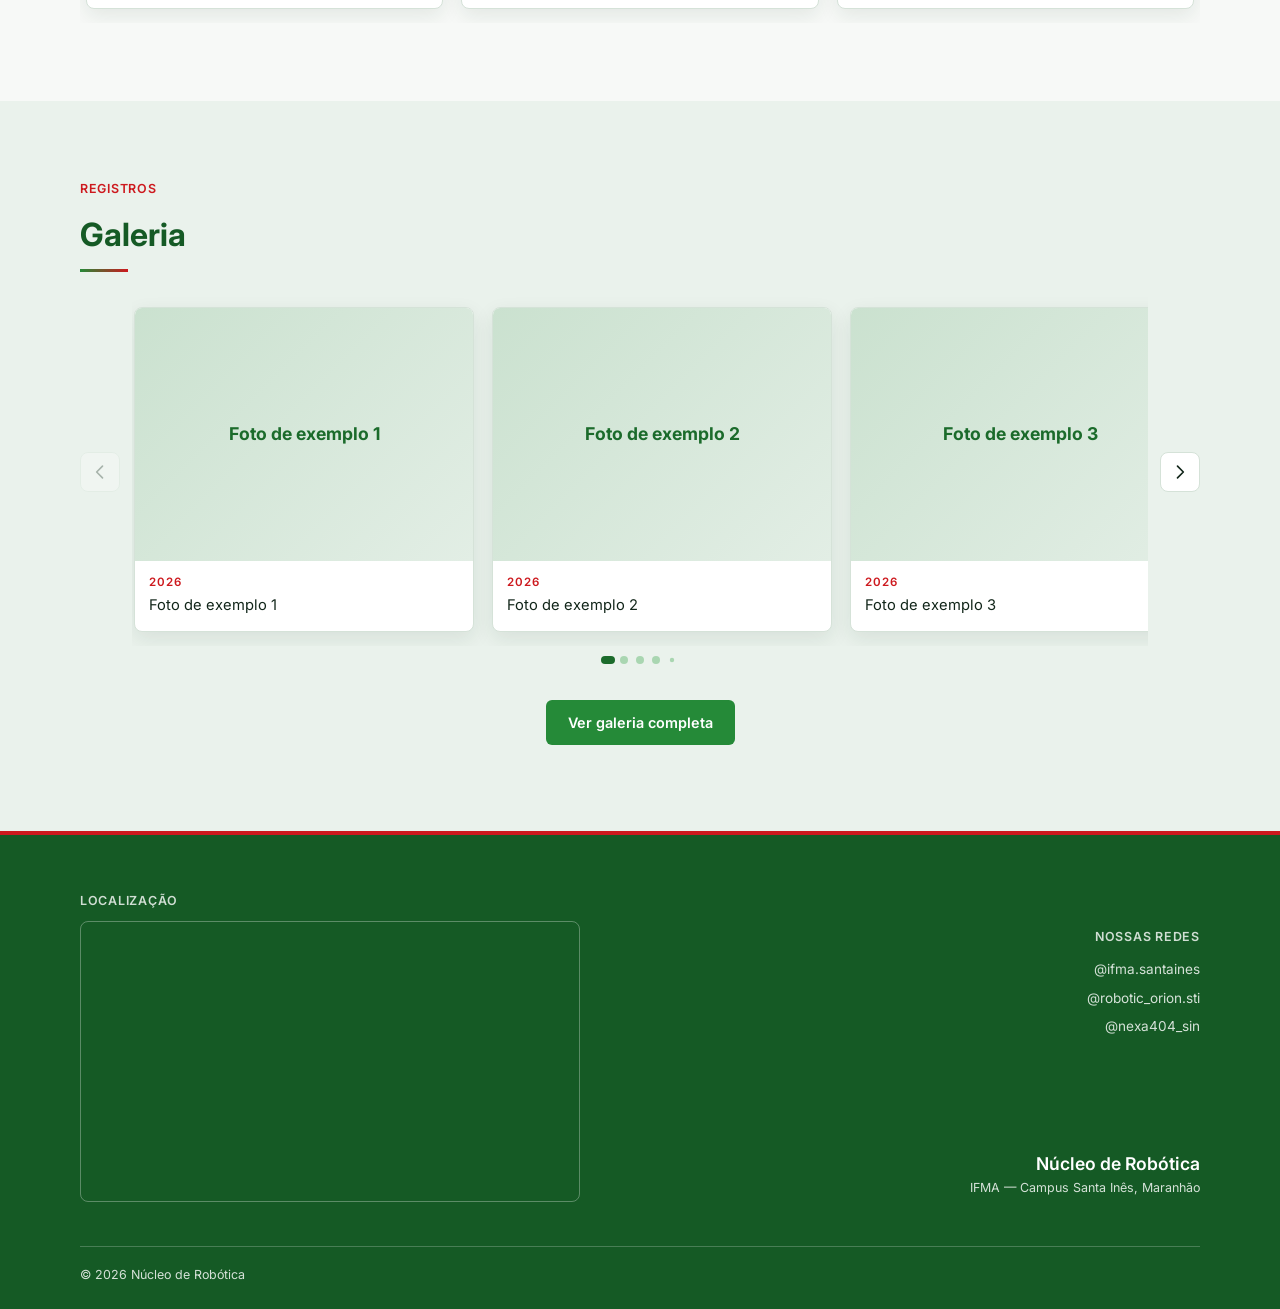
==== commit 6d7263b6: "redesign e motion redesign da pagina de equipes e deixando o sistema de estrelas e circuitos mais pr" ====
--- a/index.html
+++ b/index.html
@@ -14,7 +14,9 @@
   <link rel="stylesheet" href="styles/base.css">
   <link rel="stylesheet" href="styles/home.css">
   <link rel="stylesheet" href="styles/secoes.css">
+  <link rel="stylesheet" href="styles/equipes.css">
   <link rel="stylesheet" href="styles/polish.css">
+  <link rel="stylesheet" href="styles/motion.css">
   <link rel="stylesheet" href="styles/theme-switcher.css">
 </head>
 <body data-root="">
@@ -65,7 +67,6 @@
         </p>
         <div class="hero-ctas rise" style="--d:.24s">
           <a class="btn btn-primary" href="#equipes">Conheça as equipes</a>
-          <a class="btn btn-ghost" href="#competicoes">Ver competições</a>
         </div>
       </div>
     </section>
@@ -109,34 +110,13 @@
 
 
     <!-- EQUIPES -->
-    <section id="equipes" class="section section-alt">
+    <section id="equipes" class="section section-alt eq-section">
       <div class="wrap">
         <p class="eyebrow">Equipes</p>
         <h2>Quem faz parte</h2>
-
-        <div class="eq-grid">
-
-          <a class="eq-card" href="equipes/orion/index.html">
-            <div class="eq-art"><img src="assets/orion/logo_roundness.png" alt="Logo do Robotic Órion"></div>
-            <div class="eq-body">
-              <h3>Robotic Órion</h3>
-              <p>Robótica e programação. Mecânica, eletrônica e código para competir da OBR à Robosummit.</p>
-              <span class="eq-more">Conhecer a equipe →</span>
-            </div>
-          </a>
-
-          <a class="eq-card eq-nexa" href="equipes/nexa/index.html">
-            <div class="eq-art"><img src="assets/nexa/logo.png" alt="Logo da equipe NEXA 404"></div>
-            <div class="eq-body">
-              <h3>NEXA 404</h3>
-              <p>Robótica competitiva universitária, guiada por engenharia, inovação e inclusão.</p>
-              <span class="eq-more">Conhecer a equipe →</span>
-            </div>
-          </a>
-
-        </div>
-
-      </div>
+      </div>
+
+      <div class="eq-split" id="eq-split"></div>
     </section>
 
 
@@ -252,6 +232,10 @@
   <script src="data/data.js"></script>
   <script src="javascript/widgets.js"></script>
   <script src="javascript/render.js"></script>
+  <script src="javascript/stars.js"></script>
+  <script src="javascript/circuit.js"></script>
+  <script src="javascript/equipes.js"></script>
   <script src="javascript/common.js"></script>
+  <script src="javascript/motion.js"></script>
 </body>
 </html>
--- a/styles/base.css
+++ b/styles/base.css
@@ -217,7 +217,10 @@
    ========================================================= */
 
 .btn {
+  position: relative;
+  isolation: isolate;
   display: inline-block;
+  overflow: hidden;
 
   padding: 12px 24px;
 
@@ -231,40 +234,61 @@
   text-transform: uppercase;
 
   transition:
-    background-color 0.2s ease,
-    border-color 0.2s ease,
-    color 0.2s ease,
-    box-shadow 0.2s ease;
+    background-color 0.25s ease,
+    border-color 0.25s ease,
+    color 0.25s ease,
+    transform 0.15s ease;
+}
+
+.btn:active {
+  transform: translateY(1px);
 }
 
 .btn-primary {
   background: var(--accent);
 
   color: var(--on-accent);
-
-  box-shadow:
-    0 0 0 1px rgba(var(--accent-2-rgb), 0.15);
 }
 
 .btn-primary:hover {
   background: var(--accent-2);
 
   color: var(--on-accent);
-
-  box-shadow:
-    0 0 20px rgba(var(--accent-rgb), 0.22);
-}
-
+}
+
+/* O preenchimento entra da esquerda no hover; sem sombra nem brilho. */
 .btn-ghost {
+  --btn-fill: var(--accent);
+
   border: 1px solid var(--line);
 
   color: var(--ink);
 }
 
-.btn-ghost:hover {
-  border-color: var(--accent);
-
-  color: var(--accent-2);
+.btn-ghost::before {
+  position: absolute;
+  inset: 0;
+  z-index: -1;
+
+  background: var(--btn-fill);
+
+  content: '';
+
+  transform: scaleX(0);
+  transform-origin: left;
+  transition: transform 0.3s ease;
+}
+
+.btn-ghost:hover,
+.btn-ghost:focus-visible {
+  border-color: var(--btn-fill);
+
+  color: var(--on-accent);
+}
+
+.btn-ghost:hover::before,
+.btn-ghost:focus-visible::before {
+  transform: scaleX(1);
 }
 
 
@@ -802,9 +826,12 @@
 /* ---------- setas ---------- */
 
 .comp-btn {
+  display: grid;
   flex-shrink: 0;
+  place-items: center;
   width: 40px;
   height: 40px;
+  padding: 0;
 
   background: var(--bg-3);
   color: var(--ink);
@@ -812,11 +839,23 @@
   border: 1px solid var(--line);
   border-radius: var(--r);
 
-  font-size: 1.4rem;
-  line-height: 1;
   cursor: pointer;
 
   transition: border-color 0.2s ease, color 0.2s ease;
+}
+
+/* Setas desenhadas em SVG (dom.js: arrowButton), compartilhadas pelos carrosséis. */
+.comp-btn svg,
+.cd-btn svg,
+.lb-btn svg {
+  width: 20px;
+  height: 20px;
+
+  fill: none;
+  stroke: currentColor;
+  stroke-width: 2;
+  stroke-linecap: round;
+  stroke-linejoin: round;
 }
 
 .comp-btn:hover {
@@ -1001,7 +1040,9 @@
 
 /* lista de integrantes: uma fileira; passou do que cabe, arrasta (ver .drag-row).
    Com mais itens que colunas, o próximo cartão "espia" na borda (dica de arraste). */
-.team-grid {
+.team-grid,
+.news-grid,
+.proj-grid {
   --base: 4;       /* cartões inteiros visíveis */
   --peek: 0;       /* fração extra do próximo cartão, quando há mais (is-overflow) */
   --cols: calc(var(--base) + var(--peek));
@@ -1346,12 +1387,11 @@
   background: var(--member-team-color);
   border-radius: 50%;
   text-decoration: none;
-  transition: transform .18s ease, box-shadow .18s ease;
+  transition: transform .18s ease;
 }
 
 .member-profile-instagram:hover {
   transform: translateY(-2px);
-  box-shadow: 0 5px 14px rgba(var(--shadow-rgb), .22);
 }
 
 .member-deck {
@@ -1379,7 +1419,7 @@
   border: 2px solid var(--bg-2);
   border-radius: 50%;
   cursor: pointer;
-  transition: transform .16s ease, box-shadow .16s ease;
+  transition: transform .16s ease;
 }
 
 .member-deck-button[data-team="orion"] {
@@ -1410,8 +1450,7 @@
 .member-deck-button:focus-visible {
   z-index: 2;
   outline: none;
-  transform: translateY(-5px) scale(1.14);
-  box-shadow: 0 5px 14px rgba(var(--shadow-rgb), .3);
+  transform: translateY(-4px);
 }
 
 .member-deck-more {
@@ -1961,6 +2000,18 @@
   to   { opacity: 1; transform: none; }
 }
 
+/* Surgimento em sequência dos itens de uma listagem (dom.js: stagger).
+   Só o estado inicial é descrito: o final é o estilo normal do item, então
+   o hover continua livre para mover o cartão. */
+.stagger-in > * {
+  animation: surface 0.6s cubic-bezier(0.22, 0.7, 0.2, 1) backwards;
+  animation-delay: calc(120ms + min(var(--i, 0), 12) * 45ms);
+}
+
+@keyframes surface {
+  from { opacity: 0; transform: translateY(24px) scale(0.97); }
+}
+
 .footer-simple .footer-brand { order: 0; justify-content: flex-start; text-align: left; flex-direction: row-reverse; }
 
 /* =========================================================
@@ -2064,7 +2115,9 @@
 }
 
 
-.team-grid.is-overflow {
+.team-grid.is-overflow,
+.news-grid.is-overflow,
+.proj-grid.is-overflow {
   --peek: 0.3;
 }
 
--- a/styles/home.css
+++ b/styles/home.css
@@ -19,37 +19,6 @@
   radial-gradient(ellipse at 50% 0%, rgba(var(--accent-rgb), 0.14) 0%, rgba(var(--bg-rgb), 0) 65%); }
 .hero h1 { text-transform: none; }
 .hero .lede { max-width: 600px; }
-
-/* equipes */
-.eq-grid { display: grid; grid-template-columns: repeat(2, 1fr); gap: 22px; }
-.eq-card {
-  display: flex; flex-direction: column;
-  overflow: hidden;
-  background: var(--bg-3);
-  border: 1px solid var(--line);
-  border-radius: var(--r);
-  color: inherit;
-  transition: transform 0.25s ease, box-shadow 0.25s ease, border-color 0.25s ease;
-}
-.eq-card:hover {
-  transform: translateY(-4px);
-  border-color: var(--accent);
-  box-shadow: 0 12px 30px rgba(var(--shadow-rgb), 0.14);
-}
-.eq-art {
-  display: grid; place-items: center;
-  height: 150px;
-  background: #050A1F;
-}
-.eq-art img { height: 84px; width: auto; transition: transform 0.3s ease; }
-.eq-card:hover .eq-art img { transform: scale(1.06); }
-.eq-nexa .eq-art { background: #08090C; }
-.eq-nexa .eq-art img { height: 96px; }
-.eq-body { padding: 22px 24px 24px; }
-.eq-body h3 { margin-bottom: 8px; color: var(--ink); font-size: 1.35rem; }
-.eq-body p { font-size: 0.92rem; }
-.eq-more { color: var(--accent-2); font-family: 'Rajdhani', sans-serif; font-weight: 700; letter-spacing: 0.04em; }
-.eq-card:hover .eq-more { text-decoration: underline; }
 
 /* competições em chips */
 .chips { display: flex; flex-wrap: wrap; gap: 10px; margin: 0; padding: 0; list-style: none; }
@@ -83,15 +52,7 @@
 }
 .empty p { margin: 0; }
 
-@media (max-width: 860px) { .eq-grid { grid-template-columns: 1fr; } }
-
 @media (max-width: 600px) {
-  .eq-grid { gap: 14px; }
-  .eq-art { height: 112px; }
-  .eq-art img { max-width: 76%; max-height: 72px; object-fit: contain; }
-  .eq-nexa .eq-art img { max-height: 82px; }
-  .eq-body { padding: 17px 18px 19px; }
-  .eq-body h3 { font-size: 1.2rem; }
   .chips { gap: 7px; }
   .chips li { font-size: .82rem; }
   .chips a { padding: 8px 12px; }
@@ -237,19 +198,14 @@
   text-transform: none;
 }
 
-.btn-primary { box-shadow: none; }
-.btn-primary:hover { box-shadow: none; }
-
 .btn-ghost {
+  --btn-fill: var(--ifma-green);
   border-color: var(--ifma-green);
   color: var(--ifma-green);
 }
 
-.btn-ghost:hover {
-  background: var(--ifma-green);
-  border-color: var(--ifma-green);
-  color: #FFFFFF;
-}
+.btn-ghost:hover,
+.btn-ghost:focus-visible { color: #FFFFFF; }
 
 /* ---------- home: topo chapado em vez de brilho ---------- */
 
@@ -301,7 +257,6 @@
 
 /* ---------- cartões planos (sem pulo no hover) ---------- */
 
-.eq-card,
 .comp-card,
 .area-card,
 .cp-card,
@@ -309,7 +264,6 @@
   box-shadow: none;
 }
 
-.eq-card:hover,
 .comp-card:hover,
 .cp-card:hover,
 .mem-card:hover,
@@ -321,14 +275,11 @@
 }
 
 .cp-card:hover .cp-media img { transform: none; }
-.eq-card:hover .eq-art img { transform: none; }
 
 .comp-card::before { height: 3px; background: var(--accent-soft); }
 
-.eq-body h3,
 .comp-card h3 { font-size: 1.1rem; }
 
-.eq-more,
 .comp-more {
   font-family: 'Inter', sans-serif;
   font-weight: 600;
@@ -343,8 +294,12 @@
 
 .cp-row b { font-weight: 600; }
 
-.pillar { outline: 0; border-left: 3px solid var(--ifma-green); padding: 4px 0 4px 16px; }
-.pillar:hover { padding-inline: 0 0; padding-left: 16px; }
+.pillar { outline: 0; border-left: 3px solid var(--ifma-green); padding: 4px 0 4px 16px;
+transition: border-left .1s;
+}
+.pillar:hover { padding-inline: 0 0; padding-left: 16px; 
+  border-left: 5px solid var(--ifma-green)
+}
 
 /* ---------- filtros ---------- */
 
--- a/styles/secoes.css
+++ b/styles/secoes.css
@@ -3,11 +3,10 @@
 
 /* ---------- notícias e projetos ---------- */
 
+/* Fileiras arrastáveis: a mecânica (colunas, espiada, gap) vem de .team-grid em base.css. */
 .news-grid,
 .proj-grid {
-  display: grid;
-  grid-template-columns: repeat(auto-fill, minmax(260px, 1fr));
-  gap: 18px;
+  --base: 3;
 }
 
 .news-card,
@@ -115,40 +114,52 @@
   font-weight: 600;
 }
 
-.proj-tags {
+/* Tipo do projeto acima do título; equipes e situação numa linha de texto, sem caixas. */
+.proj-kicker {
+  color: var(--accent-soft);
+  font-size: 0.72rem;
+  font-weight: 600;
+  letter-spacing: 0.1em;
+  text-transform: uppercase;
+}
+
+.proj-meta {
   display: flex;
   flex-wrap: wrap;
-  gap: 6px;
+  align-items: center;
+  gap: 4px 14px;
 
   margin-top: auto;
-  padding-top: 10px;
-}
-
-.proj-tag {
+  padding-top: 12px;
+  border-top: 1px solid var(--line);
+
+  color: var(--muted);
+  font-size: 0.78rem;
+}
+
+.proj-body p { margin-bottom: 8px; }
+
+.proj-team {
   display: inline-flex;
   align-items: center;
   gap: 6px;
 
-  padding: 3px 9px;
-
-  border: 1px solid var(--line);
-  border-radius: var(--r);
-
   color: var(--ink);
-  font-size: 0.74rem;
   font-weight: 500;
 }
 
-.proj-tag i {
-  width: 8px;
-  height: 8px;
+.proj-team::before {
+  width: 7px;
+  height: 7px;
+
   background: var(--dot, var(--accent));
+  border-radius: 50%;
+
+  content: '';
 }
 
 .proj-status {
-  background: rgba(var(--accent-rgb), 0.1);
-  border-color: var(--accent-dim);
-  color: var(--accent-2);
+  margin-left: auto;
 }
 
 
@@ -355,6 +366,8 @@
 .lb-btn {
   position: absolute;
 
+  display: grid;
+  place-items: center;
   width: 44px;
   height: 44px;
   padding: 0;
@@ -410,6 +423,7 @@
 .project-detail-status:empty { display: none; }
 .project-scroll { display: inline-flex; align-items: center; gap: 10px; margin-top: 42px; color: #fff; font-weight: 600; }
 .project-scroll span { display: grid; width: 28px; height: 28px; place-items: center; border: 1px solid rgba(255,255,255,.55); border-radius: 50%; }
+.project-scroll span::before { width: 7px; height: 7px; border-right: 2px solid currentColor; border-bottom: 2px solid currentColor; content: ''; transform: translateY(-2px) rotate(45deg); }
 .project-story { padding-block: clamp(54px, 8vw, 100px); }
 .project-layout { display: grid; grid-template-columns: minmax(0, 1.15fr) minmax(280px, .85fr); gap: clamp(32px, 7vw, 88px); align-items: center; }
 .project-detail-media { position: relative; display: grid; min-height: 220px; max-height: 560px; aspect-ratio: 4 / 3; place-items: center; overflow: hidden; margin: 28px 0; border: 1px solid var(--line); border-radius: var(--r); background: var(--bg-2); box-shadow: 0 24px 55px rgba(20,60,30,.12); color: var(--accent-2); font: 700 1.5rem 'Rajdhani', sans-serif; }
@@ -435,7 +449,7 @@
 @media (max-width: 760px) { .project-layout { grid-template-columns: 1fr; } .project-hero::after { width: 190px; height: 190px; right: -80px; top: 25%; } }
 
 @media (max-width: 600px) {
-  .news-grid, .proj-grid { grid-template-columns: 1fr; gap: 14px; }
+  .news-grid, .proj-grid { --base: 1; --gap: 14px; }
   .news-body, .proj-body { padding: 14px 16px 18px; }
   .gallery-collection { grid-template-columns: 1fr; gap: 16px; }
   .gallery-collection .gal-item { max-width: 480px; justify-self: center; }
--- a/styles/equipes.css
+++ b/styles/equipes.css
@@ -0,0 +1,304 @@
+/* =========================================================
+   SEÇÃO EQUIPES (home)
+
+   Dois painéis separados por uma diagonal. No desktop os painéis têm
+   tamanho FIXO (camadas sobrepostas) e só a diagonal desliza sobre o outro
+   lado no hover/foco — nada é redimensionado, então os efeitos (circuito,
+   estrelas) não são reconstruídos. A entrada e os efeitos de
+   estrelas/circuitos começam quando a seção aparece (equipes.js).
+   ========================================================= */
+
+.section.eq-section { padding-bottom: 0; overflow: hidden; }
+
+.eq-split {
+  --slant: 72px;            /* inclinação da diagonal */
+  --gap: 6px;               /* respiro entre os painéis, medido na horizontal */
+  --pad: 36px;              /* distância do texto até a diagonal */
+  --edge: max(24px, calc((100vw - var(--max)) / 2));   /* alinha o texto ao resto do site */
+
+  display: flex;
+  height: clamp(420px, 44vw, 520px);
+  margin-top: 8px;
+}
+
+.eq-panel {
+  position: relative;
+  isolation: isolate;
+  display: flex;
+  flex: 1 1 0;
+  flex-direction: column;
+  justify-content: flex-end;
+  min-width: 0;
+  padding-block: 40px;
+  overflow: hidden;
+
+  background: linear-gradient(160deg, color-mix(in srgb, var(--team) 14%, #060810), #060810 72%);
+  color: #FFFFFF;
+
+}
+
+.eq-panel:first-child {
+  padding-right: calc(var(--slant) + var(--pad));
+  padding-left: var(--edge);
+  clip-path: polygon(0 0, 100% 0, calc(100% - var(--slant)) 100%, 0 100%);
+  --from-x: -8%;
+}
+
+.eq-panel:last-child {
+  align-items: flex-end;
+  margin-left: calc(var(--gap) - var(--slant));
+  padding-right: var(--edge);
+  padding-left: calc(var(--slant) + var(--pad));
+  clip-path: polygon(var(--slant) 0, 100% 0, 100% 100%, 0 100%);
+  text-align: right;
+  --from-x: 8%;
+}
+
+.eq-panel:focus-visible {
+  outline: 3px solid #FFFFFF;
+  outline-offset: -8px;
+}
+
+/* camadas: efeito, cor da equipe, véu (recuo), numeral, conteúdo */
+.eq-effect {
+  position: absolute;
+  inset: 0;
+  z-index: 0;
+  width: 100%;
+  height: 100%;
+  opacity: 0;
+  pointer-events: none;
+  transition: opacity 1.2s ease 0.3s;
+}
+
+.eq-split.is-seen .eq-effect { opacity: 1; }
+
+.eq-panel::before,
+.eq-panel::after {
+  position: absolute;
+  inset: 0;
+  content: '';
+  pointer-events: none;
+  transition: opacity 0.5s ease;
+}
+
+.eq-panel::before {
+  z-index: 1;
+  background: radial-gradient(90% 80% at 50% 100%, var(--team), transparent 70%);
+  opacity: 0.16;
+}
+
+.eq-panel::after {
+  z-index: 2;
+  background: #05060A;
+  opacity: 0;
+}
+
+.eq-index {
+  position: absolute;
+  top: 14px;
+  left: var(--edge);
+  z-index: 3;
+
+  color: transparent;
+  font-family: 'Rajdhani', sans-serif;
+  font-size: clamp(5rem, 12vw, 9rem);
+  font-weight: 700;
+  line-height: 1;
+  -webkit-text-stroke: 1px rgba(255, 255, 255, 0.22);
+
+  transition: -webkit-text-stroke-color 0.4s ease;
+}
+
+.eq-panel:last-child .eq-index { right: var(--edge); left: auto; }
+
+.eq-content {
+  position: relative;
+  z-index: 4;
+}
+
+.eq-logo {
+  display: block;
+  width: auto;
+  max-width: 60%;
+  height: 84px;
+  margin-bottom: 18px;
+  object-fit: contain;
+  transition: transform 0.5s cubic-bezier(0.22, 0.7, 0.2, 1);
+}
+
+.eq-panel:last-child .eq-logo { margin-left: auto; }
+
+.eq-content h3 {
+  margin: 0 0 10px;
+  color: #FFFFFF;
+  font-family: 'Rajdhani', sans-serif;
+  font-size: clamp(1.8rem, 3.4vw, 2.6rem);
+  line-height: 1.05;
+}
+
+.eq-content p {
+  max-width: 36ch;
+  margin: 0 0 22px;
+  color: rgba(255, 255, 255, 0.78);
+  font-size: 0.98rem;
+}
+
+.eq-panel:last-child .eq-content p { margin-left: auto; }
+
+.eq-cta {
+  position: relative;
+  display: inline-block;
+  padding-bottom: 6px;
+
+  font-size: 0.85rem;
+  font-weight: 600;
+  letter-spacing: 0.08em;
+  text-transform: uppercase;
+}
+
+.eq-cta::after {
+  position: absolute;
+  right: 0;
+  bottom: 0;
+  left: 0;
+  height: 2px;
+  background: var(--team);
+  content: '';
+  transform: scaleX(0.3);
+  transform-origin: left;
+  transition: transform 0.4s ease;
+}
+
+.eq-panel:last-child .eq-cta::after { transform-origin: right; }
+
+/* ---------- destaque ---------- */
+
+.eq-panel:is(:hover, :focus-visible)::before { opacity: 0.42; }
+.eq-panel:is(:hover, :focus-visible) .eq-index { -webkit-text-stroke-color: var(--team); }
+.eq-panel:is(:hover, :focus-visible) .eq-logo { transform: scale(1.07); }
+.eq-panel:is(:hover, :focus-visible) .eq-cta::after { transform: scaleX(1); }
+
+.eq-split:has(.eq-panel:is(:hover, :focus-visible)) .eq-panel:not(:is(:hover, :focus-visible))::after {
+  opacity: 0.5;
+}
+
+/* ---------- entrada e efeitos só com a seção visível ---------- */
+
+.eq-split:not(.is-seen) .eq-panel { opacity: 0; }
+
+.eq-split.is-seen .eq-panel {
+  animation: eq-slide 0.9s cubic-bezier(0.22, 0.7, 0.2, 1) backwards;
+}
+
+.eq-split.is-seen .eq-content > * {
+  animation: surface 0.7s cubic-bezier(0.22, 0.7, 0.2, 1) backwards;
+}
+
+.eq-split.is-seen .eq-content > :nth-child(1) { animation-delay: 0.35s; }
+.eq-split.is-seen .eq-content > :nth-child(2) { animation-delay: 0.45s; }
+.eq-split.is-seen .eq-content > :nth-child(3) { animation-delay: 0.55s; }
+.eq-split.is-seen .eq-content > :nth-child(4) { animation-delay: 0.65s; }
+
+.eq-split:not(.is-live) .star,
+.eq-split:not(.is-live) .starfield::before,
+.eq-split:not(.is-live) .starfield::after { animation-play-state: paused; }
+
+@keyframes eq-slide {
+  from { opacity: 0; transform: translateX(var(--from-x)); }
+}
+
+/* ---------- desktop: diagonal desliza, painéis não mudam de tamanho ---------- */
+
+@property --cut {
+  syntax: '<percentage>';
+  inherits: true;
+  initial-value: 50%;
+}
+
+@media (min-width: 861px) {
+  .eq-split {
+    --cut: 50%;                    /* posição da diagonal (no meio da altura) */
+    position: relative;
+    display: block;
+    transition: --cut 0.55s cubic-bezier(0.22, 0.7, 0.2, 1);
+  }
+
+  .eq-split:has(.eq-panel:first-child:is(:hover, :focus-visible)) { --cut: 57%; }
+  .eq-split:has(.eq-panel:last-child:is(:hover, :focus-visible)) { --cut: 43%; }
+
+  .eq-panel {
+    position: absolute;
+    inset: 0;
+    margin: 0;
+  }
+
+  .eq-panel:first-child {
+    padding-right: calc(50% + var(--slant) / 2 + var(--pad));
+    clip-path: polygon(
+      0 0,
+      calc(var(--cut) + var(--slant) / 2) 0,
+      calc(var(--cut) - var(--slant) / 2) 100%,
+      0 100%
+    );
+    --from-x: -2%;
+  }
+
+  .eq-panel:last-child {
+    margin: 0;
+    padding-left: calc(50% + var(--slant) / 2 + var(--pad));
+    clip-path: polygon(
+      calc(var(--cut) + var(--slant) / 2 + var(--gap)) 0,
+      100% 0,
+      100% 100%,
+      calc(var(--cut) - var(--slant) / 2 + var(--gap)) 100%
+    );
+    --from-x: 2%;
+  }
+}
+
+/* ---------- telas menores ---------- */
+
+@media (max-width: 1100px) {
+  .eq-split { --slant: 48px; --pad: 22px; }
+}
+
+/* Em coluna a diagonal passa a ser horizontal. */
+@media (max-width: 860px) {
+  .eq-split {
+    --slant: 36px;
+    --pad: 28px;
+    --edge: 24px;
+    flex-direction: column;
+    height: auto;
+  }
+
+  .eq-panel {
+    flex: none;
+    min-height: 300px;
+  }
+
+  .eq-panel:first-child {
+    padding: 40px var(--edge) calc(var(--slant) + var(--pad));
+    clip-path: polygon(0 0, 100% 0, 100% calc(100% - var(--slant)), 0 100%);
+    --from-x: -8%;
+  }
+
+  .eq-panel:last-child {
+    align-items: flex-start;
+    margin: calc(var(--gap) - var(--slant)) 0 0;
+    padding: calc(var(--slant) + var(--pad)) var(--edge) 40px;
+    clip-path: polygon(0 var(--slant), 100% 0, 100% 100%, 0 100%);
+    text-align: left;
+  }
+
+  .eq-panel:last-child .eq-logo,
+  .eq-panel:last-child .eq-content p { margin-left: 0; }
+  .eq-panel:last-child .eq-cta::after { transform-origin: left; }
+  .eq-index,
+  .eq-panel:last-child .eq-index {
+    right: var(--edge);
+    left: auto;
+    font-size: 5rem;
+  }
+}
--- a/styles/polish.css
+++ b/styles/polish.css
@@ -6,9 +6,7 @@
 
 .site-header { box-shadow: 0 8px 24px rgba(var(--shadow-rgb), .14); }
 .main-nav a { border-radius: 5px; transition: background-color .2s ease, color .2s ease; }
-.btn { border-radius: 6px; transition: transform .2s ease, box-shadow .2s ease, background-color .2s ease; }
-.btn-primary { box-shadow: 0 8px 20px rgba(var(--accent-rgb), .18); }
-.btn-primary:hover { transform: translateY(-2px); box-shadow: 0 12px 26px rgba(var(--accent-rgb), .26); }
+.btn { border-radius: 6px; }
 
 /* IFMA: abertura clara, editorial e com geometria discreta. */
 body:not([data-team]):not([data-context-team]) .hero {
@@ -89,7 +87,6 @@
 body[data-team] .eyebrow { color: var(--accent-soft); }
 
 /* Cartões: leve profundidade e detalhes de interação, sem arredondamento excessivo. */
-.eq-card,
 .comp-card,
 .area-card,
 .cp-card,
@@ -103,7 +100,6 @@
   transition: transform .22s ease, border-color .22s ease, box-shadow .22s ease, background-color .22s ease;
 }
 
-.eq-card:hover,
 .comp-card:hover,
 .area-card:hover,
 .cp-card:hover,
@@ -120,8 +116,7 @@
 }
 
 .comp-card::before { border-radius: 8px 8px 0 0; }
-.cp-card:hover .cp-media img,
-.eq-card:hover .eq-art img { transform: scale(1.035); }
+.cp-card:hover .cp-media img { transform: scale(1.035); }
 .project-detail-media { border-radius: 8px; }
 .project-related-card { border-radius: 8px; }
 .gal-item { overflow: hidden; }
@@ -178,6 +173,29 @@
 }
 
 @media (prefers-reduced-motion: reduce) {
-  .main-nav a, .btn, .eq-card, .comp-card, .area-card, .cp-card,
+  .main-nav a, .btn, .comp-card, .area-card, .cp-card,
   .mem-card, .news-card, .proj-card, .project-related-card, .gal-item { transition: none; }
 }
+
+
+/* ---------- listas que crescem: "ver todas", "+N" e "mostrar mais" ---------- */
+
+.list-more {
+  display: inline-block;
+  margin-top: 6px;
+  color: var(--accent-2);
+  font-size: 0.92rem;
+  font-weight: 600;
+}
+.list-more::after { content: '→'; display: inline-block; margin-left: 6px; transition: transform .3s cubic-bezier(.22,.7,.2,1); }
+.list-more:hover::after { transform: translateX(4px); }
+
+.list-more-btn { display: block; margin: 26px auto 0; }
+.list-more-btn[hidden] { display: none; }
+
+.chips li.chip-more { background: transparent; border-style: dashed; color: var(--muted); }
+
+/* marcador da conquista: ouro, prata e bronze, discretos */
+.tl-dot[data-place="1"] { background: #C9A227; border-color: #A8841A; }
+.tl-dot[data-place="2"] { background: #A7B0B8; border-color: #858F99; }
+.tl-dot[data-place="3"] { background: #B4793F; border-color: #94602F; }
--- a/styles/motion.css
+++ b/styles/motion.css
@@ -0,0 +1,192 @@
+/* =========================================================
+   MOVIMENTO — animações suaves e discretas
+   Entrada ao rolar (fade + leve subida), sublinhado dos títulos,
+   cabeçalho que ganha sombra ao rolar e microtransições de links/botões.
+   Tudo desligado com "reduzir movimento". Sem brilho nem efeitos fortes.
+   ========================================================= */
+
+:root {
+  --ease: cubic-bezier(0.22, 0.7, 0.2, 1);
+  --t-fast: 0.2s;
+  --t-med: 0.55s;
+}
+
+/* ---------- entrada ao rolar (motion.js liga .js-motion) ---------- */
+
+.js-motion [data-reveal] {
+  opacity: 0;
+  transform: translateY(18px);
+  transition: opacity var(--t-med) var(--ease), transform var(--t-med) var(--ease);
+  transition-delay: var(--rd, 0ms);
+}
+
+.js-motion [data-reveal].is-in {
+  opacity: 1;
+  transform: none;
+}
+
+/* título: o traço do sublinhado cresce quando o bloco aparece */
+.js-motion .section h2[data-reveal]::after {
+  width: 0;
+  transition: width 0.7s var(--ease) 0.25s;
+}
+.js-motion .section h2[data-reveal].is-in::after { width: 48px; }
+
+/* ---------- cabeçalho ---------- */
+
+.site-header {
+  transition: box-shadow 0.3s ease, background-color 0.3s ease;
+}
+.site-header:not(.is-scrolled) { box-shadow: 0 1px 0 rgba(var(--shadow-rgb), 0.08); }
+.site-header.is-scrolled { box-shadow: 0 8px 24px rgba(var(--shadow-rgb), 0.14); }
+
+.brand img { transition: transform 0.35s var(--ease); }
+.brand:hover img { transform: scale(1.05); }
+
+/* links do menu: sublinhado que desliza */
+.main-nav a { position: relative; }
+.main-nav a::after {
+  position: absolute;
+  right: 12px;
+  bottom: 4px;
+  left: 12px;
+  height: 2px;
+  background: var(--accent);
+  border-radius: 2px;
+  content: '';
+  transform: scaleX(0);
+  transform-origin: left;
+  transition: transform 0.3s var(--ease);
+  pointer-events: none;
+}
+@media (min-width: 861px) {
+  .main-nav a:hover::after,
+  .main-nav a:focus-visible::after { transform: scaleX(1); }
+}
+
+/* ---------- botões e links ---------- */
+
+.btn {
+  transition: transform var(--t-fast) ease, background-color var(--t-fast) ease,
+    border-color var(--t-fast) ease, color var(--t-fast) ease, box-shadow var(--t-fast) ease;
+}
+.btn:hover { transform: translateY(-1px); }
+.btn:active { transform: translateY(0); }
+
+main a:not([class]) {
+  text-decoration-color: transparent;
+  transition: color var(--t-fast) ease, text-decoration-color var(--t-fast) ease;
+}
+main a:not([class]):hover { text-decoration-color: currentColor; }
+
+/* ---------- cartões e imagens ---------- */
+
+.comp-card, .area-card, .cp-card, .mem-card, .news-card, .proj-card,
+.project-related-card, .gal-item, .pillar {
+  transition-timing-function: var(--ease);
+}
+
+.proj-card img, .news-card img, .gal-item img, .mem-card img, .project-related-card img {
+  transition: transform 0.6s var(--ease);
+}
+.proj-card:hover img, .news-card:hover img, .gal-item:hover img,
+.project-related-card:hover img { transform: scale(1.035); }
+
+.pillar { transition: transform 0.3s var(--ease), border-color 0.3s ease, background-color 0.3s ease; }
+.pillar:hover { transform: translateY(-3px); }
+
+/* ---------- carrosséis: setas e bolinhas ---------- */
+
+.comp-dot { transition: transform 0.25s var(--ease), background-color 0.25s ease, opacity 0.25s ease; }
+
+/* ---------- transição entre páginas (navegadores que suportam) ---------- */
+
+@view-transition { navigation: auto; }
+::view-transition-old(root) { animation: 0.18s ease both vt-out; }
+::view-transition-new(root) { animation: 0.28s ease both vt-in; }
+@keyframes vt-out { to { opacity: 0; } }
+@keyframes vt-in { from { opacity: 0; } }
+
+/* =========================================================
+   HOVER UNIFICADO
+   Uma só linguagem para todos os cartões e links: sobe poucos px, sombra
+   suave, imagem com zoom leve e setas que deslizam. Sem rotações, sem
+   mudança de tamanho/espaçamento (nada empurra o layout) e sem brilho.
+   ========================================================= */
+
+.comp-card, .area-card, .cp-card, .mem-card, .news-card[role="group"],
+a.proj-card, .project-related-card, .gal-item, .chips li {
+  transition: transform 0.35s var(--ease), box-shadow 0.35s var(--ease),
+    border-color 0.25s ease, background-color 0.25s ease;
+}
+
+.cp-media, .news-media, .proj-media, .gal-media { overflow: hidden; }
+.cp-media img, .news-media img, .proj-media img, .gal-media img {
+  transition: transform 0.7s var(--ease);
+  will-change: transform;
+}
+
+/* pilares: antes mudavam padding/borda (o texto "pulava"); agora só deslizam */
+.pillar { padding-left: 16px; border-left-width: 3px; outline: 0; transition: transform 0.35s var(--ease), border-color 0.25s ease; }
+
+/* "Ver detalhes" / "Ver projeto" / "Ampliar notícia" ganham uma seta */
+.comp-more::after, .card-more::after {
+  display: inline-block;
+  margin-left: 6px;
+  content: '→';
+  transition: transform 0.3s var(--ease);
+}
+
+a.comp-card:hover .comp-more, .comp-card-link:hover .comp-more { text-decoration: none; }
+
+.gal-zoom { transform: translateY(6px); transition: opacity 0.25s ease, transform 0.3s var(--ease); }
+.gal-item:hover .gal-zoom, .gal-item:focus-visible .gal-zoom { transform: none; }
+
+.comp-btn { transition: border-color 0.2s ease, color 0.2s ease, background-color 0.2s ease, transform 0.2s var(--ease), opacity 0.2s ease; }
+.comp-btn:not(:disabled):active { transform: scale(0.94); }
+
+.footer-links a { background: linear-gradient(currentColor, currentColor) 0 100% / 0 1px no-repeat; transition: color 0.2s ease, background-size 0.3s var(--ease); }
+.footer-links a:hover { background-size: 100% 1px; text-decoration: none; }
+
+@media (hover: hover) {
+  .comp-card:hover, .area-card:hover, .cp-card:hover, .mem-card:hover,
+  .news-card[role="group"]:hover, .news-card[role="group"]:focus-visible,
+  a.proj-card:hover, a.proj-card:focus-visible,
+  .project-related-card:hover, .project-related-card:focus-visible,
+  .gal-item:hover {
+    transform: translateY(-3px);
+    box-shadow: 0 12px 26px rgba(var(--shadow-rgb), 0.12);
+  }
+
+  .chips li:hover { transform: translateY(-2px); box-shadow: 0 6px 14px rgba(var(--shadow-rgb), 0.10); }
+
+  .cp-card:hover .cp-media img,
+  .news-card:hover .news-media img, .news-card:focus-visible .news-media img,
+  a.proj-card:hover .proj-media img, a.proj-card:focus-visible .proj-media img,
+  .gal-item:hover .gal-media img { transform: scale(1.04); }
+
+  .pillar:hover { padding-left: 16px; border-left-width: 3px; transform: translateX(4px); }
+
+  .comp-card:hover .comp-more::after,
+  a.proj-card:hover .card-more::after,
+  .news-card:hover .card-more::after { transform: translateX(4px); }
+
+  /* ícones: sem giro, só um leve movimento */
+  .area-card:hover img { transform: translateY(-2px) scale(1.06); }
+  .mem-card:hover .member-role-icon { transform: scale(1.08); box-shadow: 0 5px 12px rgba(var(--shadow-rgb), 0.22); }
+  .brand:hover img { transform: scale(1.05); }
+  a.team-card:hover .avatar { box-shadow: 0 0 0 3px rgba(var(--accent-rgb), 0.28); }
+}
+
+.area-card img, .mem-card .avatar, a.team-card .avatar { transition: transform 0.35s var(--ease), box-shadow 0.35s ease, border-color 0.2s ease; }
+
+/* ---------- movimento reduzido ---------- */
+
+@media (prefers-reduced-motion: reduce) {
+  .js-motion [data-reveal] { opacity: 1; transform: none; transition: none; }
+  .js-motion .section h2[data-reveal]::after { width: 48px; transition: none; }
+  .comp-card:hover, .area-card:hover, .cp-card:hover, .mem-card:hover, .news-card:hover, a.proj-card:hover,
+  .gal-item:hover, .pillar:hover, .chips li:hover, .project-related-card:hover { transform: none !important; }
+  .cp-media img, .news-media img, .proj-media img, .gal-media img { transform: none !important; }
+  @view-transition { navigation: none; }
+}
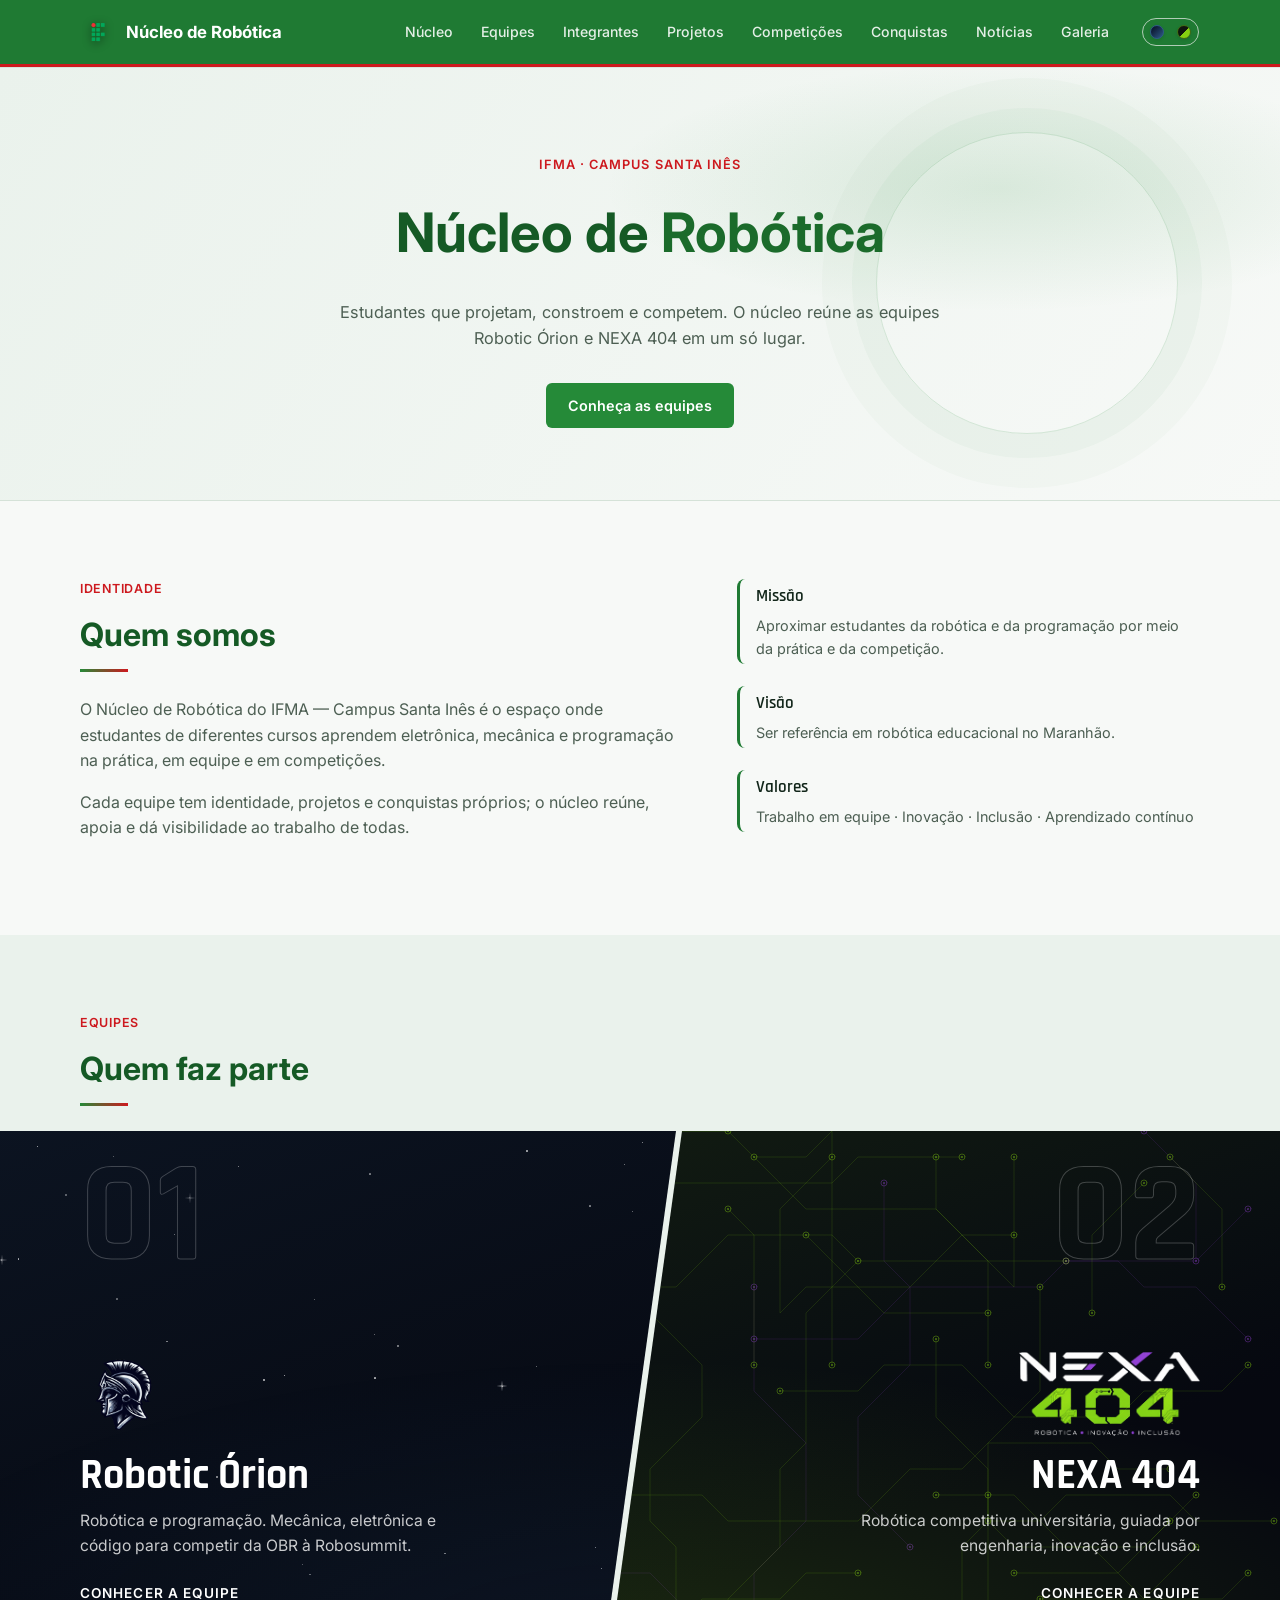
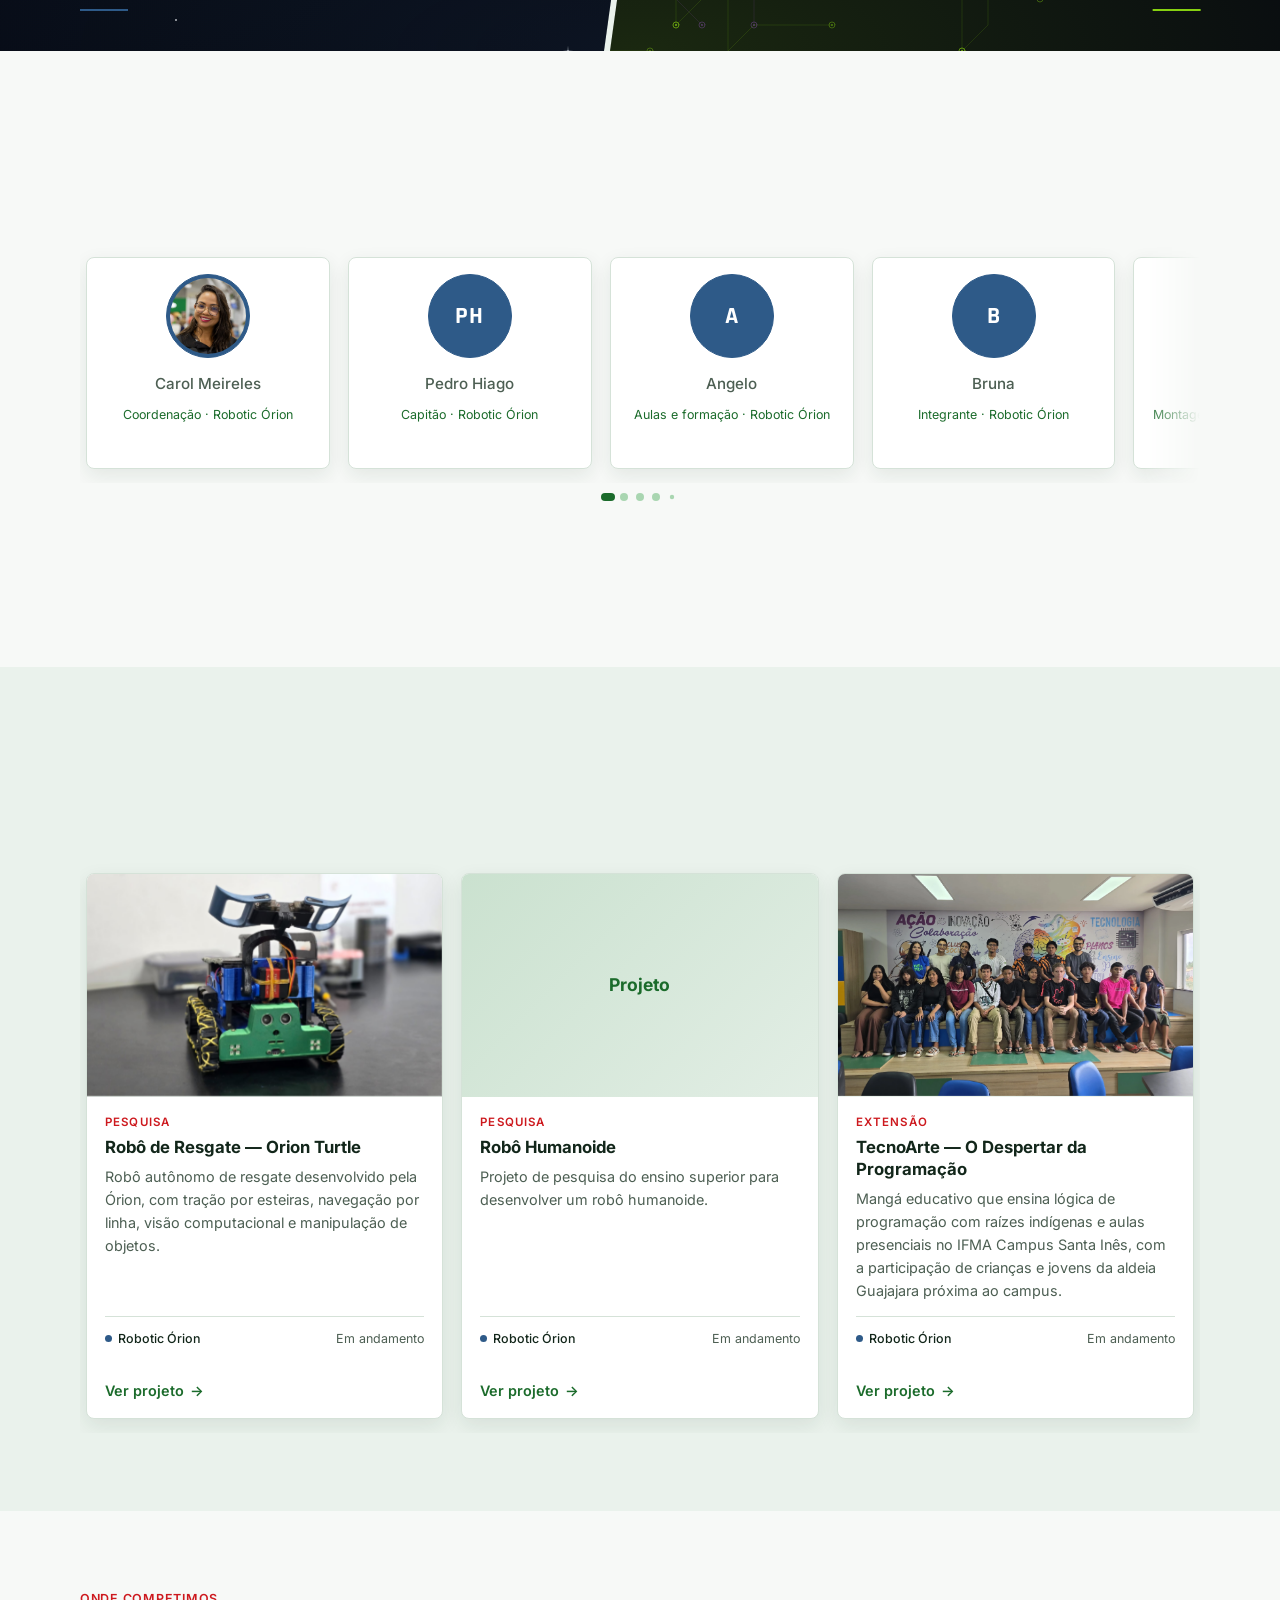
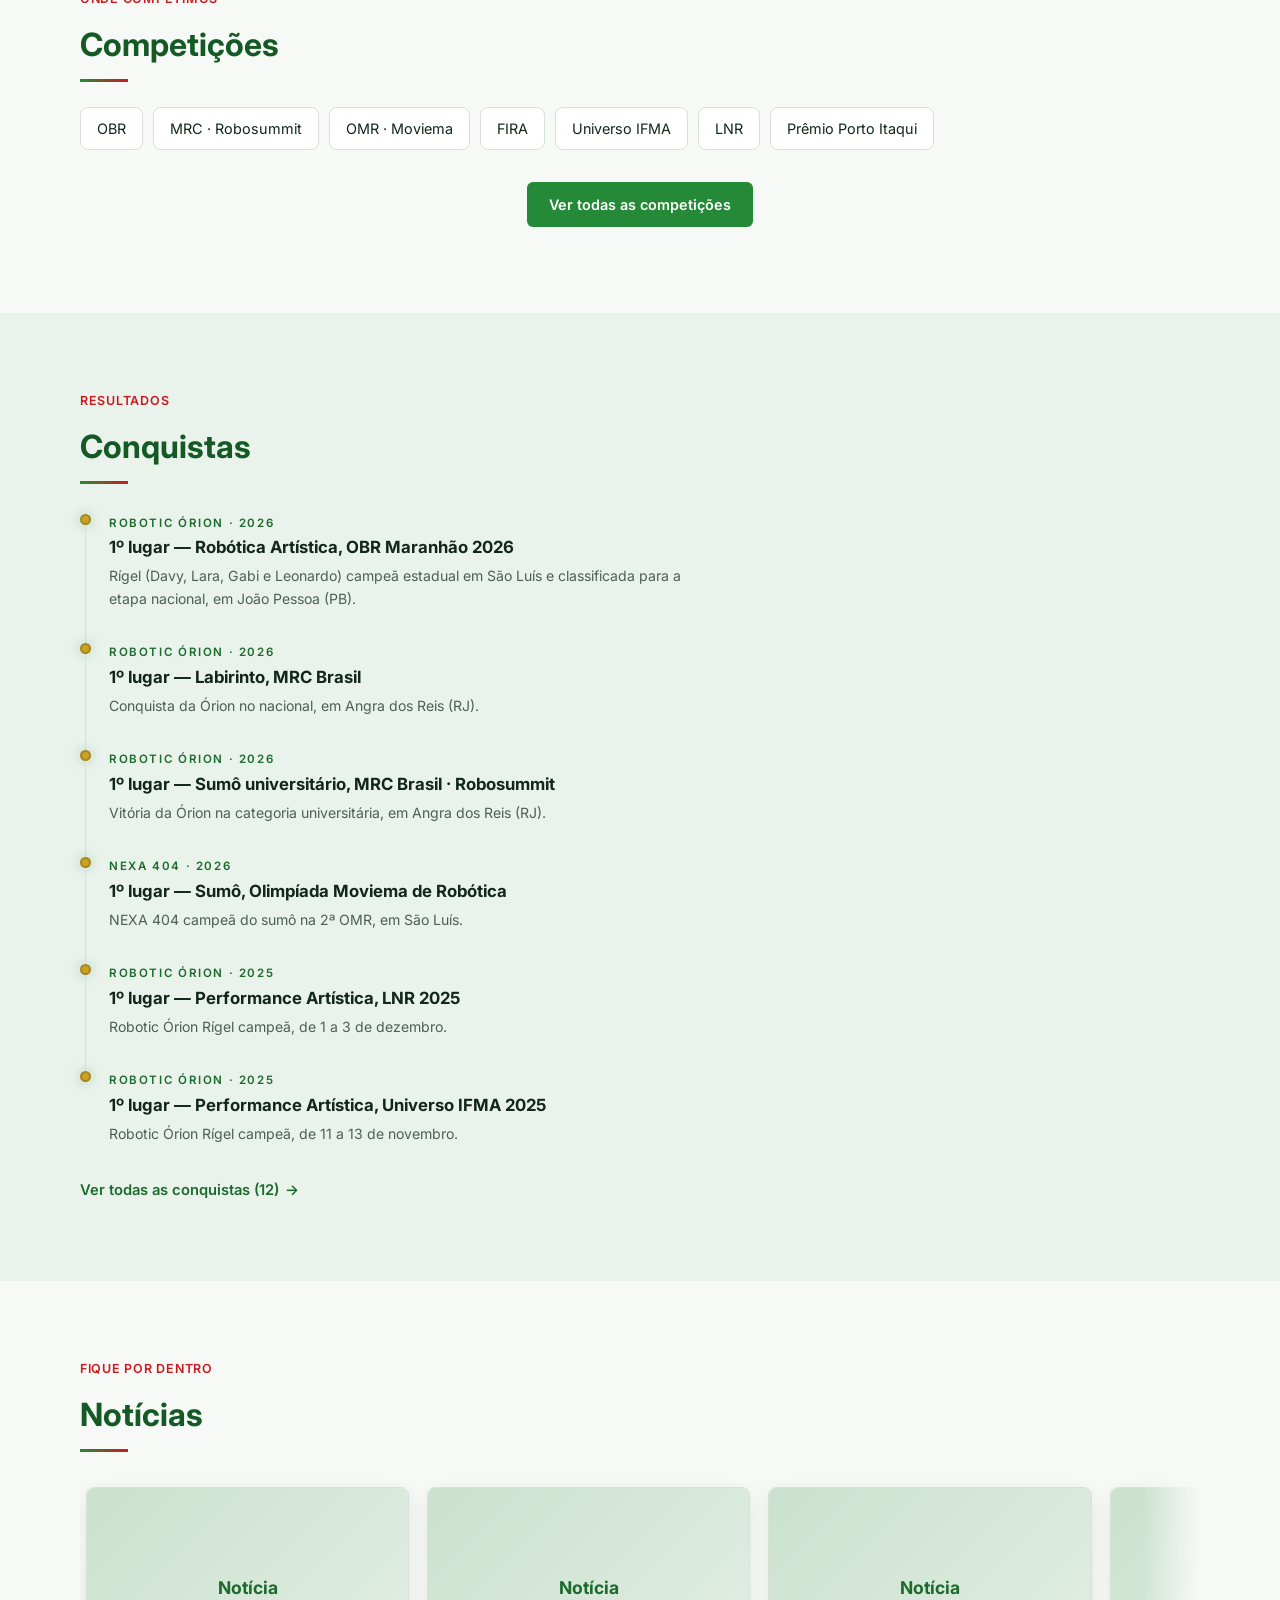
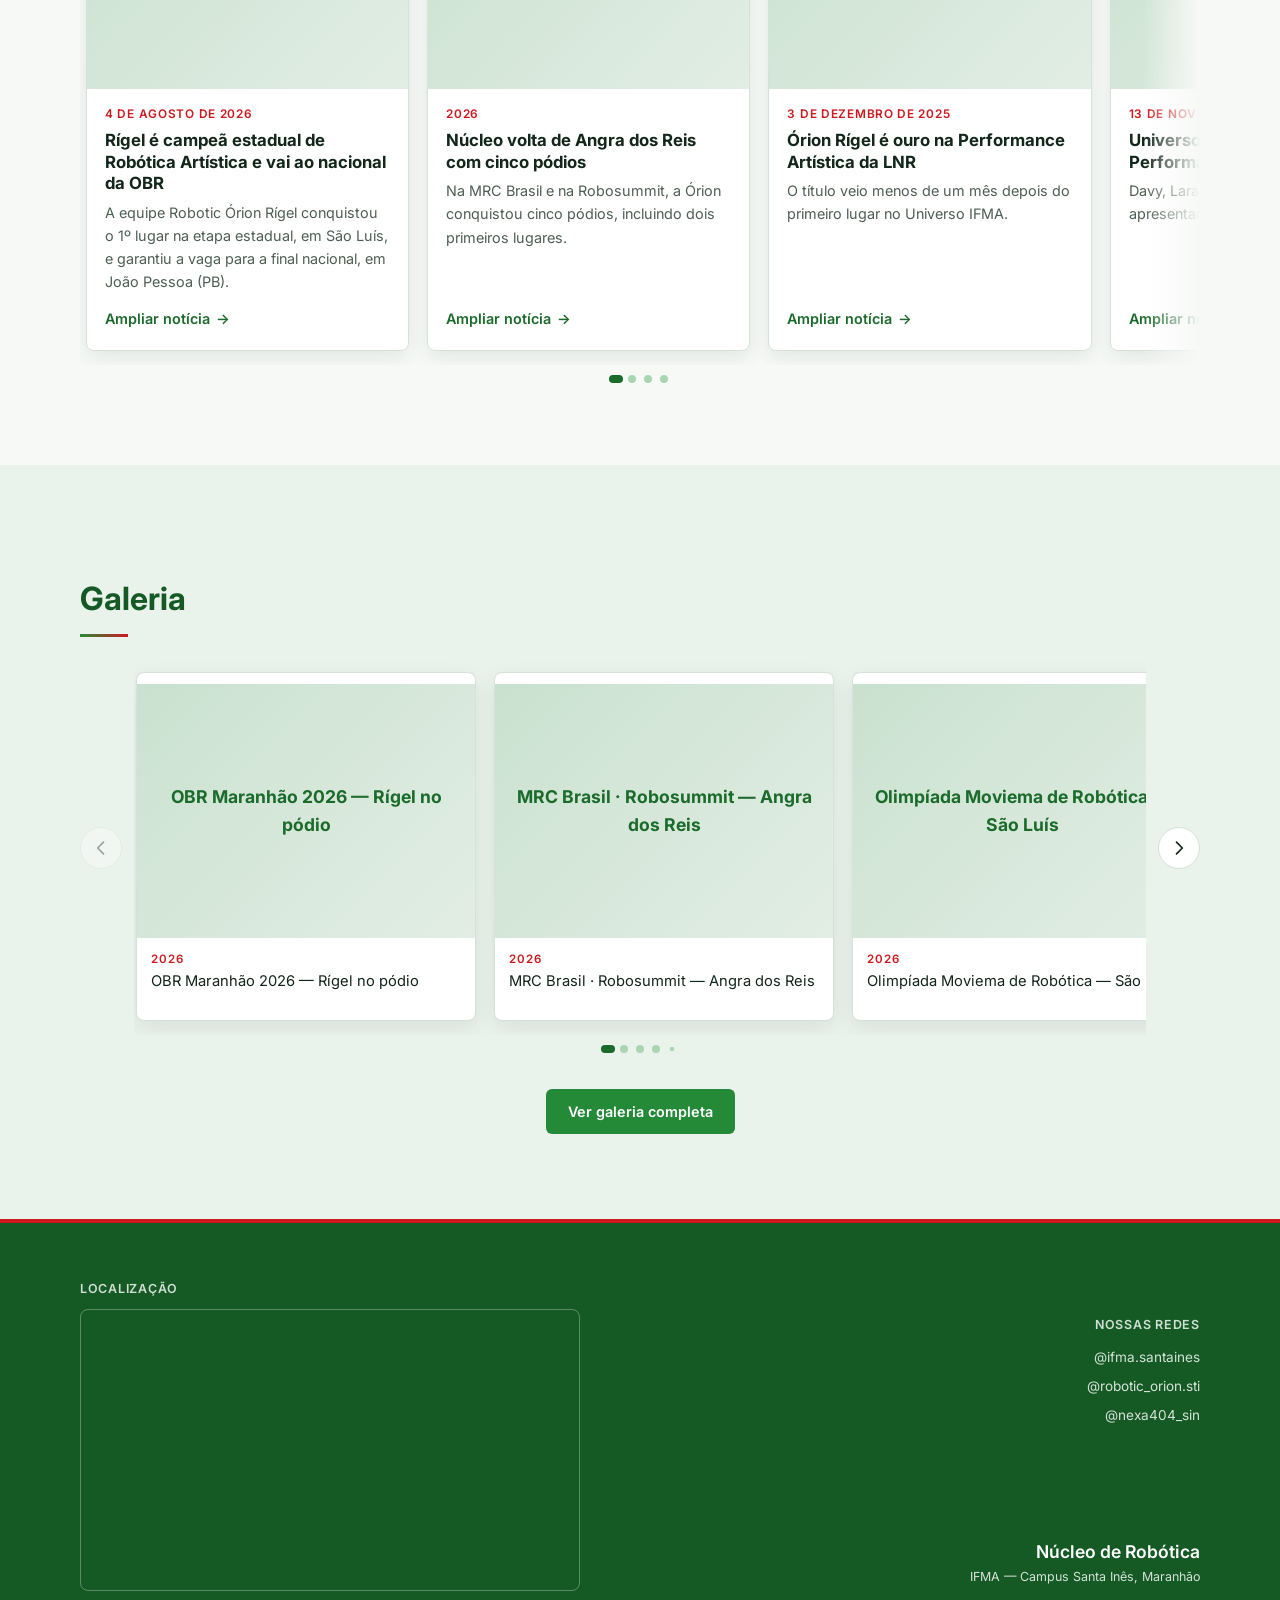
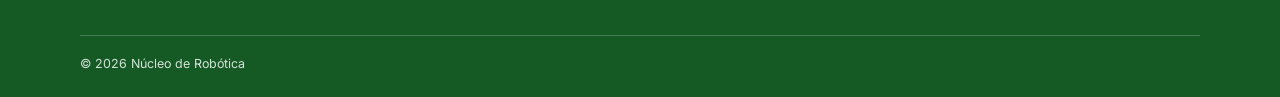
==== commit f98c3999: "reorganização de data, redesign dos projetos" ====
--- a/index.html
+++ b/index.html
@@ -18,6 +18,7 @@
   <link rel="stylesheet" href="styles/polish.css">
   <link rel="stylesheet" href="styles/motion.css">
   <link rel="stylesheet" href="styles/theme-switcher.css">
+  <link rel="stylesheet" href="styles/carousel.css">
 </head>
 <body data-root="">
 
@@ -227,15 +228,6 @@
     </div>
 
   </footer>
-
-  <script src="javascript/dom.js"></script>
-  <script src="data/data.js"></script>
-  <script src="javascript/widgets.js"></script>
-  <script src="javascript/render.js"></script>
-  <script src="javascript/stars.js"></script>
-  <script src="javascript/circuit.js"></script>
-  <script src="javascript/equipes.js"></script>
-  <script src="javascript/common.js"></script>
-  <script src="javascript/motion.js"></script>
+  <script src="javascript/loader.js" data-root="" data-page="home"></script>
 </body>
 </html>
--- a/styles/secoes.css
+++ b/styles/secoes.css
@@ -409,7 +409,7 @@
 }
 
 /* Página dedicada de projeto */
-.project-hero { position: relative; overflow: hidden; padding: clamp(64px, 10vw, 126px) 0 72px; color: #fff; background: radial-gradient(ellipse at 82% 18%, rgba(111, 197, 120, .27), transparent 38%), linear-gradient(130deg, #104923 0%, #17642d 55%, #0e3820 100%); }
+.project-hero { position: relative; overflow: hidden; padding: clamp(64px, 10vw, 126px) 0 36px; color: #fff; background: radial-gradient(ellipse at 82% 18%, rgba(111, 197, 120, .27), transparent 38%), linear-gradient(130deg, #104923 0%, #17642d 55%, #0e3820 100%); }
 .project-hero::after { content: ''; position: absolute; width: 330px; height: 330px; right: max(4vw, calc((100vw - 1120px)/2)); top: 18%; border: 1px solid rgba(255,255,255,.12); border-radius: 50%; box-shadow: 0 0 0 34px rgba(255,255,255,.035), 0 0 0 70px rgba(255,255,255,.025); pointer-events: none; }
 .project-hero-inner { position: relative; z-index: 1; }
 .project-back { display: inline-block; margin-bottom: 38px; color: rgba(255,255,255,.85); font-size: .9rem; }
@@ -454,7 +454,7 @@
   .gallery-collection { grid-template-columns: 1fr; gap: 16px; }
   .gallery-collection .gal-item { max-width: 480px; justify-self: center; }
   .gal-cap { padding: 10px 12px 12px; }
-  .project-hero { padding: 48px 0 46px; }
+  .project-hero { padding: 48px 0 28px; }
   .project-back { margin-bottom: 30px; }
   .project-kicker { max-width: 80%; font-size: .7rem; letter-spacing: .1em; }
   .project-hero h1 { max-width: 100%; font-size: clamp(2.25rem, 11vw, 3.5rem); overflow-wrap: anywhere; }
@@ -481,3 +481,6 @@
 @media (max-width: 600px) {
   .project-detail-media { min-height: 220px; max-height: 560px; margin: 28px 0; border-radius: var(--r); }
 }
+
+.project-download-link { display: inline-flex; margin: 20px 18px 0 0; align-items: center; gap: 9px; text-decoration: none; }
+.project-download-link::after { content: '↓'; font-size: 1.1em; }
--- a/styles/carousel.css
+++ b/styles/carousel.css
@@ -0,0 +1,85 @@
+/* Aparência compartilhada para controles e quadros de carrossel do site. */
+:is(.comp-btn, .cd-btn, .gallery-arrow, .project-media-arrow) {
+  display: grid;
+  flex: 0 0 42px;
+  width: 42px;
+  height: 42px;
+  padding: 0;
+  place-items: center;
+  border: 1px solid var(--line, #cdbf9f);
+  border-radius: 50%;
+  background: var(--bg-3, var(--bg-raised, #f4efe5));
+  color: var(--ink, #221e19);
+  font-size: 1rem;
+  line-height: 1;
+  cursor: pointer;
+  transition: transform .2s ease, background-color .2s ease, color .2s ease, border-color .2s ease;
+}
+:is(.comp-btn, .cd-btn, .gallery-arrow, .project-media-arrow) svg { width: 20px; height: 20px; fill: none; stroke: currentColor; stroke-width: 2; stroke-linecap: round; stroke-linejoin: round; }
+:is(.comp-btn, .cd-btn, .gallery-arrow, .project-media-arrow):hover:not(:disabled) {
+  transform: translateY(-1px) scale(1.04);
+  border-color: var(--accent, var(--green, #3d5940));
+  background: var(--accent, var(--green, #3d5940));
+  color: var(--ink-on-accent, #fffaf0);
+}
+:is(.comp-btn, .cd-btn, .gallery-arrow, .project-media-arrow):focus-visible,
+:where(.comp-dot, .cd-dot, .gallery-dot, .project-media-dot):focus-visible { outline: 3px solid var(--accent, var(--green, #3d5940)); outline-offset: 3px; }
+:is(.comp-btn, .cd-btn, .gallery-arrow, .project-media-arrow):disabled { opacity: .38; cursor: default; pointer-events: none; }
+.cd-btn:disabled { opacity: .38; pointer-events: none; }
+
+:where(.cd-dots, .gallery-dots) { display: flex; align-items: center; justify-content: center; gap: 0; }
+.gallery-controls { gap: 12px; }
+.gallery-dot { display: grid; flex: 0 0 16px; width: 16px; height: 16px; place-items: center; background: transparent; transform: none; }
+.gallery-dot::after { content: ''; width: 8px; height: 8px; border-radius: 99px; background: var(--accent-dim, rgba(61,89,64,.35)); transition: width .25s ease, background-color .2s ease; }
+.gallery-dot[aria-current="true"] { background: transparent; transform: none; }
+.gallery-dot[aria-current="true"]::after { width: 14px; background: var(--accent-2, var(--red, #ab2a28)); }
+.project-media-dot { display: grid; flex: 0 0 16px; width: 16px; height: 16px; place-items: center; background: transparent; opacity: 1; }
+.project-media-dot::after { content: ''; width: 8px; height: 8px; border-radius: 99px; background: var(--accent-dim, #aaa); transition: width .25s ease, background-color .2s ease; }
+.project-media-dot[aria-current="true"] { width: 16px; height: 16px; border-radius: 0; background: transparent; opacity: 1; }
+.project-media-dot[aria-current="true"]::after { width: 14px; background: var(--accent-2, var(--green, #3d5940)); }
+.cd-dot.is-active::after, .comp-dot.is-active::after { width: 14px; }
+
+/* Uma moldura estável e sem cortes em todas as galerias de imagem. */
+.cd-track { overflow: hidden; border-radius: var(--r, 12px); }
+.cd-slide { display: flex; flex-direction: column; aspect-ratio: auto; min-width: 0; }
+.cd-slide img { display: block; width: 100%; height: auto; max-height: min(62vh, 580px); aspect-ratio: 16 / 10; object-fit: contain; background: var(--bg-2, var(--bg-raised, #eee)); }
+.cd-slide figcaption { position: static; padding: 10px 14px 12px; background: var(--bg-2, var(--bg-raised, #eee)); color: var(--muted); font-size: .85rem; line-height: 1.45; }
+
+.project-media-slider { width: min(100%, 1040px); margin-inline: auto; }
+.project-media-carousel { align-items: center; }
+.project-media-track { align-items: flex-start; gap: 0; padding: 0; border: 1px solid var(--line); border-radius: var(--r); background: var(--bg-2); scroll-snap-type: x mandatory; scroll-behavior: smooth; }
+.project-media-slide { flex: 0 0 100%; min-width: 0; scroll-snap-align: start; }
+.project-media-slide.project-media-card { height: auto; margin: 0; padding: clamp(8px, 1.5vw, 14px); border: 0; border-radius: var(--r); }
+.project-media-slide.project-media-video { width: auto; max-width: none; height: auto; align-self: flex-start; margin: 0; padding: clamp(8px, 1.5vw, 14px); border-radius: var(--r); }
+.project-media-slide .project-media-zoom { display: grid; place-items: center; width: 100%; aspect-ratio: 16 / 10; min-height: 0; border-radius: calc(var(--r) * .7); background: var(--bg-2); }
+.project-media-slide .project-media-zoom img { display: block; width: 100%; height: 100%; max-height: none; object-fit: contain; }
+.project-media-slide.is-portrait .project-media-zoom { height: min(62vh, 560px); aspect-ratio: auto; background: var(--bg-2); }
+.project-media-slide.is-portrait .project-media-zoom img { width: auto; max-width: 100%; height: 100%; object-fit: contain; }
+.project-media-slide.project-media-video video { display: block; width: 100%; height: auto; max-height: none; aspect-ratio: 16 / 10; object-fit: contain; border-radius: calc(var(--r) * .7); }
+.project-media-slide figcaption { min-height: 2.8em; padding: 10px 3px 2px; }
+.project-tecnoarte .project-media-slide.project-media-card { padding: 0; border: 0; border-radius: 0; background: transparent; }
+.project-tecnoarte .project-media-slide .project-media-zoom { border: 0; border-radius: 0; }
+.project-media-slider .comp-carousel { gap: 10px; }
+.project-media-slider .comp-track { flex: 1 1 auto; }
+.blk-link-obr { display: inline-flex; min-width: auto; min-height: 0; flex-direction: column; align-items: flex-start; justify-content: center; gap: 1px; padding: 6px 2px; border: 0; border-radius: 0 !important; background: transparent !important; color: var(--accent) !important; font-size: .9rem; font-weight: 750; line-height: 1.05; box-shadow: none; }
+.blk-link-obr small { color: var(--muted); font-size: .68rem; font-weight: 550; }
+.blk-link-obr:hover { color: var(--ink) !important; text-decoration: underline; text-underline-offset: 4px; transform: none; }
+
+/* Mantém a paleta e o desenho TecnoArte com o mesmo quadro de mídia e controles. */
+.gallery-carousel { clip-path: none; border: 1px solid var(--line); border-radius: 16px; }
+.gallery-window { clip-path: none; border-radius: 12px; }
+.gallery-slide { grid-template-columns: minmax(0, 1fr); align-items: start; }
+.gallery-slide img { display: block; width: 100%; height: auto; max-height: min(62vh, 580px); aspect-ratio: 16 / 10; object-fit: contain; border-radius: 12px; background: rgba(255,252,245,.42); }
+.gallery-slide-video video { width: 100%; height: auto; max-height: min(62vh, 580px); aspect-ratio: 16 / 10; object-fit: contain; border-radius: 12px; }
+.gallery-slide figcaption { max-width: none; }
+
+@media (max-width: 640px) {
+  :is(.comp-btn, .cd-btn, .gallery-arrow, .project-media-arrow) { flex-basis: 38px; width: 38px; height: 38px; }
+  .project-media-slider .comp-carousel { gap: 6px; }
+  .gallery-slide { grid-template-columns: minmax(0, 1fr); }
+}
+@media (prefers-reduced-motion: reduce) {
+  :is(.comp-btn, .cd-btn, .gallery-arrow, .project-media-arrow), .gallery-dot::after, .project-media-dot::after { transition: none; }
+}
+
+
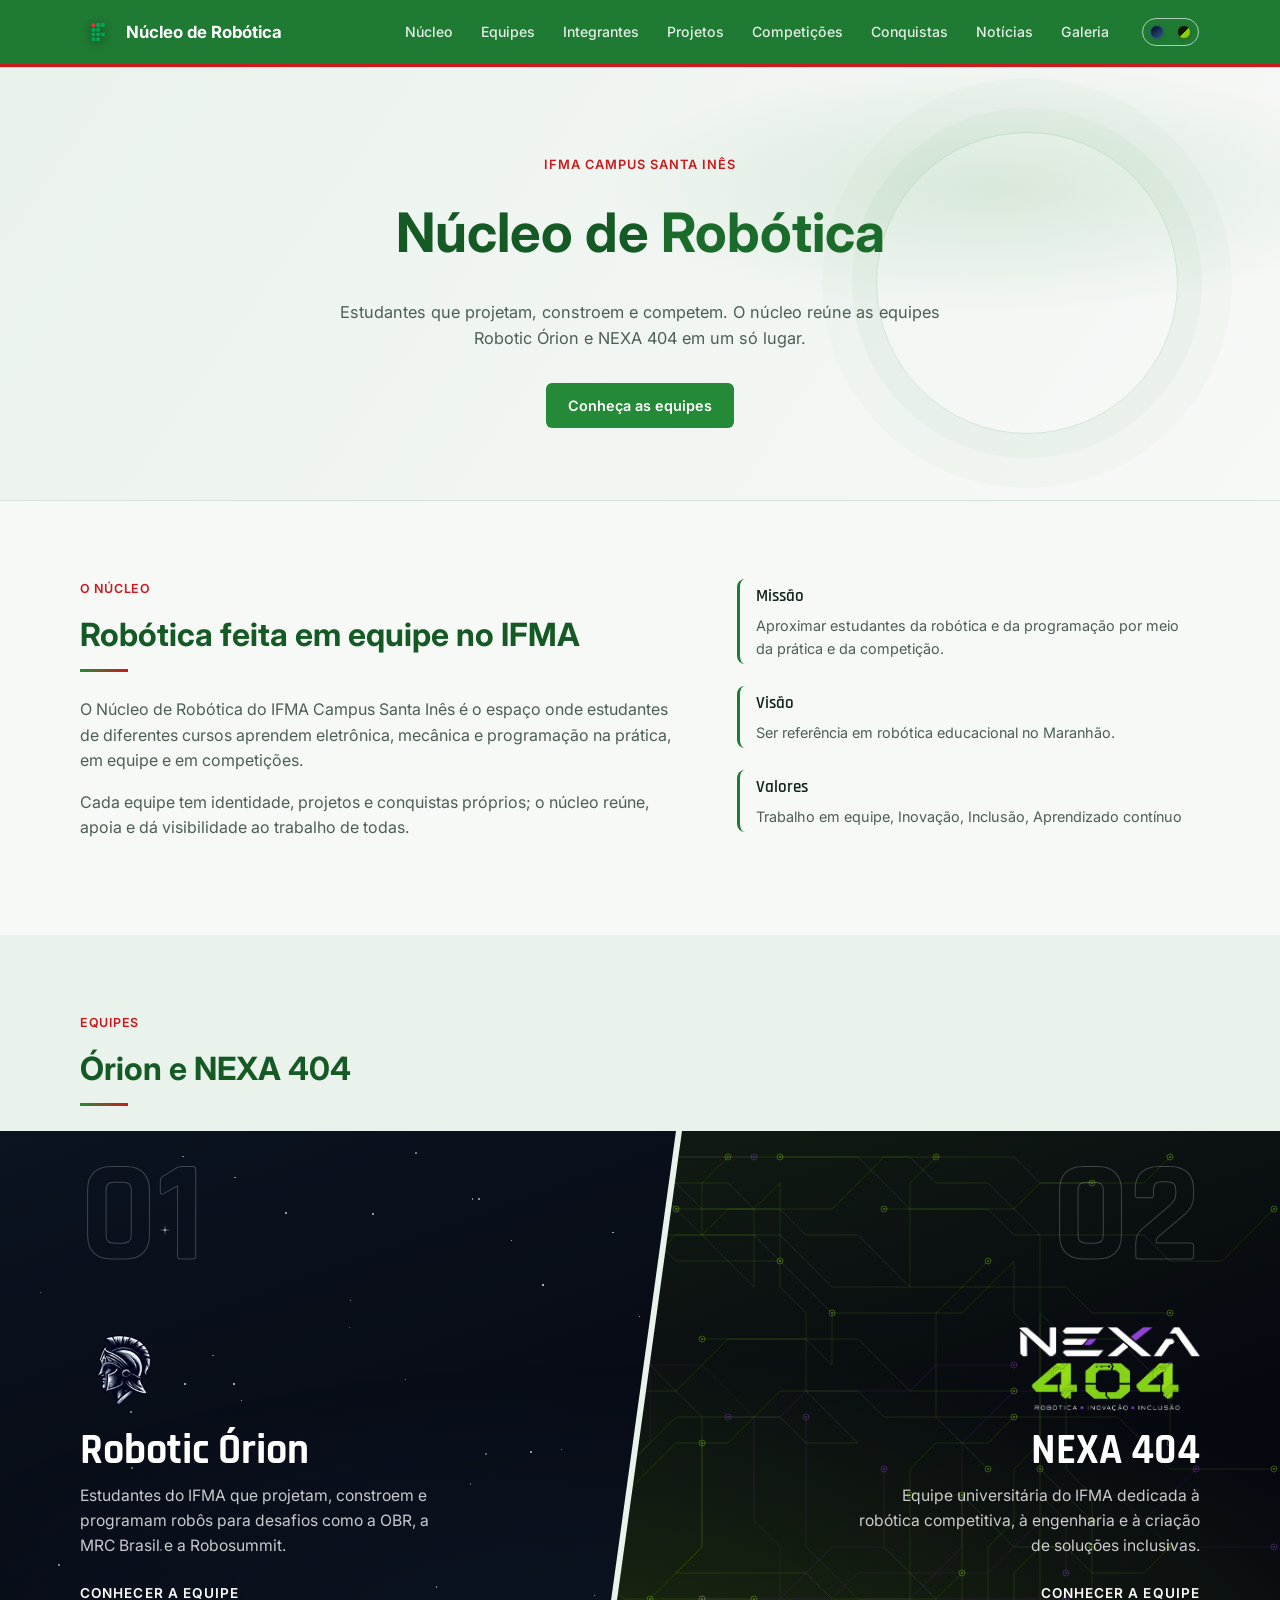
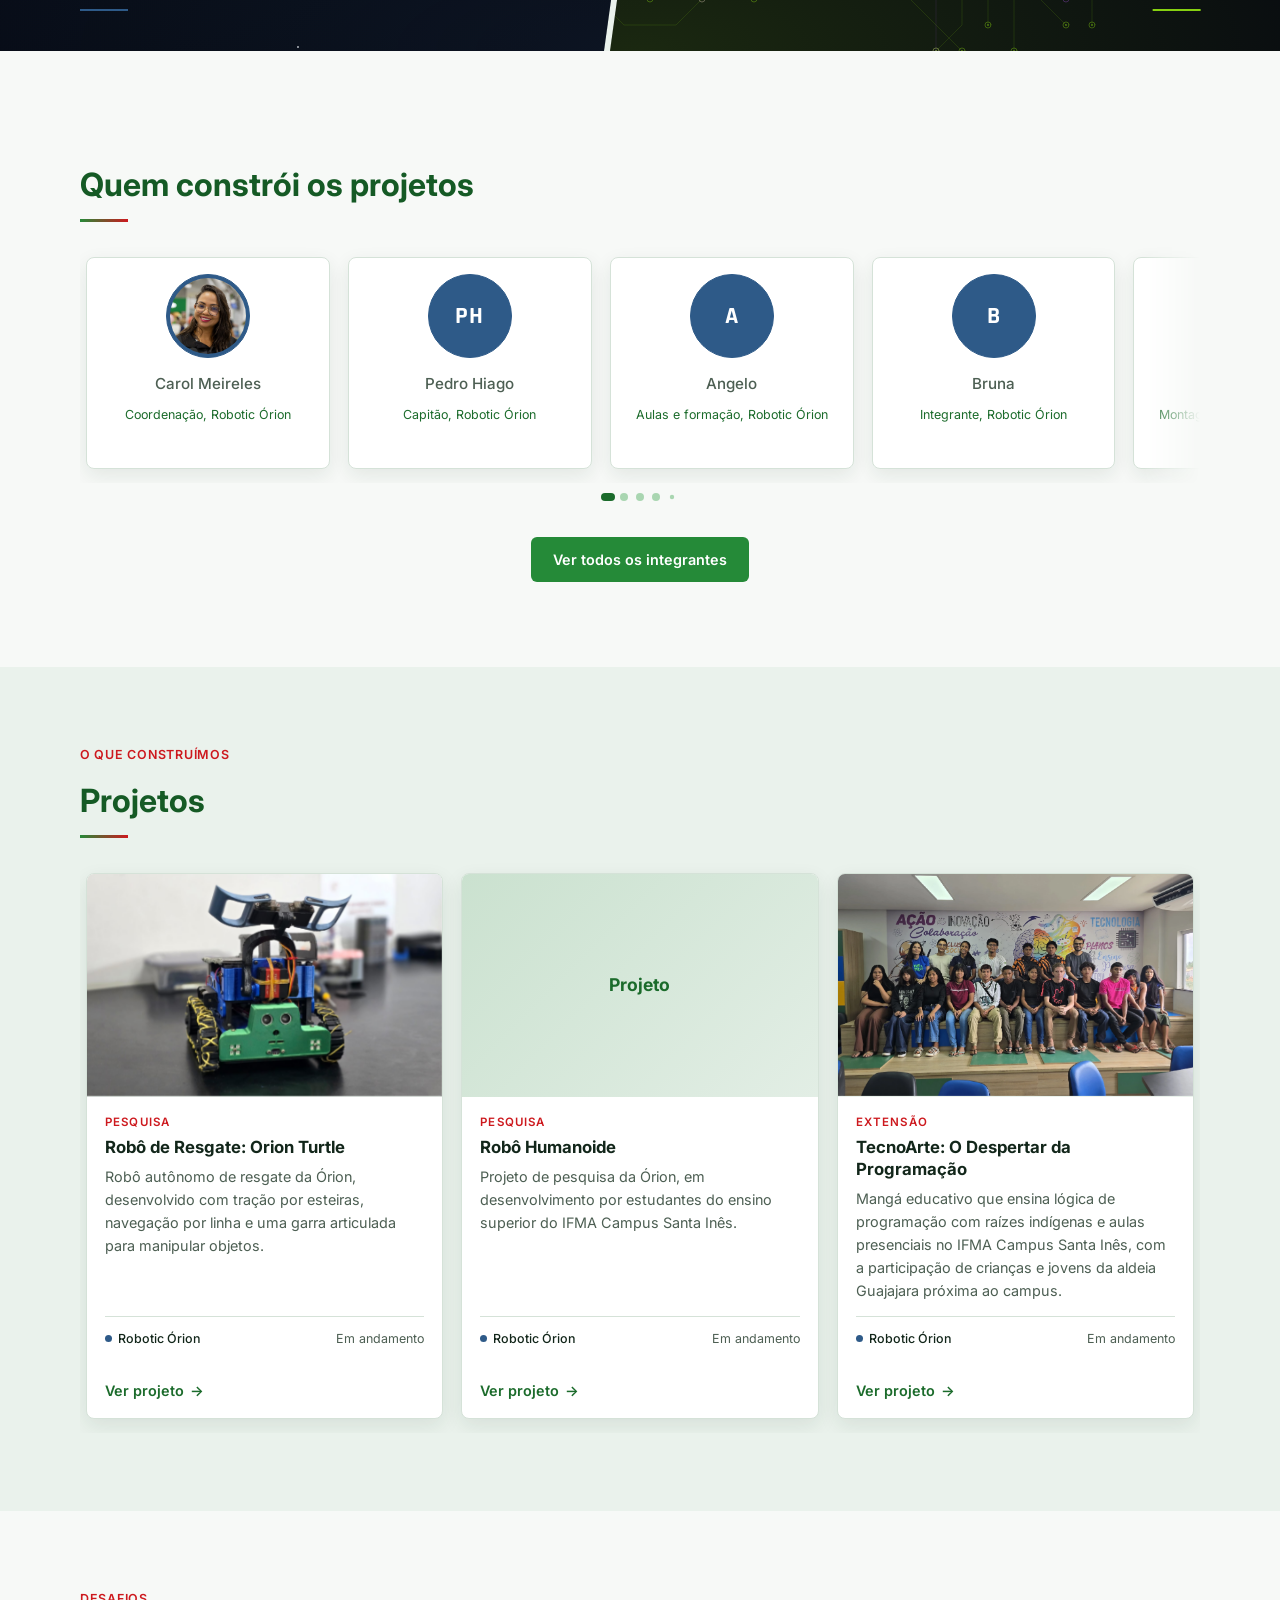
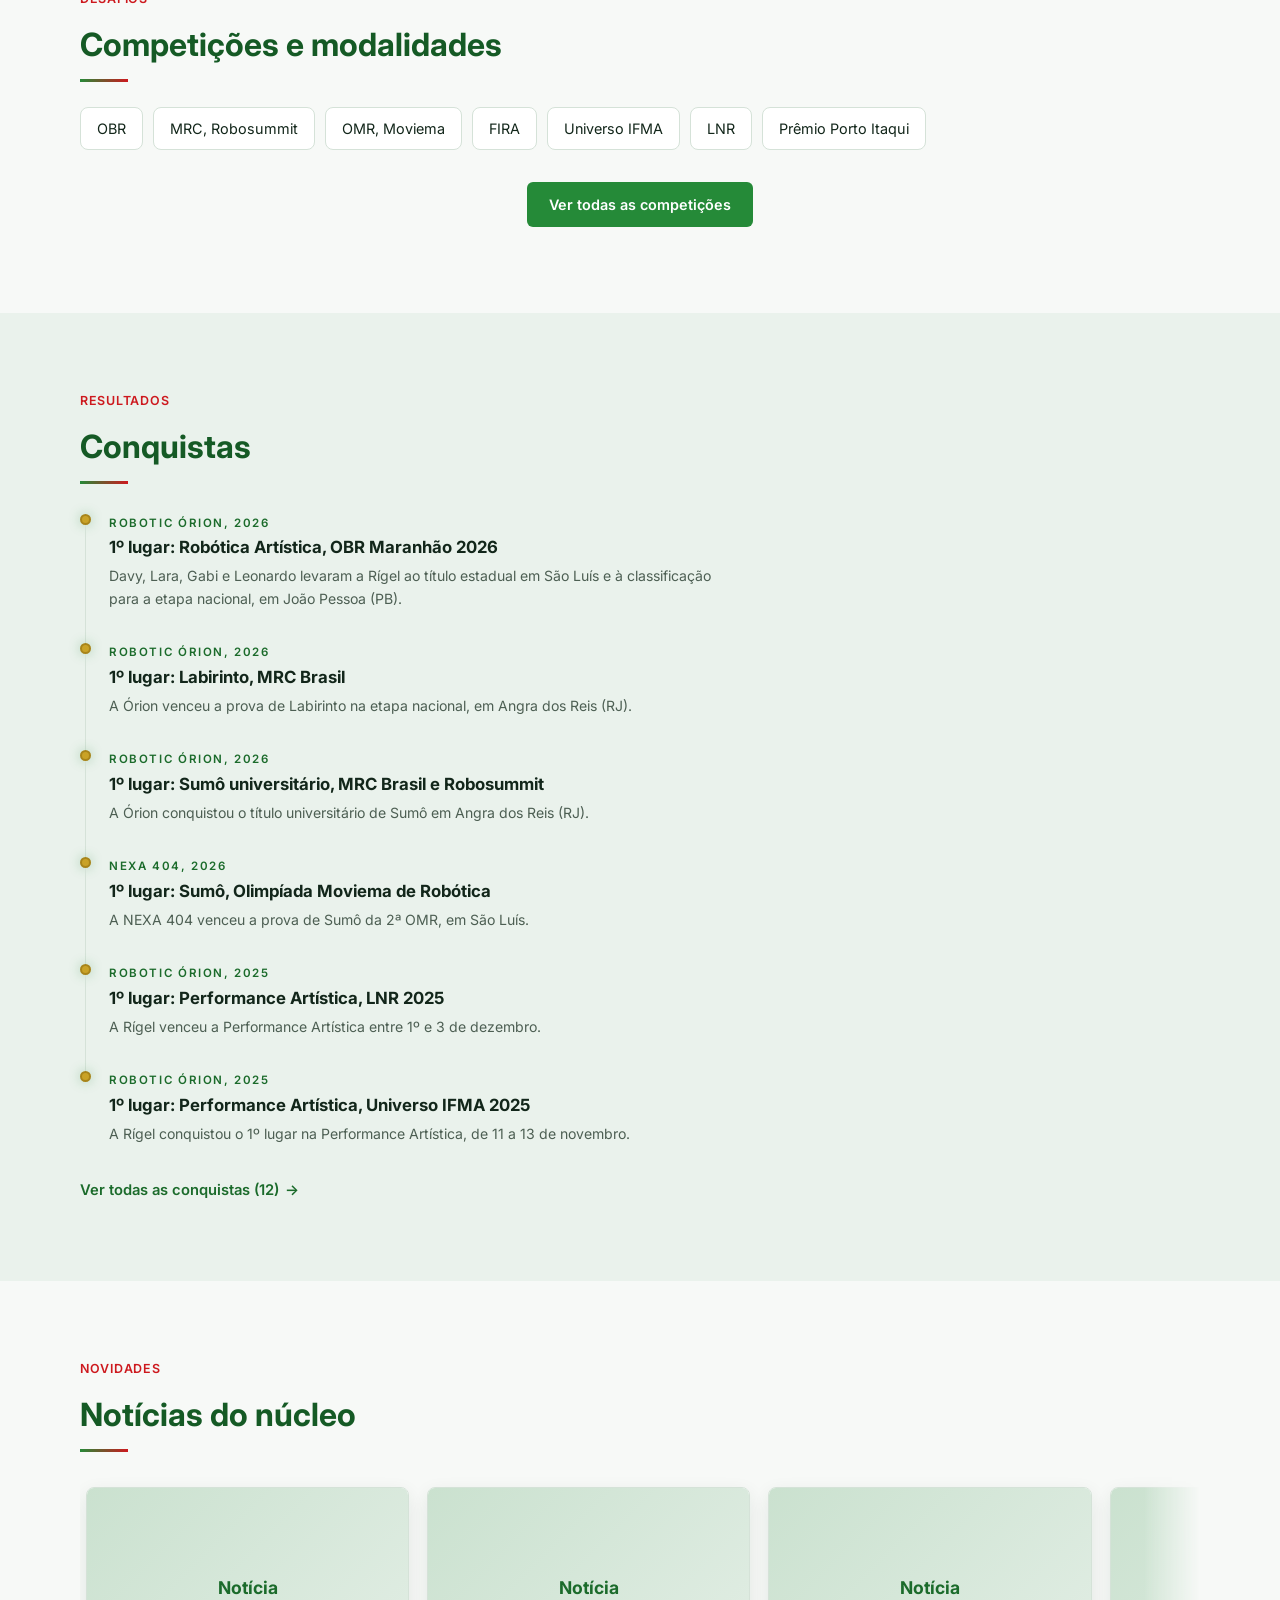
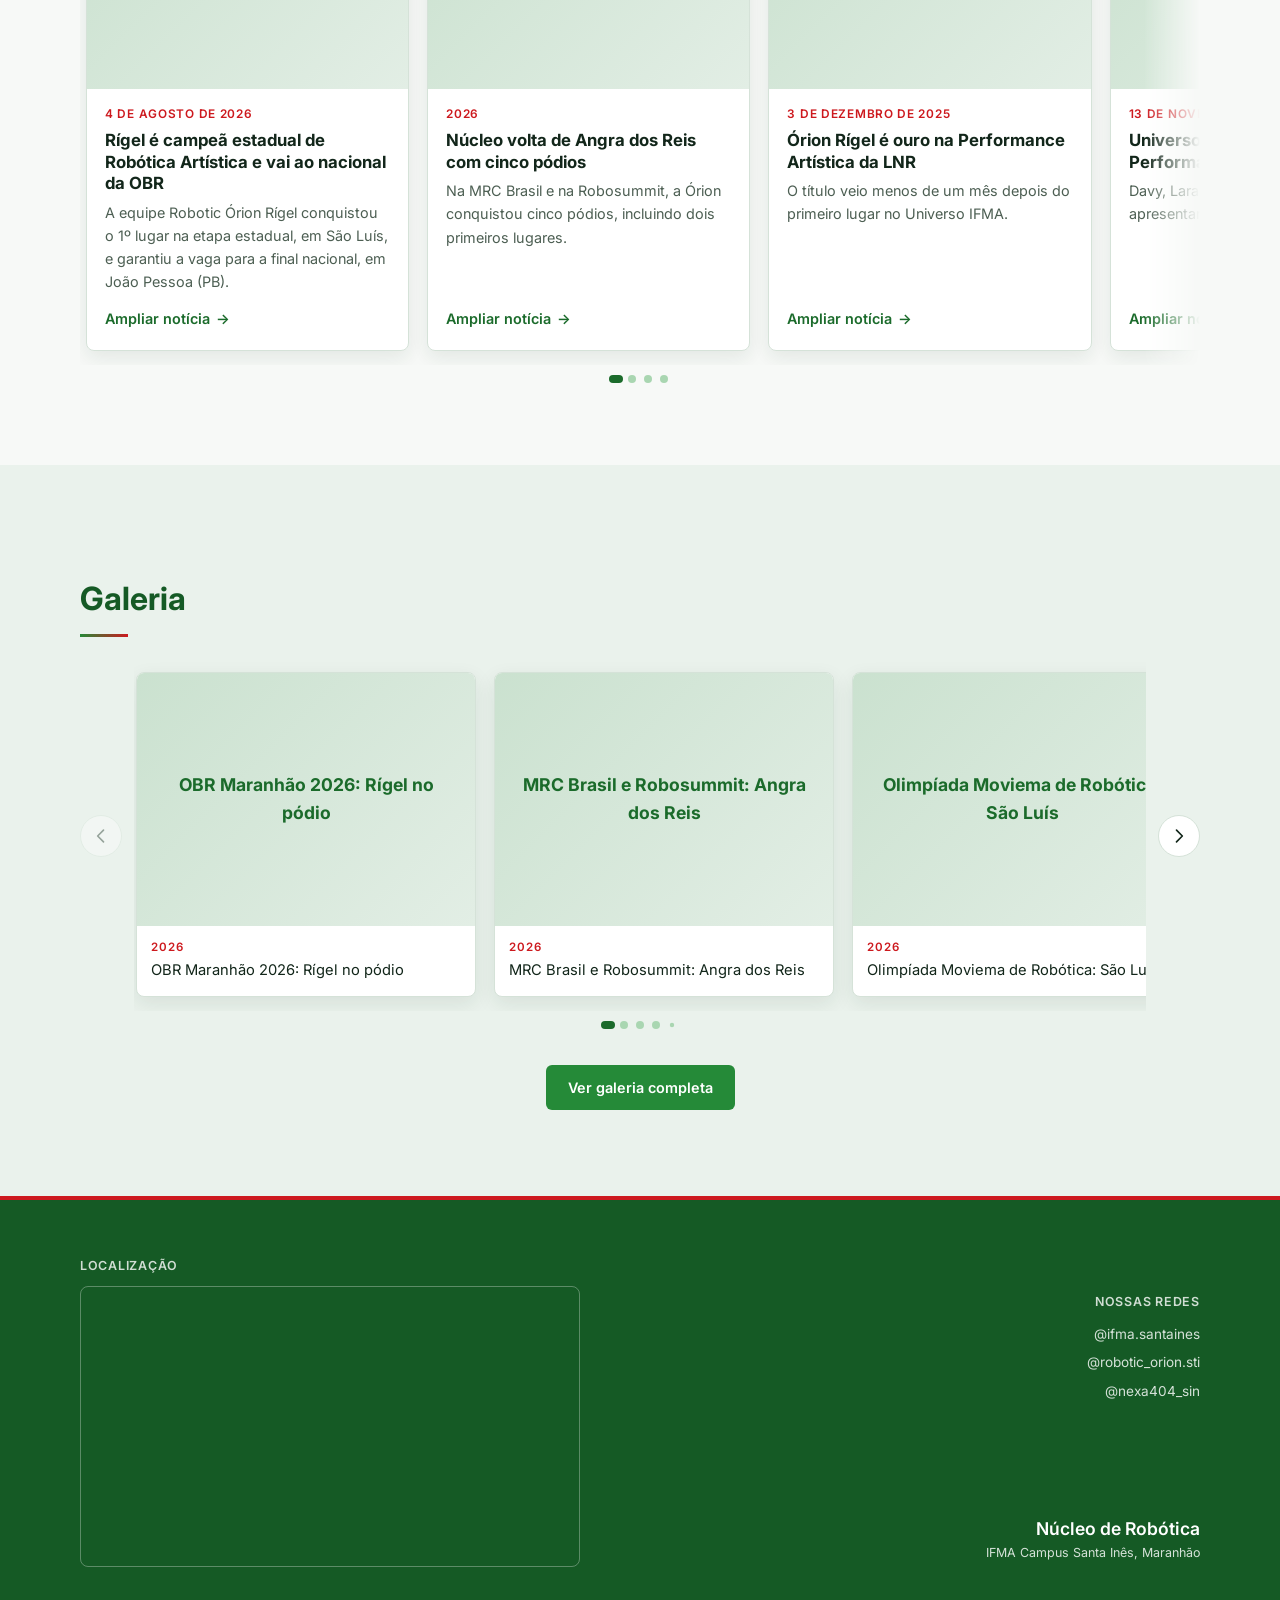
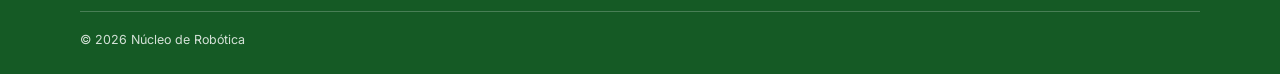
==== commit f435c441: "reformulação de textos" ====
--- a/index.html
+++ b/index.html
@@ -3,8 +3,8 @@
 <head>
   <meta charset="UTF-8">
   <meta name="viewport" content="width=device-width, initial-scale=1">
-  <meta name="description" content="Núcleo de Robótica do IFMA, Campus Santa Inês: equipes Robotic Órion e NEXA 404, projetos, competições e conquistas.">
-  <title>Núcleo de Robótica · IFMA Campus Santa Inês</title>
+  <meta name="description" content="Núcleo de Robótica do IFMA Campus Santa Inês: equipes Robotic Órion e NEXA 404, projetos, competições e conquistas.">
+  <title>Núcleo de Robótica, IFMA Campus Santa Inês</title>
   <link rel="icon" href="assets/orion/logo_roundness.png">
 
   <link rel="preconnect" href="https://fonts.googleapis.com">
@@ -25,7 +25,7 @@
   <header class="site-header" id="top">
     <div class="wrap header-inner">
 
-      <a class="brand" href="#top" aria-label="Núcleo de Robótica — início">
+      <a class="brand" href="#top" aria-label="Núcleo de Robótica: início">
         <img src="assets/logo-nucleo.png" alt="" width="32" height="32">
         <span>Núcleo de Robótica</span>
       </a>
@@ -60,7 +60,7 @@
     <!-- HERO -->
     <section class="hero">
       <div class="wrap hero-inner">
-        <p class="tag rise">IFMA · Campus Santa Inês</p>
+        <p class="tag rise">IFMA Campus Santa Inês</p>
         <h1 class="rise" style="--d:.08s">Núcleo de <span>Robótica</span></h1>
         <p class="lede rise" style="--d:.16s">
           Estudantes que projetam, constroem e competem. O núcleo reúne as equipes
@@ -78,10 +78,10 @@
       <div class="wrap about-grid">
 
         <div class="about-text">
-          <p class="eyebrow">Identidade</p>
-          <h2>Quem somos</h2>
+          <p class="eyebrow">O núcleo</p>
+          <h2>Robótica feita em equipe no IFMA</h2>
           <p>
-            O Núcleo de Robótica do IFMA — Campus Santa Inês é o espaço onde
+            O Núcleo de Robótica do IFMA Campus Santa Inês é o espaço onde
             estudantes de diferentes cursos aprendem eletrônica, mecânica e
             programação na prática, em equipe e em competições.
           </p>
@@ -102,7 +102,7 @@
           </div>
           <div class="pillar">
             <dt>Valores</dt>
-            <dd>Trabalho em equipe · Inovação · Inclusão · Aprendizado contínuo</dd>
+            <dd>Trabalho em equipe, Inovação, Inclusão, Aprendizado contínuo</dd>
           </div>
         </dl>
 
@@ -114,7 +114,7 @@
     <section id="equipes" class="section section-alt eq-section">
       <div class="wrap">
         <p class="eyebrow">Equipes</p>
-        <h2>Quem faz parte</h2>
+        <h2>Órion e NEXA 404</h2>
       </div>
 
       <div class="eq-split" id="eq-split"></div>
@@ -125,7 +125,7 @@
     <section id="integrantes" class="section">
       <div class="wrap">
         <p class="eyebrow">Pessoas</p>
-        <h2>Integrantes</h2>
+        <h2>Quem constrói os projetos</h2>
         <div data-list="members"></div>
         <div class="section-cta"><a class="btn btn-primary" href="integrantes.html">Ver todos os integrantes</a></div>
       </div>
@@ -145,8 +145,8 @@
     <!-- COMPETIÇÕES -->
     <section id="competicoes" class="section">
       <div class="wrap">
-        <p class="eyebrow">Onde competimos</p>
-        <h2>Competições</h2>
+        <p class="eyebrow">Desafios</p>
+        <h2>Competições e modalidades</h2>
         <div data-list="competitions"></div>
         <div class="section-cta"><a class="btn btn-primary" href="competicoes.html">Ver todas as competições</a></div>
       </div>
@@ -167,8 +167,8 @@
     <!-- NOTÍCIAS -->
     <section id="noticias" class="section">
       <div class="wrap">
-        <p class="eyebrow">Fique por dentro</p>
-        <h2>Notícias</h2>
+        <p class="eyebrow">Novidades</p>
+        <h2>Notícias do núcleo</h2>
         <div data-list="news"></div>
       </div>
     </section>
@@ -215,7 +215,7 @@
         <div class="footer-brand">
           <div>
             <strong>Núcleo de Robótica</strong>
-            <span>IFMA — Campus Santa Inês, Maranhão</span>
+            <span>IFMA Campus Santa Inês, Maranhão</span>
           </div>
         </div>
 
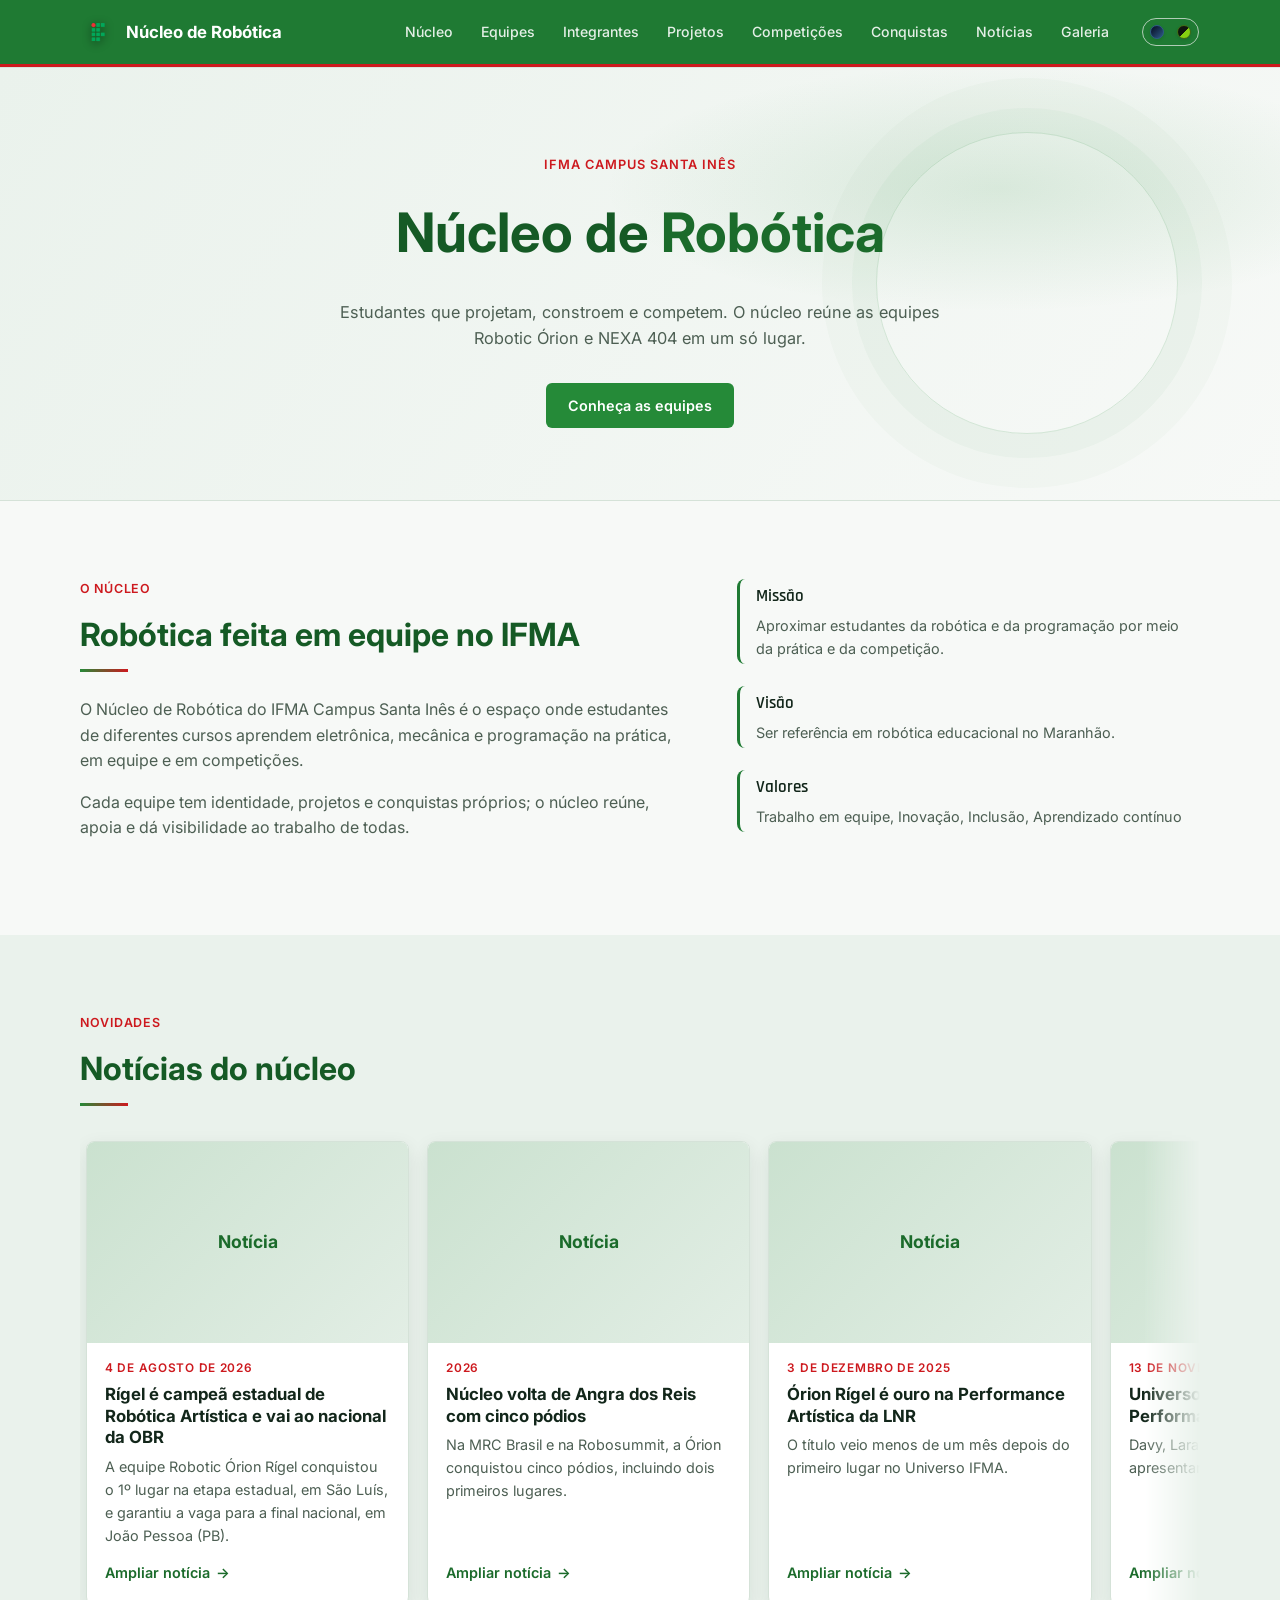
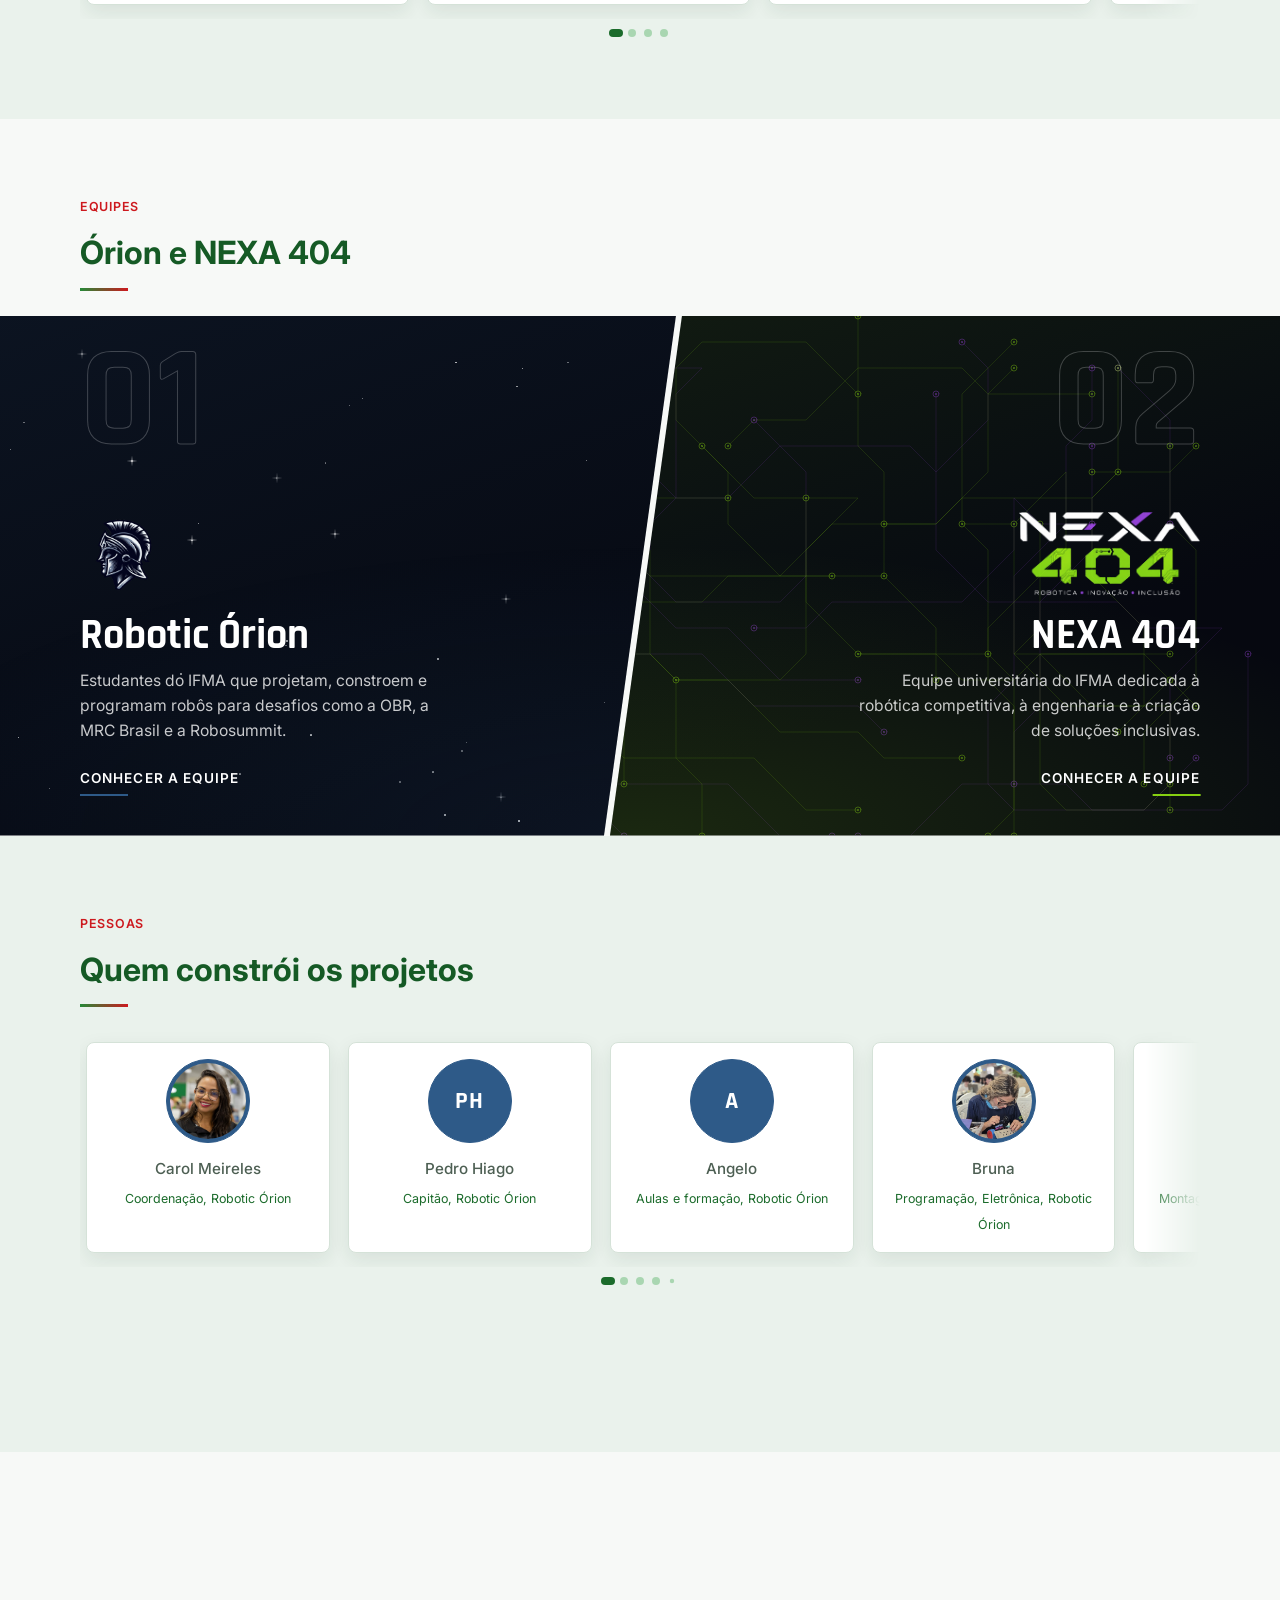
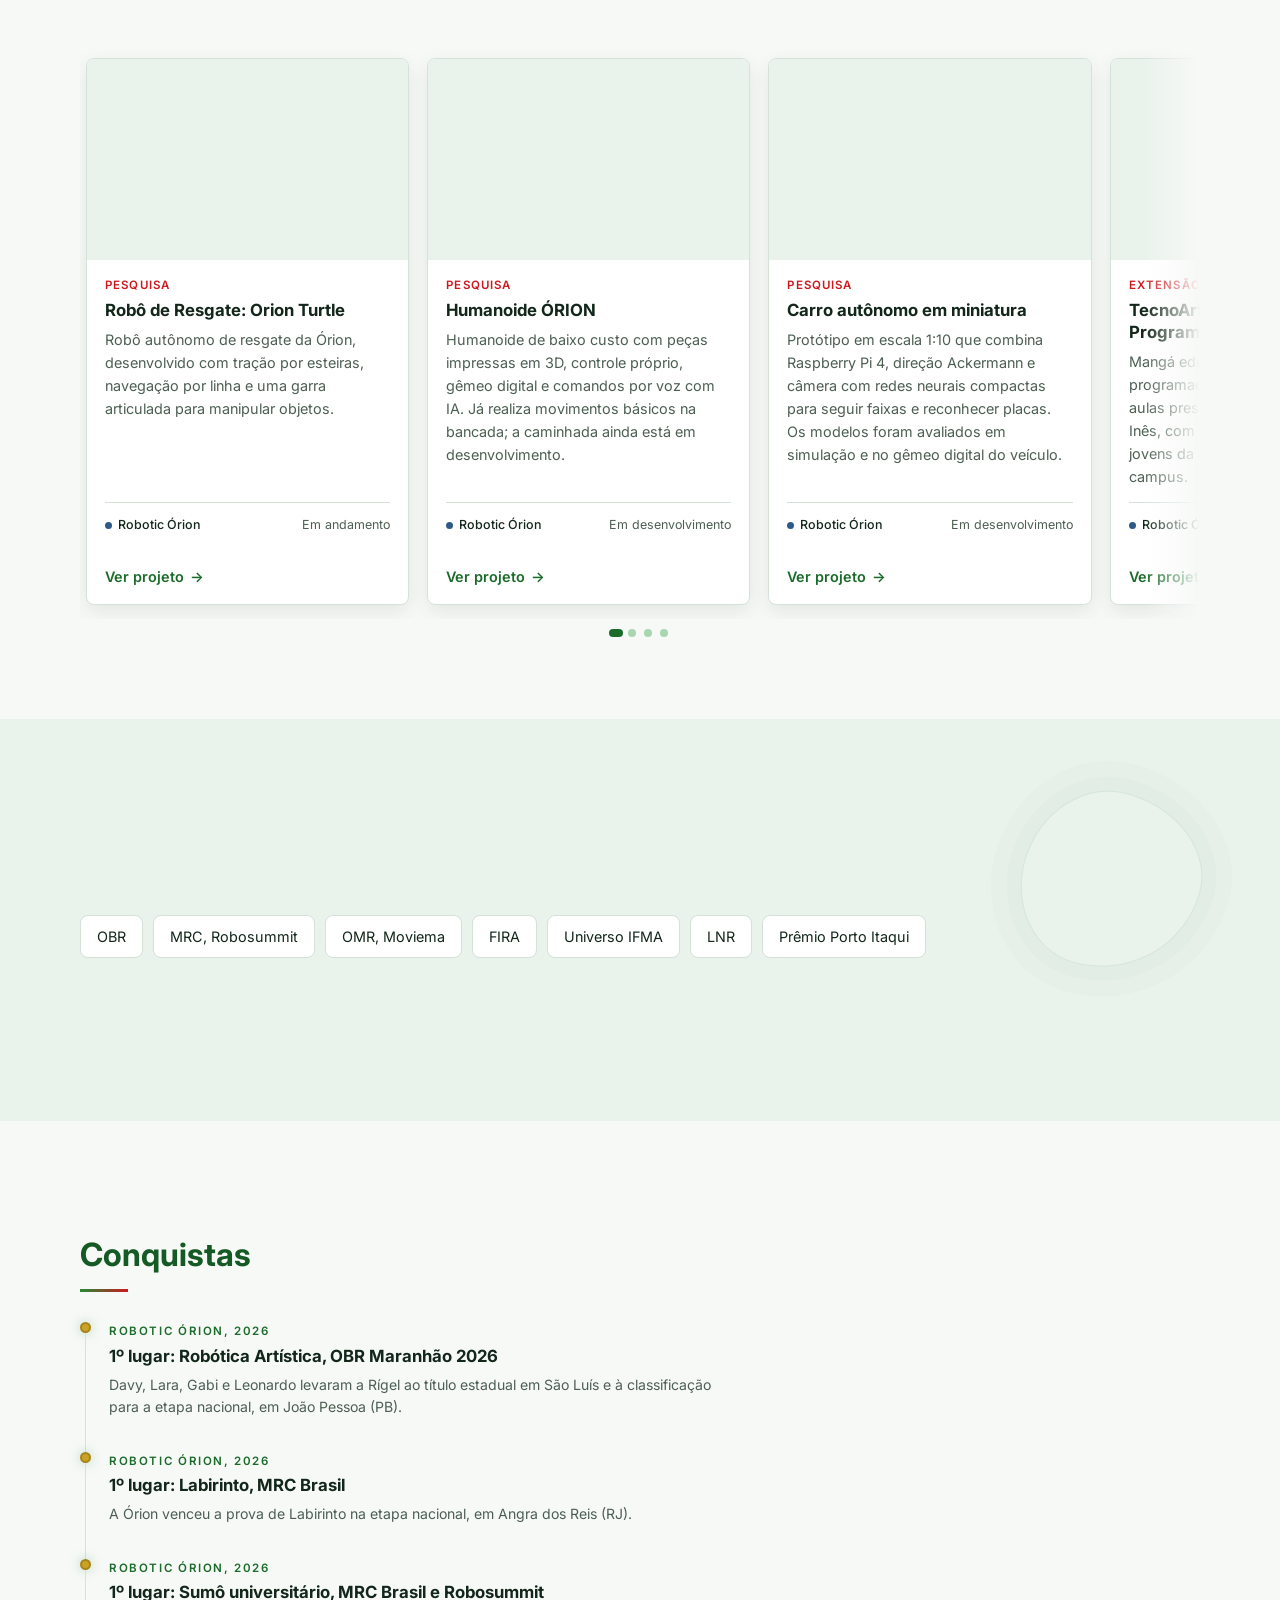
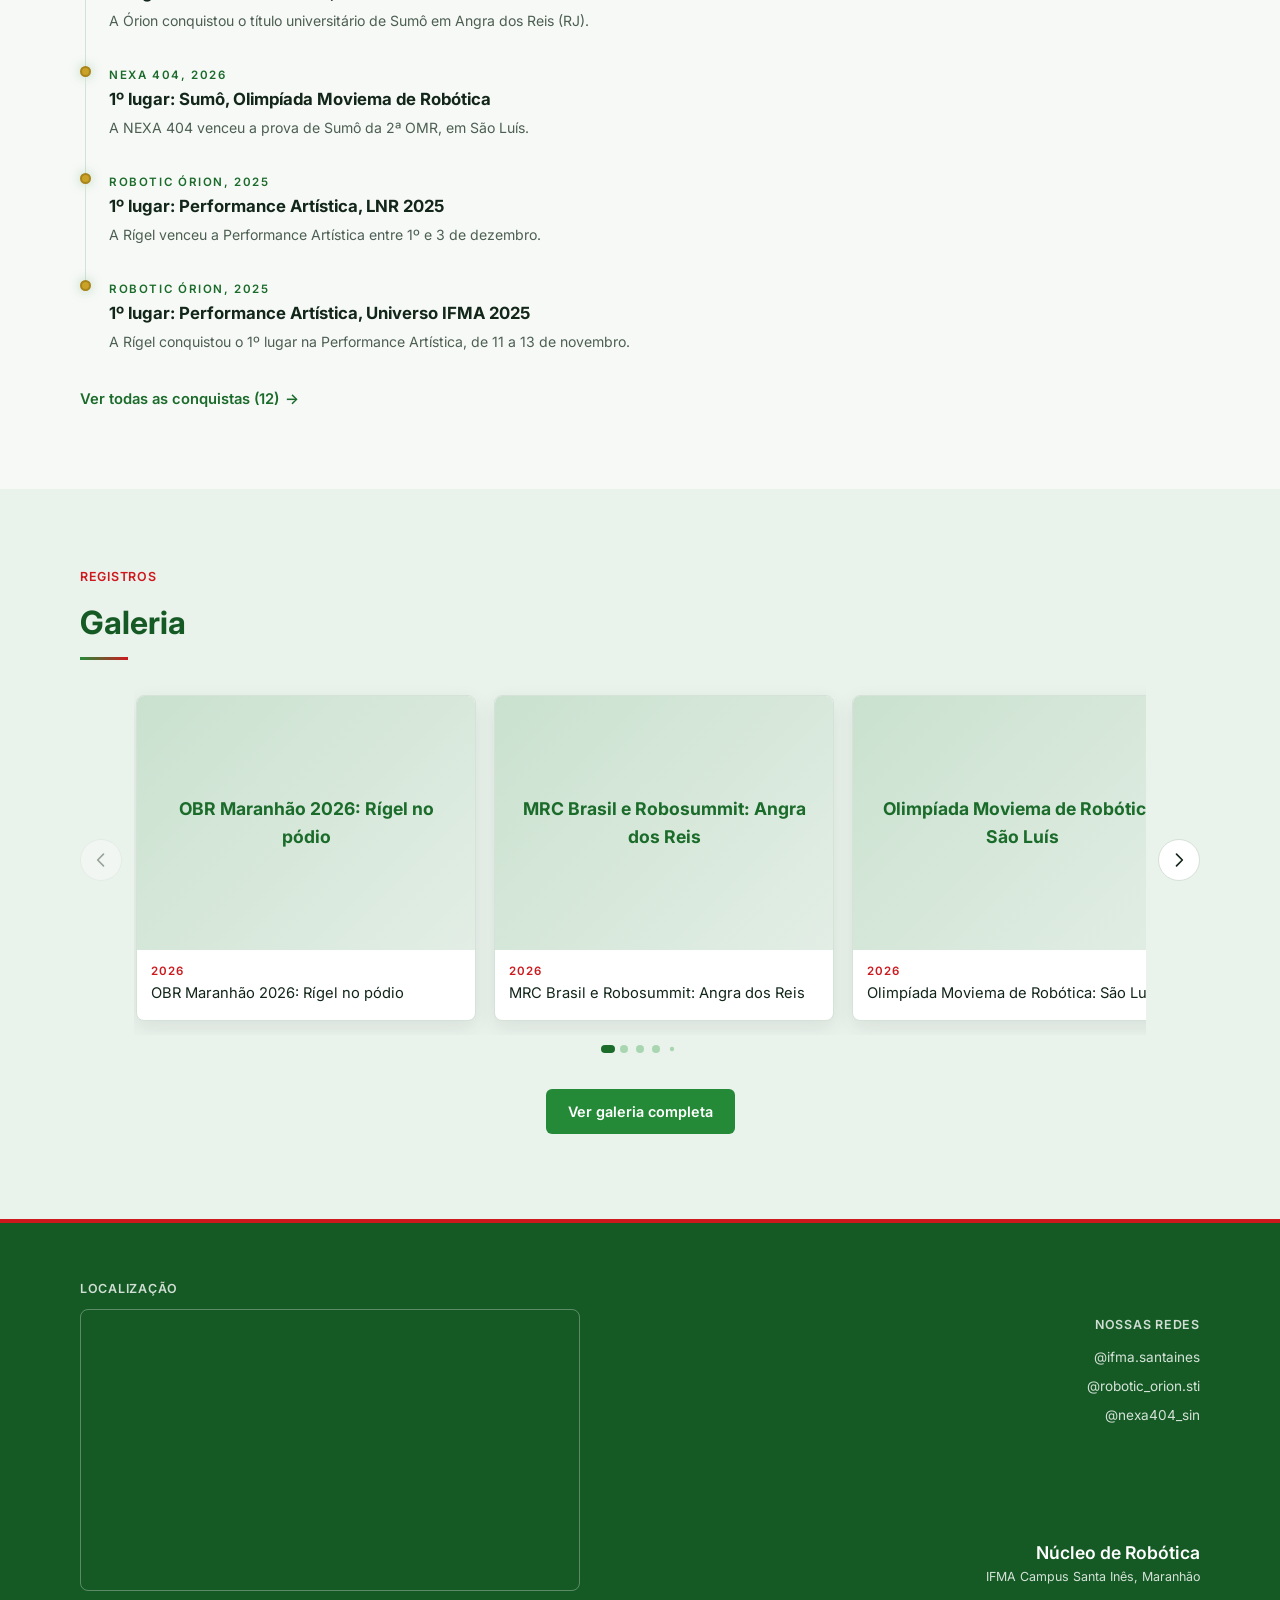
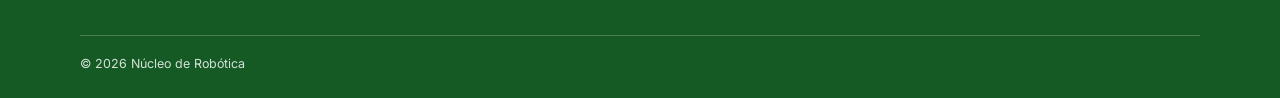
==== commit e031d74e: "projetos de pesquisa, layouts e foto de membro" ====
--- a/index.html
+++ b/index.html
@@ -110,8 +110,18 @@
     </section>
 
 
+    <!-- NOTÍCIAS -->
+    <section id="noticias" class="section section-alt">
+      <div class="wrap">
+        <p class="eyebrow">Novidades</p>
+        <h2>Notícias do núcleo</h2>
+        <div data-list="news"></div>
+      </div>
+    </section>
+
+
     <!-- EQUIPES -->
-    <section id="equipes" class="section section-alt eq-section">
+    <section id="equipes" class="section eq-section">
       <div class="wrap">
         <p class="eyebrow">Equipes</p>
         <h2>Órion e NEXA 404</h2>
@@ -122,7 +132,7 @@
 
 
     <!-- INTEGRANTES -->
-    <section id="integrantes" class="section">
+    <section id="integrantes" class="section section-alt">
       <div class="wrap">
         <p class="eyebrow">Pessoas</p>
         <h2>Quem constrói os projetos</h2>
@@ -133,7 +143,7 @@
 
 
     <!-- PROJETOS -->
-    <section id="projetos" class="section section-alt">
+    <section id="projetos" class="section">
       <div class="wrap">
         <p class="eyebrow">O que construímos</p>
         <h2>Projetos</h2>
@@ -143,7 +153,7 @@
 
 
     <!-- COMPETIÇÕES -->
-    <section id="competicoes" class="section">
+    <section id="competicoes" class="section section-alt">
       <div class="wrap">
         <p class="eyebrow">Desafios</p>
         <h2>Competições e modalidades</h2>
@@ -154,22 +164,12 @@
 
 
     <!-- CONQUISTAS -->
-    <section id="conquistas" class="section section-alt">
+    <section id="conquistas" class="section">
       <div class="wrap">
         <p class="eyebrow">Resultados</p>
         <h2>Conquistas</h2>
 
         <div data-list="achievements"></div>
-      </div>
-    </section>
-
-
-    <!-- NOTÍCIAS -->
-    <section id="noticias" class="section">
-      <div class="wrap">
-        <p class="eyebrow">Novidades</p>
-        <h2>Notícias do núcleo</h2>
-        <div data-list="news"></div>
       </div>
     </section>
 
--- a/styles/home.css
+++ b/styles/home.css
@@ -222,15 +222,32 @@
 /* ---------- cabeçalho das páginas internas ---------- */
 
 .page-head {
+  position: relative;
+  isolation: isolate;
+  overflow: hidden;
   padding: 40px 0 28px;
-  background: var(--bg-2);
+  background: linear-gradient(110deg, var(--bg-2), var(--bg));
   border-bottom: 1px solid var(--line);
+}
+
+.page-head::after {
+  position: absolute;
+  z-index: 0;
+  inset: 0 0 0 auto;
+  width: min(30vw, 360px);
+  background: radial-gradient(circle, rgba(var(--accent-rgb), .18) 1px, transparent 1.5px) 0 0 / 16px 16px;
+  content: '';
+  opacity: .55;
+  mask-image: linear-gradient(90deg, transparent, #000 75%);
+  pointer-events: none;
 }
 
 .page-head h1 {
   color: var(--ifma-green-dark);
   font-size: clamp(1.8rem, 4vw, 2.4rem);
 }
+
+.page-head > .wrap { position: relative; z-index: 1; }
 
 /* ---------- seções e títulos com filete vermelho ---------- */
 
@@ -265,7 +282,6 @@
 }
 
 .comp-card:hover,
-.cp-card:hover,
 .mem-card:hover,
 .area-card:hover,
 .chips li:hover {
@@ -273,8 +289,6 @@
   box-shadow: none;
   border-color: var(--ifma-green);
 }
-
-.cp-card:hover .cp-media img { transform: none; }
 
 .comp-card::before { height: 3px; background: var(--accent-soft); }
 
--- a/styles/secoes.css
+++ b/styles/secoes.css
@@ -42,6 +42,9 @@
   overflow: hidden;
   background: var(--bg-2);
 }
+
+/* Mantém a capa do carro alinhada às demais sem cortar câmera ou rodas. */
+.proj-media-carro-autonomo { background: var(--bg-2); }
 
 .news-media img,
 .proj-media img {
@@ -410,7 +413,8 @@
 
 /* Página dedicada de projeto */
 .project-hero { position: relative; overflow: hidden; padding: clamp(64px, 10vw, 126px) 0 36px; color: #fff; background: radial-gradient(ellipse at 82% 18%, rgba(111, 197, 120, .27), transparent 38%), linear-gradient(130deg, #104923 0%, #17642d 55%, #0e3820 100%); }
-.project-hero::after { content: ''; position: absolute; width: 330px; height: 330px; right: max(4vw, calc((100vw - 1120px)/2)); top: 18%; border: 1px solid rgba(255,255,255,.12); border-radius: 50%; box-shadow: 0 0 0 34px rgba(255,255,255,.035), 0 0 0 70px rgba(255,255,255,.025); pointer-events: none; }
+.project-hero::before { position: absolute; z-index: 0; inset: 0; background: linear-gradient(rgba(255,255,255,.045) 1px, transparent 1px) 0 0 / 40px 40px, linear-gradient(90deg, rgba(255,255,255,.045) 1px, transparent 1px) 0 0 / 40px 40px; content: ''; opacity: .52; mask-image: linear-gradient(90deg, transparent 18%, #000 82%); pointer-events: none; }
+.project-hero::after { content: ''; position: absolute; width: 330px; height: 330px; right: max(4vw, calc((100vw - 1120px)/2)); top: 18%; border: 1px solid rgba(255,255,255,.1); border-radius: 50%; box-shadow: 0 0 0 42px rgba(255,255,255,.022); pointer-events: none; }
 .project-hero-inner { position: relative; z-index: 1; }
 .project-back { display: inline-block; margin-bottom: 38px; color: rgba(255,255,255,.85); font-size: .9rem; }
 .project-kicker { display: block; margin-bottom: 12px; color: #BDE8C3; font-size: .8rem; font-weight: 700; letter-spacing: .15em; text-transform: uppercase; }
@@ -429,9 +433,9 @@
 .project-detail-media { position: relative; display: grid; min-height: 220px; max-height: 560px; aspect-ratio: 4 / 3; place-items: center; overflow: hidden; margin: 28px 0; border: 1px solid var(--line); border-radius: var(--r); background: var(--bg-2); box-shadow: 0 24px 55px rgba(20,60,30,.12); color: var(--accent-2); font: 700 1.5rem 'Rajdhani', sans-serif; }
 .project-detail-media img { width: 100%; height: 100%; max-height: 560px; object-fit: cover; }
 .project-art-placeholder { isolation: isolate; background: radial-gradient(circle at 75% 20%, rgba(37,138,56,.15), transparent 30%), linear-gradient(145deg, #F2F7F2, #DDEBE0); }
-.project-art-mark { position: absolute; width: 190px; height: 190px; border: 1px solid rgba(31,122,51,.28); border-radius: 38px; transform: rotate(45deg); }
-.project-art-mark::before, .project-art-mark::after { content: ''; position: absolute; inset: 20px; border: 1px solid rgba(31,122,51,.26); border-radius: 28px; }
-.project-art-mark::after { inset: 48px; border-radius: 18px; }
+.project-art-mark { position: absolute; width: 190px; height: 150px; border: 1px solid rgba(31,122,51,.2); border-radius: 54% 46% 58% 42% / 46% 52% 48% 54%; transform: rotate(-12deg); }
+.project-art-mark::before, .project-art-mark::after { content: ''; position: absolute; inset: 12px -14px; border: 1px solid rgba(31,122,51,.13); border-radius: 50%; }
+.project-art-mark::after { inset: 24px 18px; border-color: rgba(31,122,51,.1); }
 .project-art-placeholder figcaption { position: absolute; z-index: 1; bottom: 24px; left: 24px; max-width: 80%; padding: 10px 16px; border: 1px solid rgba(255,255,255,.7); border-radius: 6px; background: rgba(255,255,255,.88); font: 700 1.15rem 'Rajdhani', sans-serif; }
 .project-detail-copy .eyebrow { margin-bottom: 18px; }
 .project-detail-copy p { font-size: 1.03rem; line-height: 1.85; }
@@ -446,7 +450,7 @@
 .project-related-card strong { color: var(--ink); font: 700 1.25rem 'Rajdhani', sans-serif; }
 .project-related-card span { color: var(--muted); font-size: .9rem; }
 .project-related-card i { margin-top: auto; color: var(--accent-2); font-size: .85rem; font-style: normal; font-weight: 700; }
-@media (max-width: 760px) { .project-layout { grid-template-columns: 1fr; } .project-hero::after { width: 190px; height: 190px; right: -80px; top: 25%; } }
+@media (max-width: 760px) { .project-layout { grid-template-columns: 1fr; } .project-hero::before { opacity: .38; mask-image: linear-gradient(90deg, transparent, #000); } .project-hero::after { width: 190px; height: 190px; right: -90px; top: 24%; box-shadow: 0 0 0 26px rgba(255,255,255,.02); } }
 
 @media (max-width: 600px) {
   .news-grid, .proj-grid { --base: 1; --gap: 14px; }
@@ -464,7 +468,7 @@
   .project-scroll { margin-top: 28px; }
   .project-story { padding-block: 42px; }
   .project-detail-media { min-height: 0; aspect-ratio: 4 / 3; border-radius: 10px; }
-  .project-art-mark { width: 140px; height: 140px; border-radius: 28px; }
+  .project-art-mark { width: 140px; height: 110px; }
   .project-art-placeholder figcaption { bottom: 14px; left: 14px; padding: 8px 12px; font-size: 1rem; }
   .project-detail-copy p { font-size: .96rem; line-height: 1.7; }
   .project-related { grid-template-columns: 1fr; gap: 12px; }
--- a/styles/polish.css
+++ b/styles/polish.css
@@ -44,22 +44,20 @@
   overflow: hidden;
   padding: clamp(44px, 7vw, 76px) 0 38px;
   background:
-    radial-gradient(ellipse at 86% 18%, rgba(var(--accent-rgb), .13), transparent 32%),
+    radial-gradient(ellipse at 88% 22%, rgba(var(--accent-rgb), .09), transparent 34%),
     linear-gradient(130deg, var(--bg-2), var(--bg));
-  border-bottom: 3px solid var(--accent-soft);
+  border-bottom: 1px solid var(--line);
 }
 
 .page-head::after {
   position: absolute;
-  z-index: -1;
-  top: -95px;
-  right: max(5vw, calc((100vw - 1120px) / 2));
-  width: 220px;
-  height: 220px;
-  border: 1px solid rgba(var(--accent-rgb), .18);
-  border-radius: 50%;
-  box-shadow: 0 0 0 26px rgba(var(--accent-rgb), .035), 0 0 0 52px rgba(var(--accent-rgb), .025);
+  z-index: 0;
+  inset: 0 0 0 auto;
+  width: min(32vw, 360px);
+  background: radial-gradient(circle, rgba(var(--accent-rgb), .19) 1px, transparent 1.6px) 0 0 / 20px 20px;
   content: '';
+  opacity: .5;
+  mask-image: linear-gradient(90deg, transparent, #000 72%);
   pointer-events: none;
 }
 
@@ -71,6 +69,9 @@
 
 /* Seções: títulos mais definidos; o sublinhado segue a paleta ativa. */
 .section { padding-block: clamp(54px, 7vw, 78px); }
+.section#competicoes { position: relative; isolation: isolate; }
+.section#competicoes::before { position: absolute; z-index: 0; top: 18%; right: max(6vw, calc((100vw - 1120px) / 2)); width: 176px; height: 176px; border: 1px solid rgba(var(--accent-rgb), .11); border-radius: 46% 54% 58% 42% / 52% 43% 57% 48%; box-shadow: 0 0 0 14px rgba(var(--accent-rgb), .02), 0 0 0 30px rgba(var(--accent-rgb), .014); transform: rotate(16deg); content: ''; pointer-events: none; }
+.section#competicoes > .wrap { position: relative; z-index: 1; }
 .section h2 { position: relative; margin-bottom: 25px; padding-bottom: 12px; font-size: clamp(1.6rem, 3vw, 2rem); }
 .section h2::after {
   position: absolute;
@@ -167,7 +168,8 @@
 @media (max-width: 700px) {
   body:not([data-team]):not([data-context-team]) .hero::after { right: -100px; opacity: .65; }
   .page-head { padding: 40px 0 30px; }
-  .page-head::after { top: -130px; right: -145px; width: 190px; height: 190px; }
+  .page-head::after { right: 0; width: 30vw; opacity: .38; mask-image: linear-gradient(90deg, transparent 5%, #000); }
+  .section#competicoes::before { top: auto; right: 8px; bottom: 10px; width: 70px; height: 70px; opacity: .45; box-shadow: 0 0 0 8px rgba(var(--accent-rgb), .018); }
   .section { padding-block: 48px; }
   .section h2 { margin-bottom: 20px; }
 }
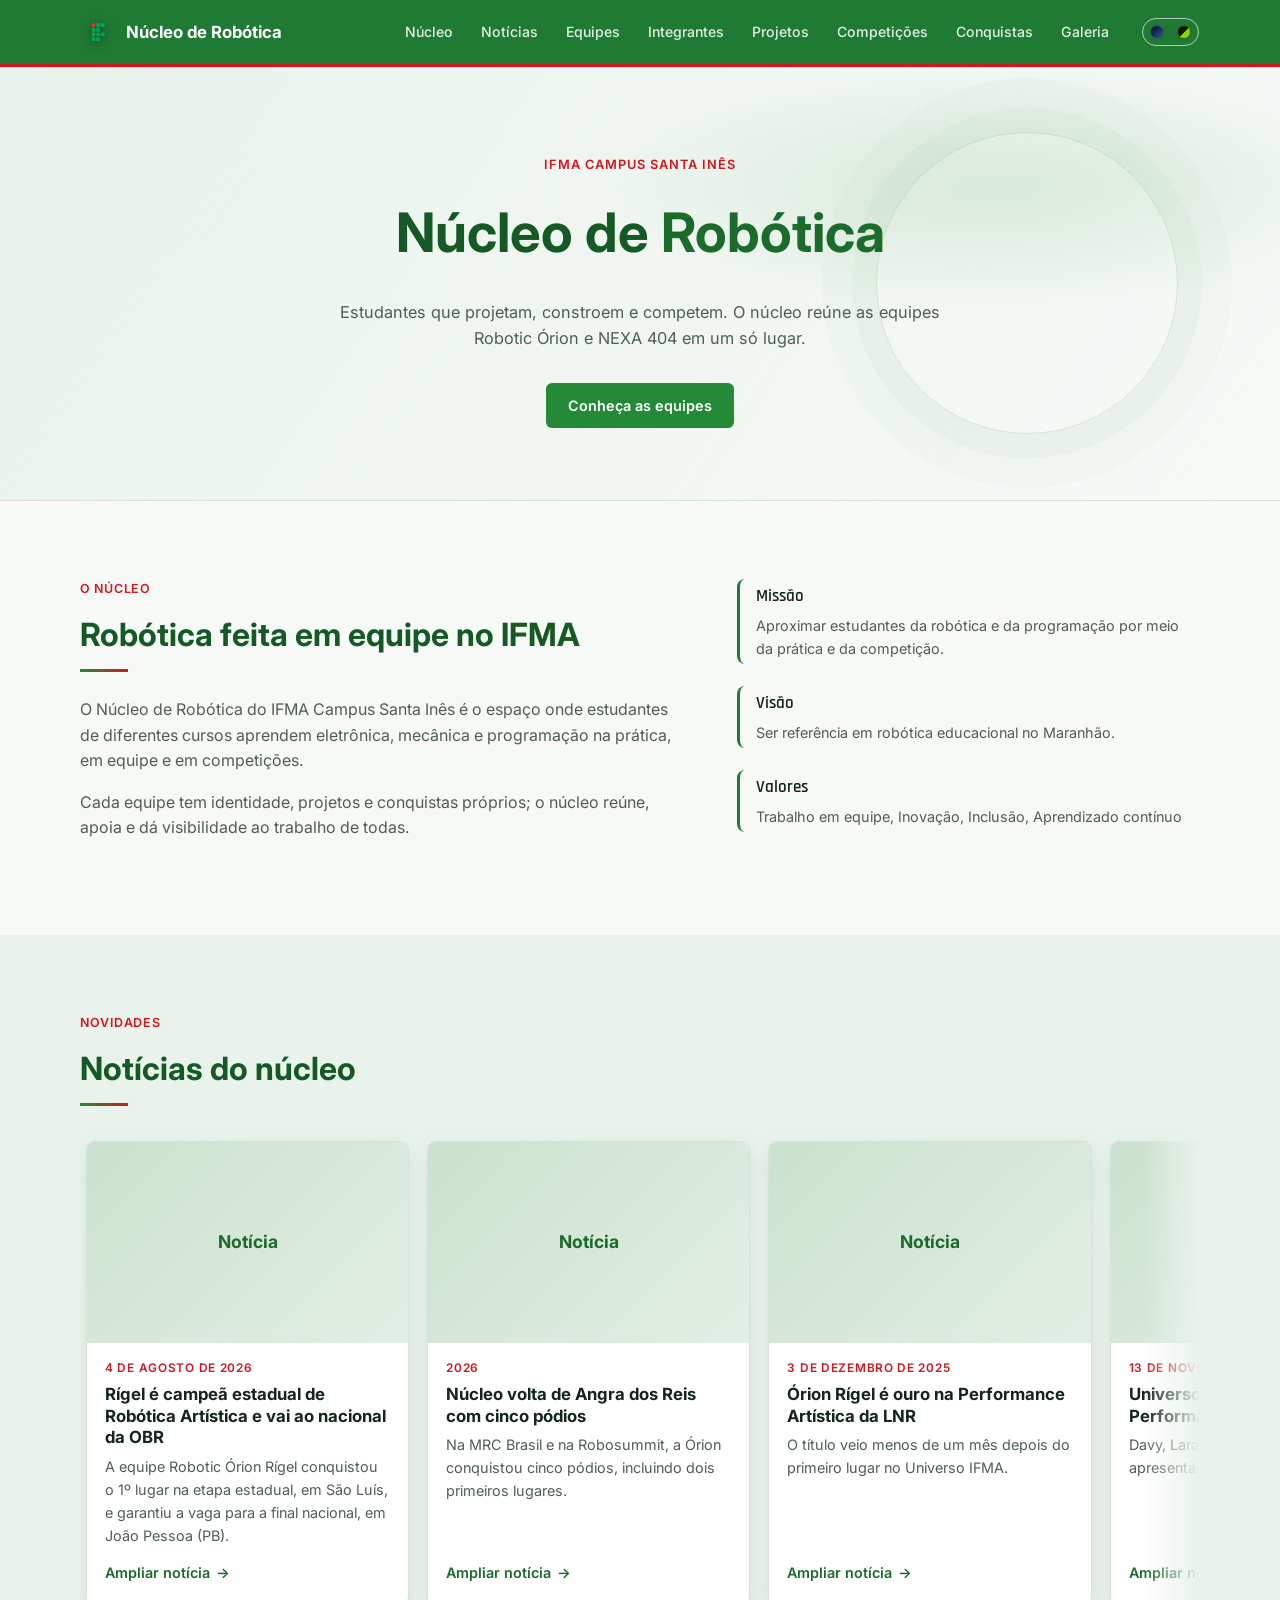
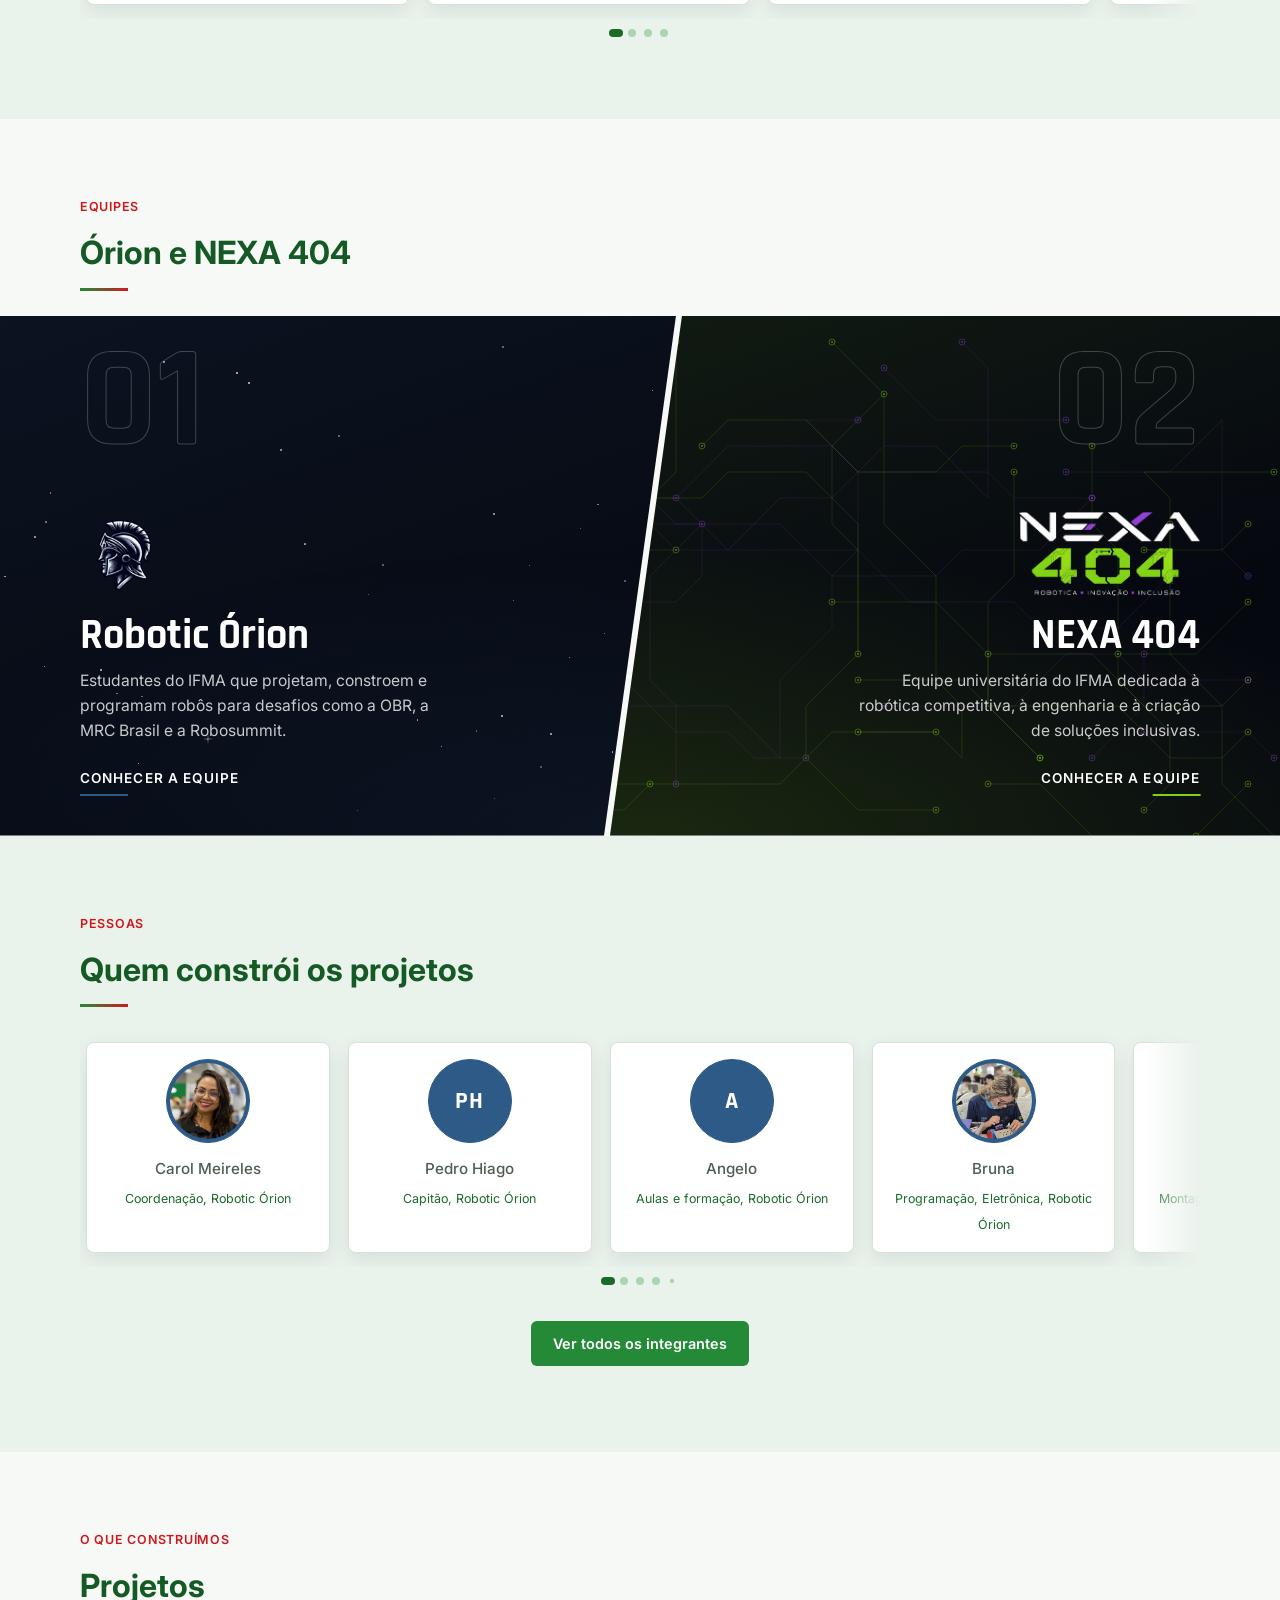
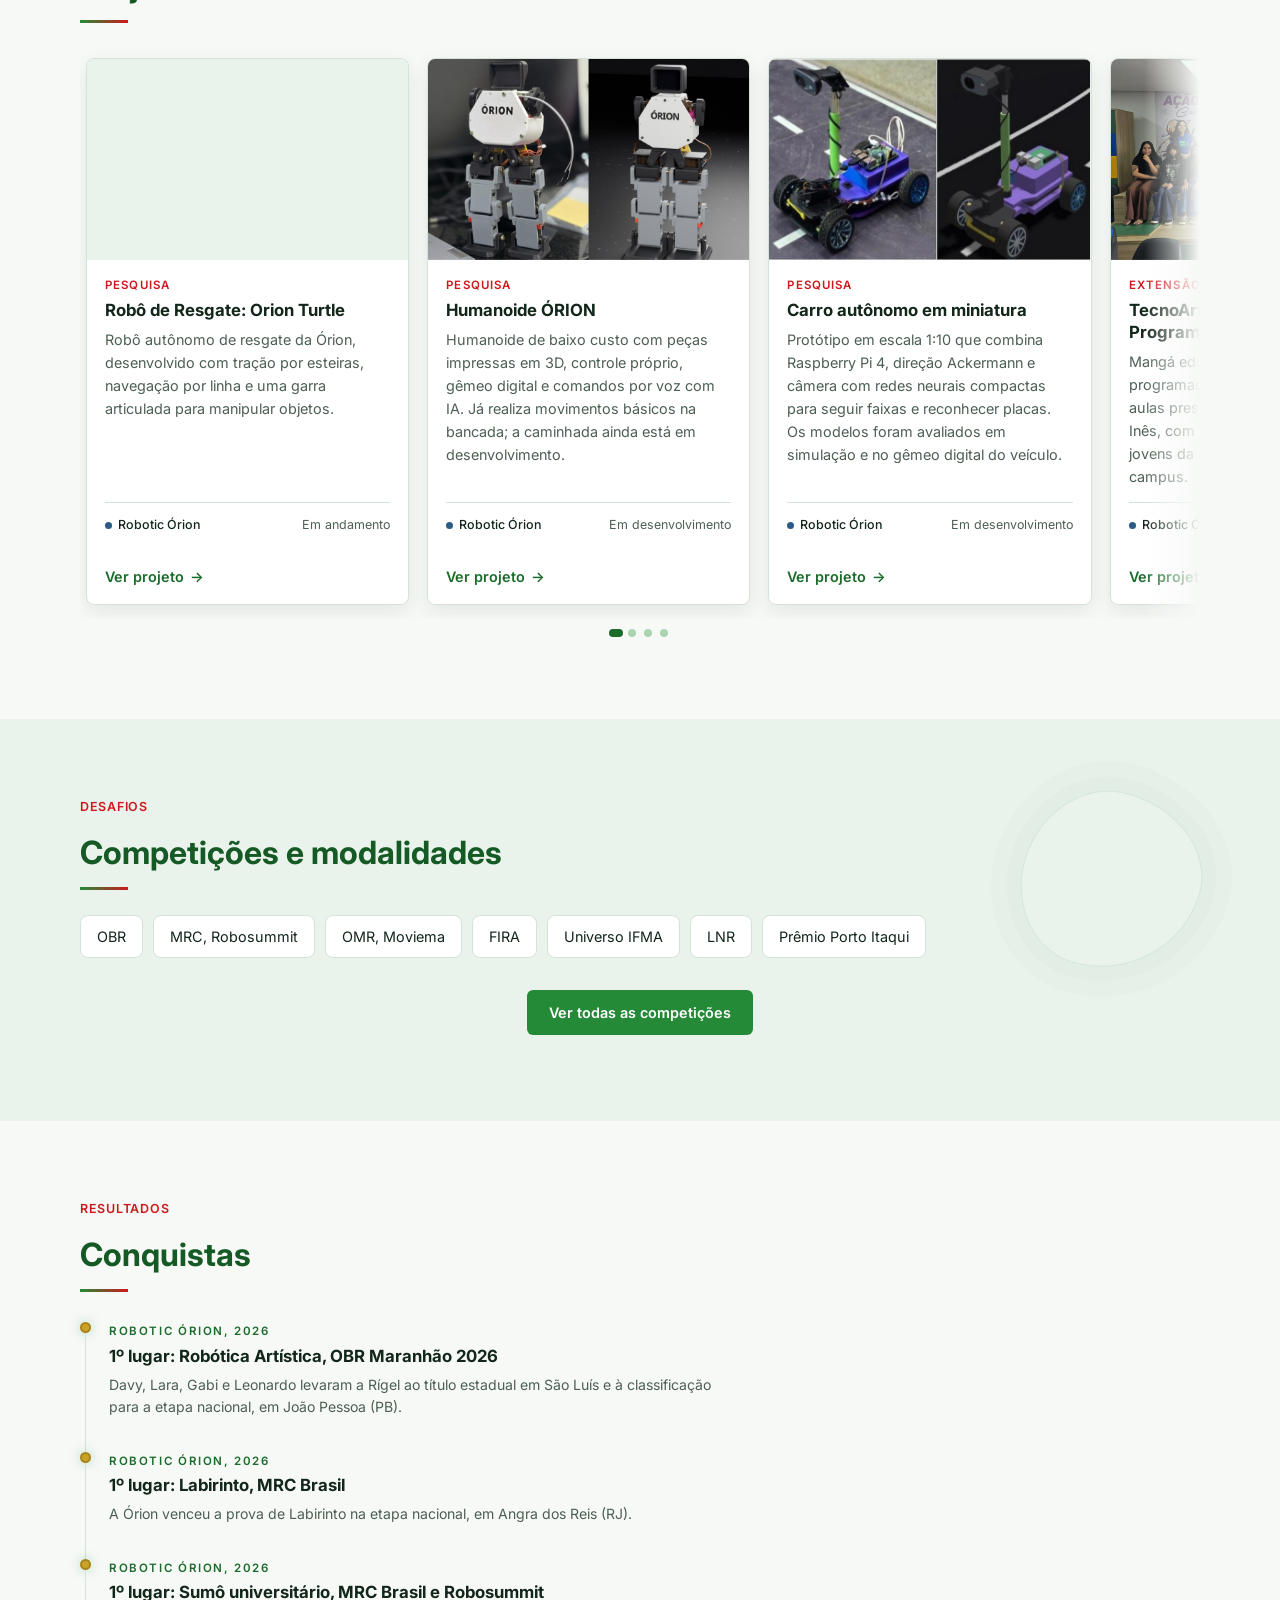
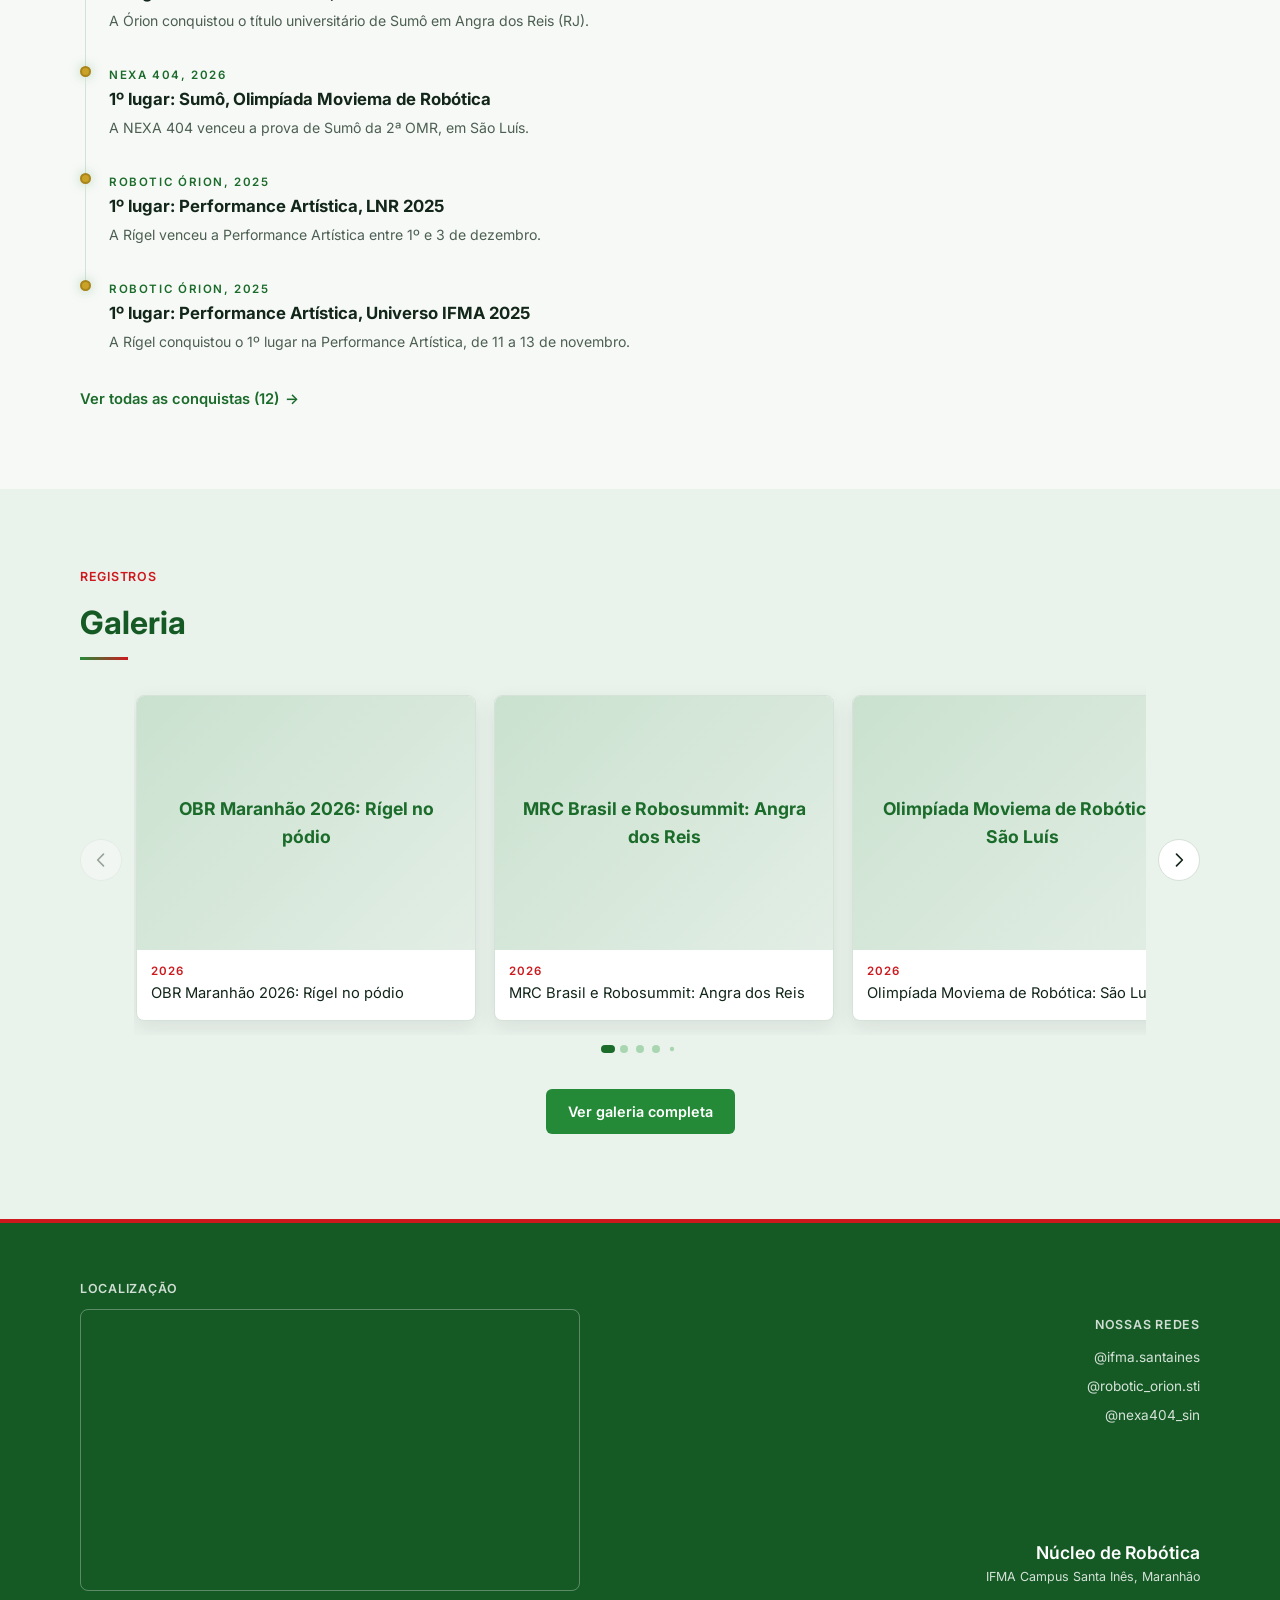
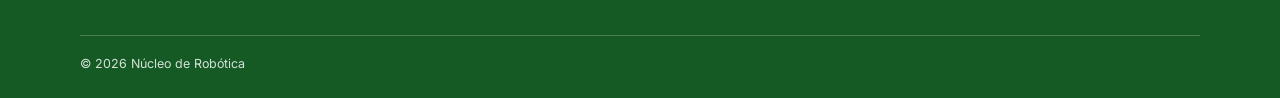
==== commit b46ca194: "ajuste no header" ====
--- a/index.html
+++ b/index.html
@@ -32,12 +32,12 @@
 
       <nav class="main-nav" id="main-nav" aria-label="Navegação principal">
         <a href="#nucleo">Núcleo</a>
+        <a href="#noticias">Notícias</a>
         <a href="#equipes">Equipes</a>
         <a href="#integrantes">Integrantes</a>
         <a href="#projetos">Projetos</a>
         <a href="#competicoes">Competições</a>
         <a href="#conquistas">Conquistas</a>
-        <a href="#noticias">Notícias</a>
         <a href="#galeria">Galeria</a>
       </nav>
 
